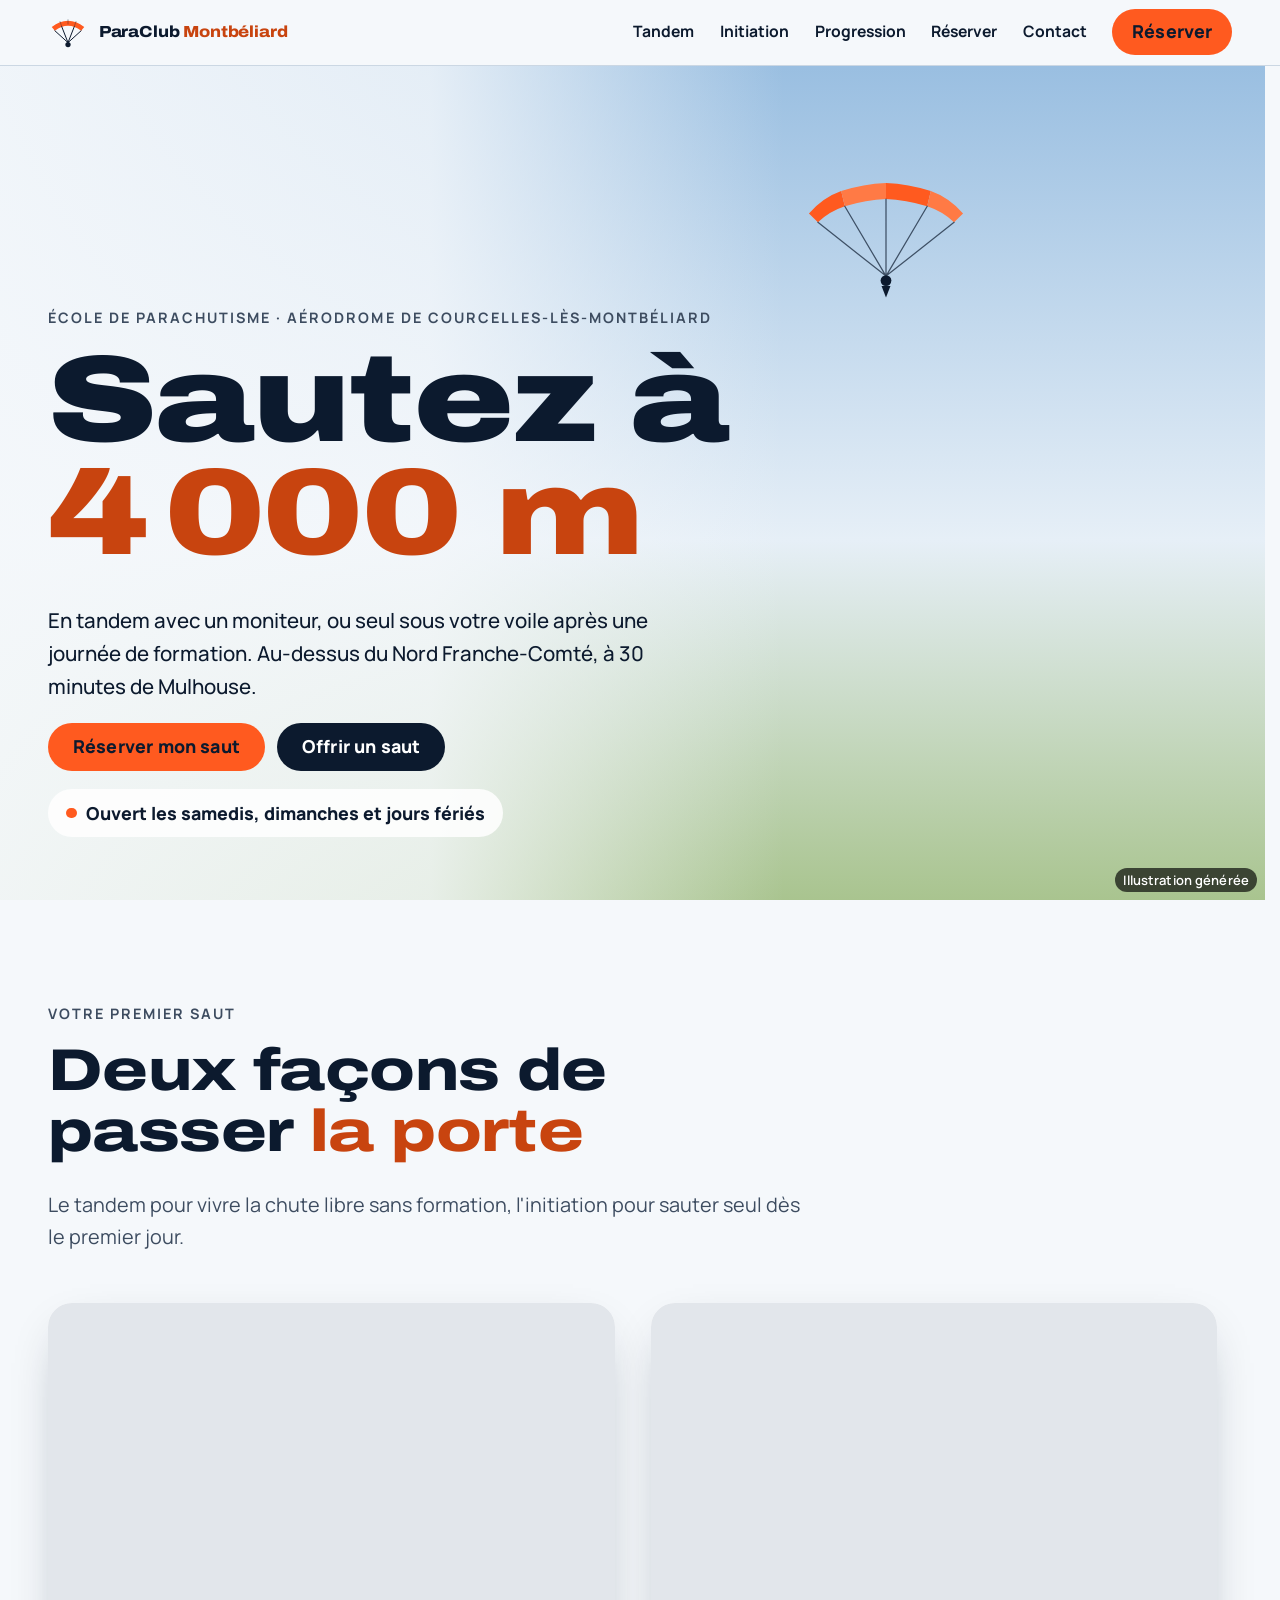
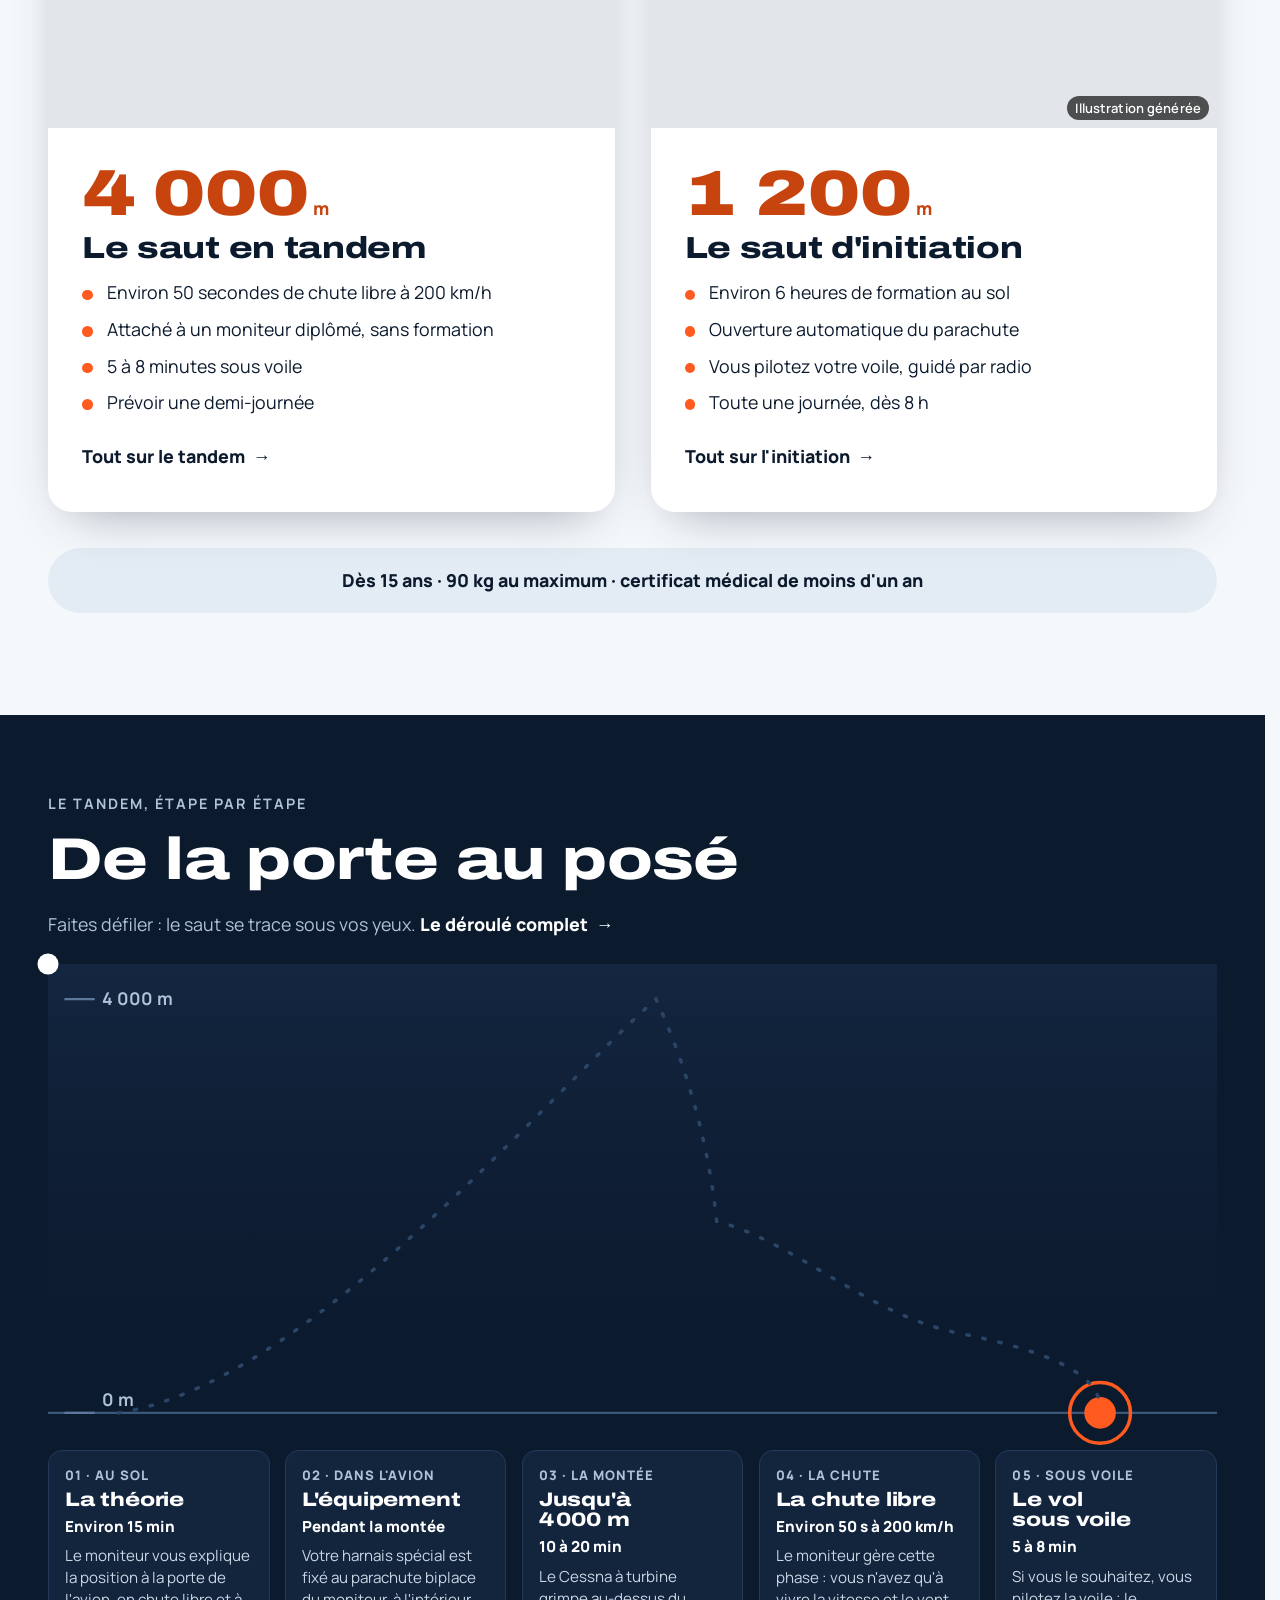
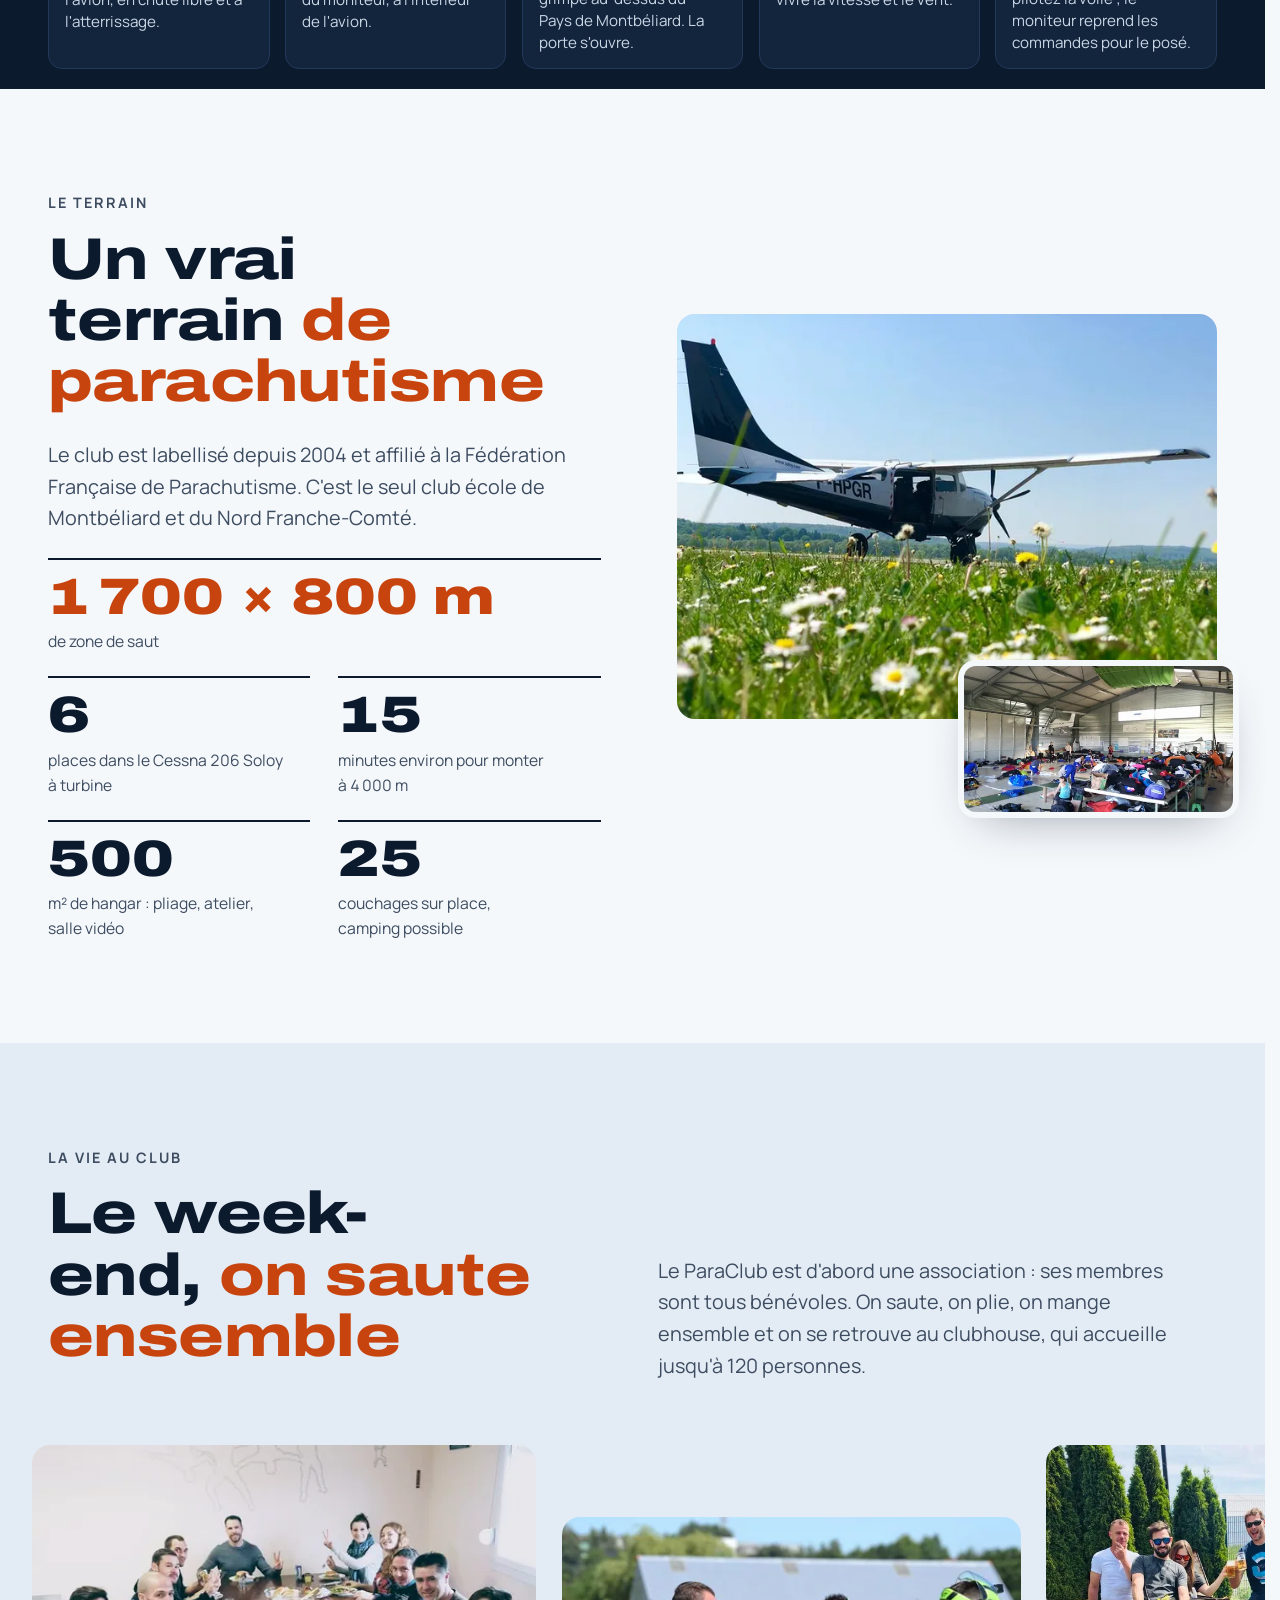
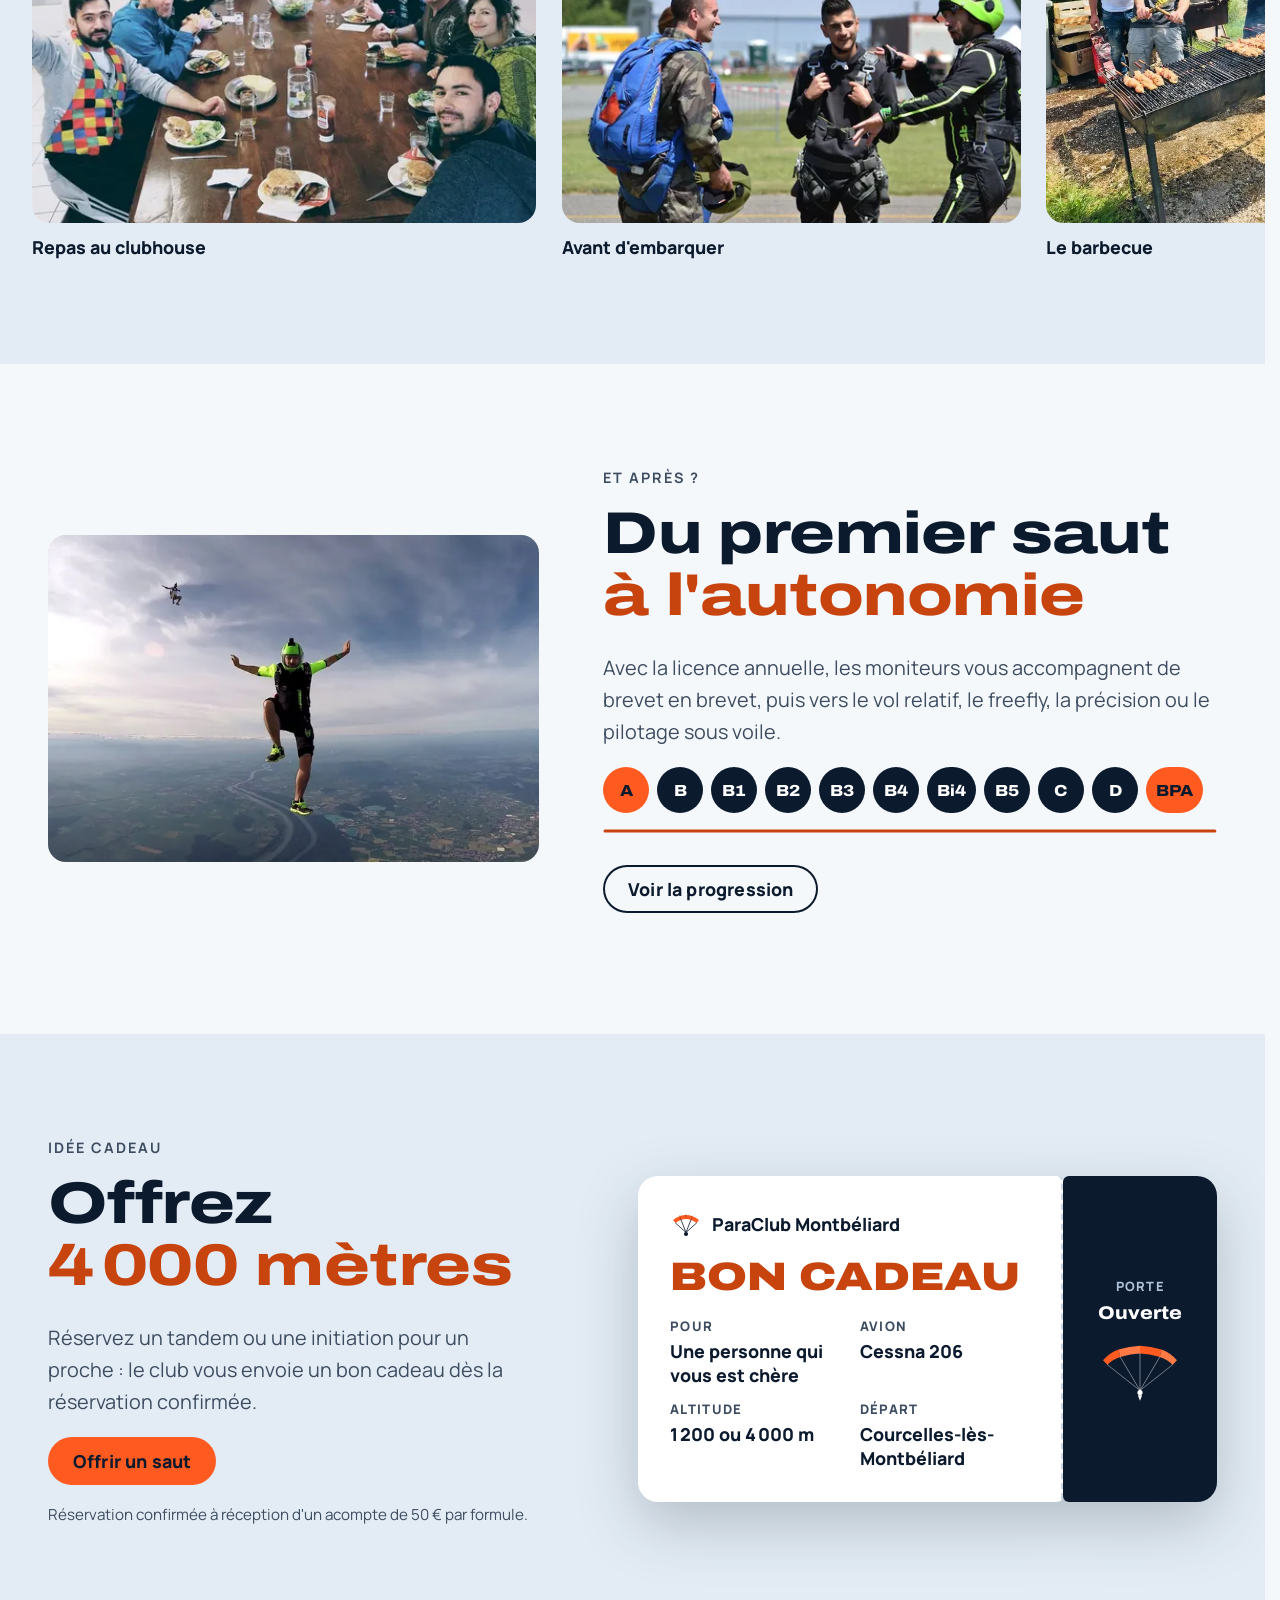
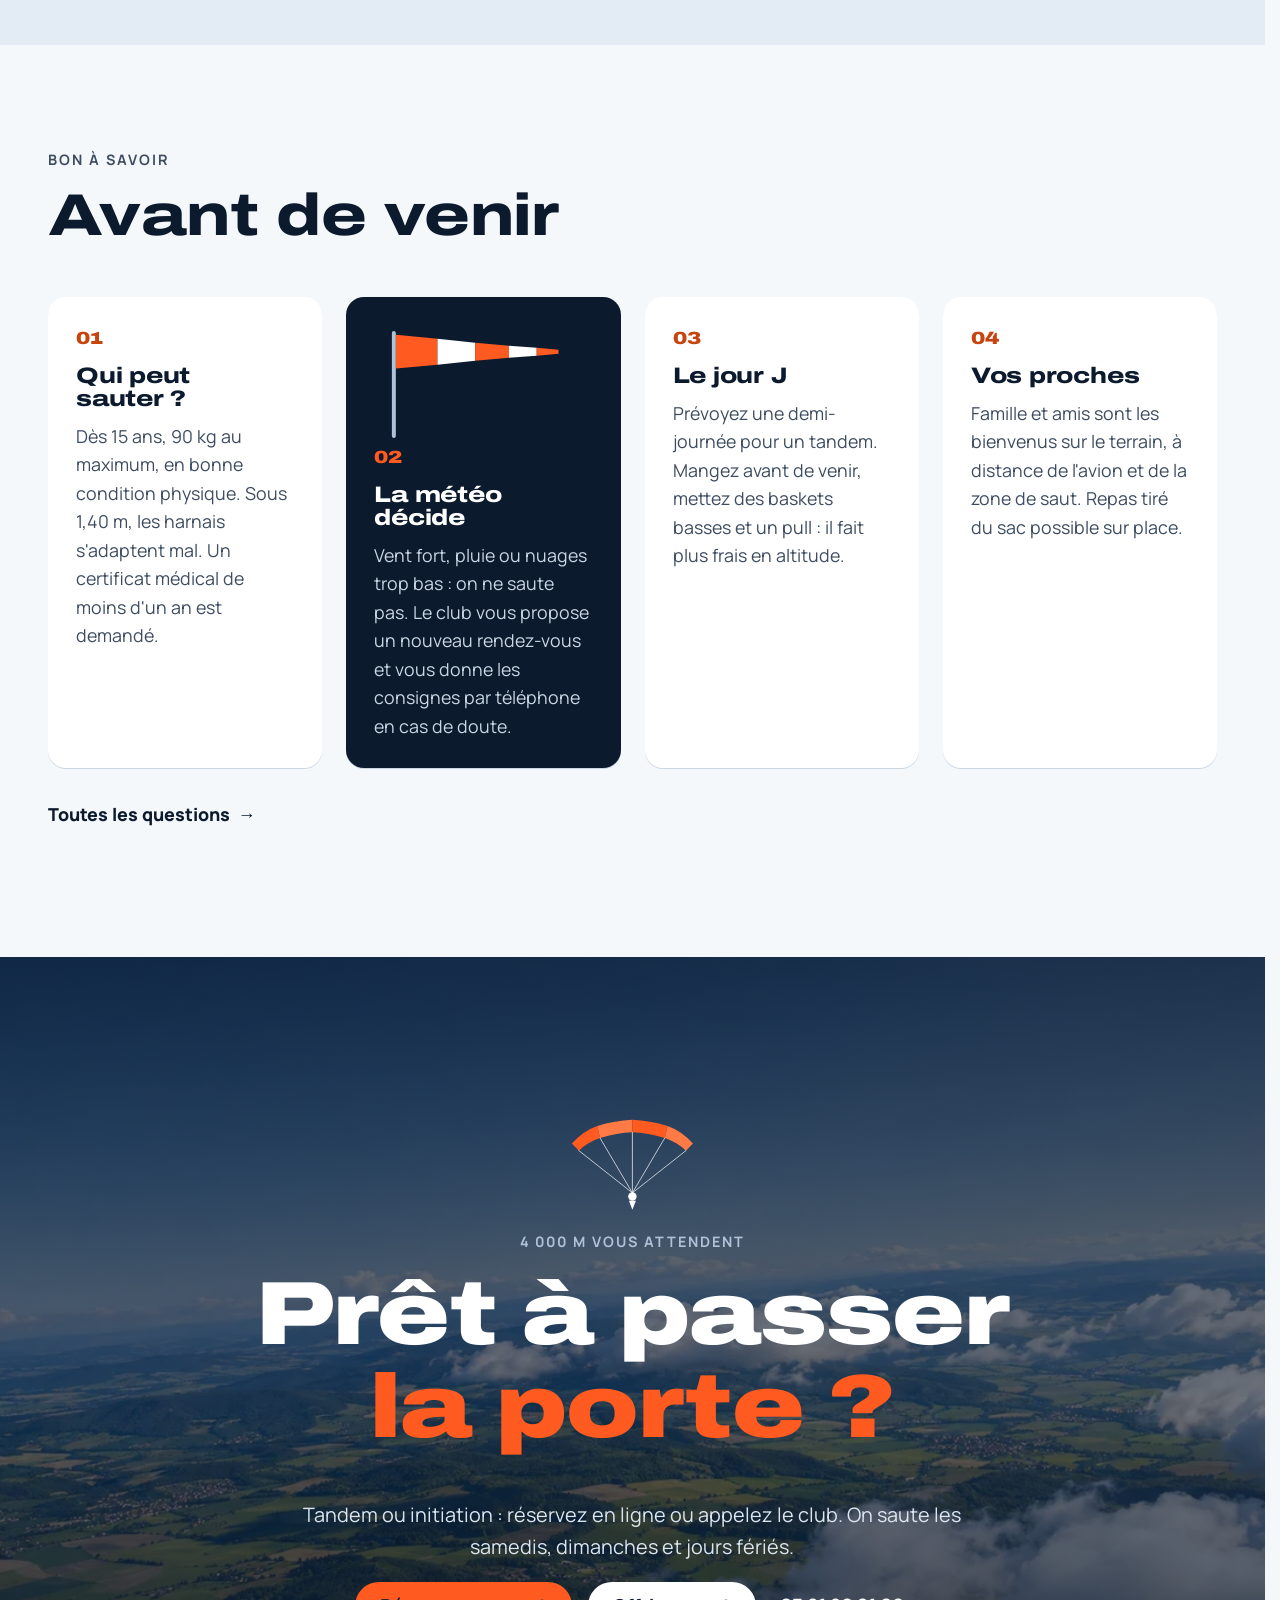
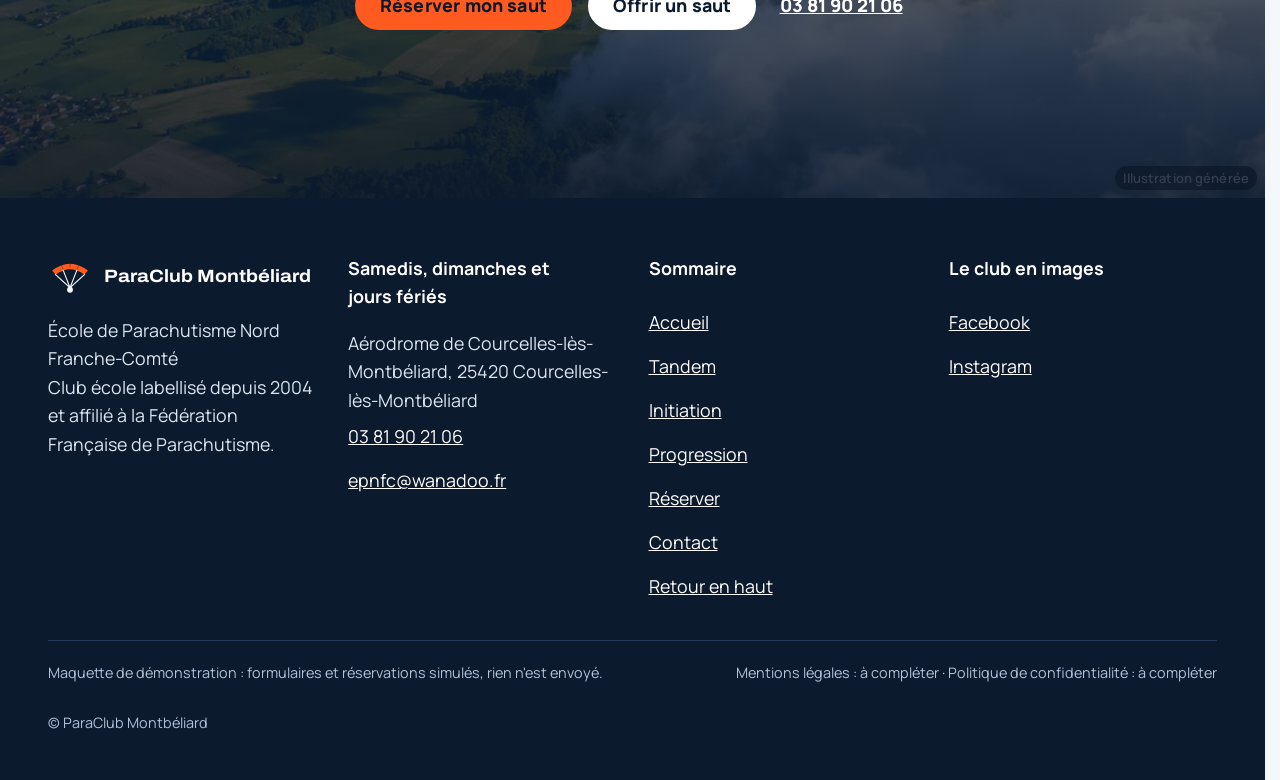
==== index.html @ e62bb8cc "Maquette v1" ====
<!doctype html>
<html lang="fr" data-v="1" data-curseur>
<head>
<meta charset="utf-8">
<meta name="viewport" content="width=device-width, initial-scale=1, viewport-fit=cover">
<title>ParaClub Montbéliard : saut en parachute en tandem et initiation</title>
<meta name="description" content="École de parachutisme labellisée depuis 2004 à l&#39;aérodrome de Courcelles-lès-Montbéliard : saut en tandem à 4 000 m, initiation, progression. Ouvert les week-ends et jours fériés.">
<meta name="robots" content="noindex, nofollow">
<link rel="canonical" href="https://epnfc-maquette.vercel.app/">
<style>:root{--fond:#F5F8FB;--texte:#0C1A2E;--voile-fond:#0C1A2E;--ouverture-fond:#0C1A2E;--menu-fond:#0C1A2E}:root { --entete-h: 72px; --barres-h: 0px; } html { background: var(--fond); color: var(--texte); scrollbar-gutter: stable; } body { margin: 0; background: var(--fond); } html.js:not(.secours):not([data-arrivee="retour"]) [data-anime] { opacity: 0; } html.js:not(.secours):not([data-arrivee="retour"]) [data-anime].vu { opacity: 1; } [data-voile] { position: fixed; inset: 0; z-index: 900; background: var(--voile-fond); transform: translateY(100%); visibility: hidden; pointer-events: none; } html[data-arrivee="voile"]:not(.voile-leve):not(.secours) [data-voile] { transform: none; visibility: visible; } html.secours [data-voile] { visibility: hidden !important; } .ouverture-panneau { position: fixed; inset: 0; z-index: 850; display: none; place-content: center; justify-items: center; background: var(--ouverture-fond, var(--voile-fond)); color: var(--fond); text-align: center; } html.js[data-arrivee="intro"]:not(.secours):not(.intro-finie) .ouverture-panneau { display: grid; } html.defilement-bloque, html.defilement-bloque body, html.js[data-arrivee="intro"]:not(.secours):not(.intro-finie), html.js[data-arrivee="intro"]:not(.secours):not(.intro-finie) body, html[data-arrivee="voile"]:not(.voile-leve):not(.secours), html[data-arrivee="voile"]:not(.voile-leve):not(.secours) body { overflow: hidden; } html.js[data-arrivee="intro"]:not(.secours):not(.intro-finie) { background-color: var(--ouverture-fond, var(--voile-fond)); } html[data-arrivee="voile"]:not(.voile-leve):not(.secours) { background-color: var(--voile-fond); }</style>
<script>(function () {
var d = document.documentElement, ss = null, ls = null;
try { ss = window.sessionStorage; ls = window.localStorage; } catch (e) {}
d.classList.add('js');
var nav = performance.getEntriesByType ? performance.getEntriesByType('navigation')[0] : null;
var type = nav ? nav.type : 'navigate';
var depart = null;
try { depart = JSON.parse(ss.getItem('socle:depart') || 'null'); ss.removeItem('socle:depart'); } catch (e) {}
if (depart && !(Date.now() - depart.t < 15000)) depart = null;
var mode = type === 'back_forward' ? 'retour' : type === 'reload' ? 'intro' : depart ? 'voile' : 'intro';
d.setAttribute('data-arrivee', mode);
if (mode === 'voile' && depart.couleur) d.style.setProperty('--voile-fond', depart.couleur);
if (type === 'reload' && 'scrollRestoration' in history) {
history.scrollRestoration = 'manual';
}
try {
var choisie = ls && ls.getItem('socle:langue');
var langue = (d.lang || '').slice(0, 2);
if (choisie && choisie !== langue && type === 'navigate' && !depart) {
var alt = document.querySelector('link[rel="alternate"][hreflang="' + choisie + '"]');
if (alt) location.replace(new URL(alt.href).pathname + location.search + location.hash);
}
} catch (e) {}
setTimeout(function () { if (!d.classList.contains('demarre')) d.classList.add('secours'); }, 2000);
})();</script>
<link rel="preload" href="/assets/fonts/archivo.woff2" as="font" type="font/woff2" crossorigin>
<link rel="stylesheet" href="/assets/css/socle.css?v=1">
<link rel="stylesheet" href="/assets/css/site.css?v=1">
<link rel="modulepreload" href="/assets/js/site.js?v=1">
<link rel="modulepreload" href="/assets/js/socle/index.js?v=1">
<script src="/assets/vendor/gsap.min.js" defer></script>
<script src="/assets/vendor/ScrollTrigger.min.js" defer></script>
<script src="/assets/vendor/SplitText.min.js" defer></script>
<script type="module" src="/assets/js/site.js?v=1"></script>
<meta name="theme-color" content="#0C1A2E">
<link rel="icon" href="/assets/images/favicon.svg" type="image/svg+xml">
<link rel="apple-touch-icon" href="/assets/images/apple-touch-icon.png">
<meta property="og:type" content="website">
<meta property="og:site_name" content="ParaClub Montbéliard">
<meta property="og:locale" content="fr_FR">
<meta property="og:title" content="ParaClub Montbéliard : saut en parachute en tandem et initiation">
<meta property="og:description" content="École de parachutisme labellisée depuis 2004 à l&#39;aérodrome de Courcelles-lès-Montbéliard : saut en tandem à 4 000 m, initiation, progression. Ouvert les week-ends et jours fériés.">
<meta property="og:url" content="https://epnfc-maquette.vercel.app/">
<meta property="og:image" content="https://epnfc-maquette.vercel.app/assets/partage/accueil-fr.jpg">
<meta property="og:image:width" content="1200">
<meta property="og:image:height" content="630">
<meta property="og:image:alt" content="ParaClub Montbéliard : sautez à 4 000 m">
<meta name="twitter:card" content="summary_large_image">
<script type="application/ld+json">{"@context":"https://schema.org","@type":"SportsActivityLocation","name":"ParaClub Montbéliard (École de Parachutisme Nord Franche-Comté)","url":"https://epnfc-maquette.vercel.app/","telephone":"+33381902106","email":"epnfc@wanadoo.fr","address":{"@type":"PostalAddress","streetAddress":"Aérodrome de Courcelles-lès-Montbéliard","postalCode":"25420","addressLocality":"Courcelles-lès-Montbéliard","addressCountry":"FR"},"description":"École de parachutisme labellisée depuis 2004, affiliée à la Fédération Française de Parachutisme : sauts en tandem, initiation, progression.","sameAs":["https://www.facebook.com/parachutismemontbeliard/","https://www.instagram.com/montbeliard_parachutisme/"]}</script>
</head>
<body id="haut">
<div data-voile data-forme="iris" aria-hidden="true"><div class="voile-contenu"><img class="voile-logo" src="/assets/images/logo-clair.svg" alt="" width="72" height="72"><span data-voile-libelle>Accueil</span></div></div>
<div class="ouverture-panneau" data-ouverture aria-hidden="true">
  <img class="ouverture-logo" src="/assets/images/logo-clair.svg" alt="" width="64" height="64" data-ouverture-objet>
  <p class="ouverture-nom">ParaClub <em>Montbéliard</em></p>
  <span class="ouverture-trait"></span>
  <p class="ouverture-ligne">École de parachutisme</p>
</div>
<a class="evitement" href="#contenu">Aller au contenu</a>
<header data-entete>
  <div class="entete-rangee">
    <a class="entete-logo" href="/" data-libelle="Accueil" aria-current="page">
      <img src="/assets/images/logo.svg" alt="" width="40" height="40"><span class="entete-nom">ParaClub <em>Montbéliard</em></span>
    </a>
    <nav data-nav aria-label="Navigation principale">
      <ul><li><a href="/tandem" data-libelle="Tandem">Tandem</a></li><li><a href="/initiation" data-libelle="Initiation">Initiation</a></li><li><a href="/progression" data-libelle="Progression">Progression</a></li><li><a href="/reserver" data-libelle="Réserver">Réserver</a></li><li><a href="/contact" data-libelle="Contact">Contact</a></li></ul>
    </nav>
    <div class="entete-actions">
      <a class="bouton" href="/reserver#reservation" data-libelle="Réserver">Réserver</a>
      <button type="button" data-menu-bouton aria-controls="menu" aria-expanded="false" data-libelle-ouvrir="Menu" data-libelle-fermer="Fermer"><span data-libelle-bouton>Menu</span></button>
      <a class="menu-sansjs" href="#menu" data-menu-lien>Menu</a>
    </div>
  </div>
</header>
<script>/* Avant le premier affichage : rangées de la navigation (même règle que ajusterNav dans assets/js/socle/entete.js)
   et hauteur réelle de l'en-tête, pour que rien ne saute quand le JavaScript du site prend la main. */
(function () {
  var h = document.documentElement, u = document.querySelector('[data-nav] ul'), e = document.querySelector('[data-entete]');
  if (u) {
    var deborde = function () { return u.scrollWidth > u.clientWidth + 1; }, c = deborde();
    if (c && window.matchMedia('(min-width: 900px)').matches) {
      h.classList.add('nav-deux-rangees'); c = deborde();
      if (c) { h.classList.add('nav-deux-lignes'); var a = u.querySelector('a'); c = !a || u.getBoundingClientRect().height > a.getBoundingClientRect().height * 2.5; }
      if (c) h.classList.remove('nav-deux-rangees', 'nav-deux-lignes');
    }
    if (c) h.classList.add('nav-compacte');
  }
  if (e) h.style.setProperty('--entete-h', Math.round(e.getBoundingClientRect().height) + 'px');
})();</script>
<span id="menu-ferme" aria-hidden="true"></span>
<div id="menu" data-menu role="dialog" aria-modal="true" aria-label="Menu">
  <p class="menu-sansjs-fermer"><a href="#menu-ferme">Fermer</a></p>
  <ul><li style="--i:0"><a href="/" class="menu-lien" data-libelle="Accueil" aria-current="page">Accueil</a></li><li style="--i:1"><a href="/tandem" class="menu-lien" data-libelle="Tandem">Tandem</a></li><li style="--i:2"><a href="/initiation" class="menu-lien" data-libelle="Initiation">Initiation</a></li><li style="--i:3"><a href="/progression" class="menu-lien" data-libelle="Progression">Progression</a></li><li style="--i:4"><a href="/reserver" class="menu-lien" data-libelle="Réserver">Réserver</a></li><li style="--i:5"><a href="/contact" class="menu-lien" data-libelle="Contact">Contact</a></li></ul>
  <p><a class="bouton" href="tel:+33381902106">Appeler 03 81 90 21 06</a></p>
</div>
<main id="contenu" tabindex="-1">
<section class="hero" id="debut">
  <div class="hero-fond">
    <figure class="media hero-media" data-grok data-fx="parallaxe" data-fx-force="8" style="--cadrage:60% 55%">
  <picture><source media="(max-width: 760px) and (orientation: portrait)" srcset="/assets/images/grok/accueil-ouverture-mobile-640.webp 640w, /assets/images/grok/accueil-ouverture-mobile-1080.webp 1080w" sizes="100vw">
    <img src="/assets/images/grok/accueil-ouverture-1280.webp" srcset="/assets/images/grok/accueil-ouverture-640.webp 640w, /assets/images/grok/accueil-ouverture-1280.webp 1280w, /assets/images/grok/accueil-ouverture-1920.webp 1920w" sizes="100vw" alt="La campagne et les nuages vus depuis 4 000 mètres d&#39;altitude" width="1280" height="720" fetchpriority="high" loading="eager" decoding="async">
  </picture><figcaption class="mention-ia">Illustration générée</figcaption>
</figure>
  </div>
  <div class="hero-porte" aria-hidden="true" data-effet="porte"><span class="hero-porte-trou"></span></div>
  <svg class="voile-svg hero-voile" viewBox="0 0 200 150" aria-hidden="true" focusable="false" data-iris-centre data-effet="voile">
  <g class="voile-caissons">
    <path class="voile-caisson" d="M14 52 Q30 34 50 27 L54 44 Q36 50 24 62 Z"/>
    <path class="voile-caisson voile-caisson--b" d="M50 27 Q75 19 100 18 L100 36 Q78 37 54 44 Z"/>
    <path class="voile-caisson" d="M100 18 Q125 19 150 27 L146 44 Q122 37 100 36 Z"/>
    <path class="voile-caisson voile-caisson--b" d="M150 27 Q170 34 186 52 L176 62 Q164 50 146 44 Z"/>
  </g>
  <g class="voile-suspentes" fill="none" stroke-width="1.4" stroke-linecap="round">
    <path d="M24 62 L100 122 M54 44 L100 122 M100 36 L100 122 M146 44 L100 122 M176 62 L100 122"/>
  </g>
  <g class="voile-pilote"><circle cx="100" cy="127" r="6"/><path d="M95 133 L100 146 L105 133 Z"/></g>
</svg>
  <div class="hero-texte conteneur">
    <p class="surtitre hero-surtitre masque-ecran-tres-bas" data-anime="gsap">École de parachutisme · Aérodrome de Courcelles-lès-Montbéliard</p>
    <h1 class="hero-titre" data-anime="gsap" data-grille="typo"><span class="hero-mot">Sautez</span> <span class="hero-mot">à</span><br><span class="hero-mot hero-mot--accent">4 000 m</span></h1>
    <p class="hero-intro masque-ecran-bas" data-anime="gsap">En tandem avec un moniteur, ou seul sous votre voile après une journée de formation. Au-dessus du Nord Franche-Comté, à 30 minutes de Mulhouse.</p>
    <p class="hero-actions" data-anime="gsap">
      <a href="/reserver#reservation" class="bouton" data-libelle="Réserver" data-action-principale>Réserver mon saut</a>
      <a href="/reserver?formule=cadeau#reservation" class="bouton bouton--clair" data-libelle="Réserver">Offrir un saut</a>
    </p>
    <p class="hero-info" data-info-cle data-anime="gsap"><span class="pastille" aria-hidden="true"></span>Ouvert les samedis, dimanches et jours fériés</p>
  </div>
</section>
<section class="deux" id="premier-saut">
  <div class="conteneur">
    <div class="tete-section">
      <p class="surtitre" data-anime>Votre premier saut</p>
      <h2 class="titre-section" data-anime="lignes">Deux façons de passer <em>la porte</em></h2>
      <p class="chapeau" data-anime>Le tandem pour vivre la chute libre sans formation, l&#39;initiation pour sauter seul dès le premier jour.</p>
    </div>
    <div class="deux-cartes" data-anime="cascade">
      <article class="carte-saut">
        <figure class="media carte-saut-media" data-fx="zoom" style="--cadrage:50% 40%">
  <picture>
    <img src="/assets/images/carte-tandem-784.webp" srcset="/assets/images/carte-tandem-480.webp 480w, /assets/images/carte-tandem-640.webp 640w, /assets/images/carte-tandem-784.webp 784w" sizes="(max-width: 760px) 100vw, 45vw" alt="Un moniteur et son passager en chute libre en tandem, sous un ciel bleu" width="784" height="1176" loading="lazy" decoding="async">
  </picture>
</figure>
        <div class="carte-saut-corps">
          <p class="carte-saut-chiffre"><strong class="chiffre" data-compteur="4000">4 000</strong> m</p>
          <h3>Le saut en tandem</h3>
          <ul class="puces"><li>Environ 50 secondes de chute libre à 200 km/h</li><li>Attaché à un moniteur diplômé, sans formation</li><li>5 à 8 minutes sous voile</li><li>Prévoir une demi-journée</li></ul>
          <a href="/tandem" class="lien-fleche" data-libelle="Tandem">Tout sur le tandem</a>
        </div>
      </article>
      <article class="carte-saut">
        <figure class="media carte-saut-media" data-grok data-fx="zoom" style="--cadrage:50% 35%">
  <picture>
    <img src="/assets/images/grok/carte-initiation-784.webp" srcset="/assets/images/grok/carte-initiation-480.webp 480w, /assets/images/grok/carte-initiation-640.webp 640w, /assets/images/grok/carte-initiation-784.webp 784w" sizes="(max-width: 760px) 100vw, 45vw" alt="Un élève parachutiste sous sa voile d&#39;école, vu d&#39;en dessous" width="784" height="1176" loading="lazy" decoding="async">
  </picture><figcaption class="mention-ia">Illustration générée</figcaption>
</figure>
        <div class="carte-saut-corps">
          <p class="carte-saut-chiffre"><strong class="chiffre" data-compteur="1200">1 200</strong> m</p>
          <h3>Le saut d&#39;initiation</h3>
          <ul class="puces"><li>Environ 6 heures de formation au sol</li><li>Ouverture automatique du parachute</li><li>Vous pilotez votre voile, guidé par radio</li><li>Toute une journée, dès 8 h</li></ul>
          <a href="/initiation" class="lien-fleche" data-libelle="Initiation">Tout sur l&#39;initiation</a>
        </div>
      </article>
    </div>
    <p class="bandeau-conditions" data-anime>Dès 15 ans · 90 kg au maximum · certificat médical de moins d&#39;un an</p>
  </div>
</section>
<section class="deroule" id="deroule" data-scene>
  <div class="deroule-collant" data-collant>
    <div class="conteneur deroule-tete">
      <p class="surtitre surtitre--clair" data-anime>Le tandem, étape par étape</p>
      <h2 class="titre-section" data-anime="lignes">De la porte au posé</h2>
      <p class="deroule-aide masque-ecran-bas" data-anime>Faites défiler : le saut se trace sous vos yeux. <a href="/tandem#deroule" class="lien-fleche lien-fleche--clair" data-libelle="Tandem">Le déroulé complet</a></p>
    </div>
    <div class="conteneur deroule-scene">
      <svg class="trajectoire" viewBox="0 0 1000 400" preserveAspectRatio="xMidYMid meet" data-effet="trajectoire" aria-hidden="true" focusable="false">
        <defs><linearGradient id="traj-ciel" x1="0" y1="0" x2="0" y2="1"><stop offset="0" stop-color="#1b3354"/><stop offset="1" stop-color="#0c1a2e" stop-opacity="0"/></linearGradient></defs>
        <rect x="0" y="0" width="1000" height="400" fill="url(#traj-ciel)" opacity=".5"/>
        <path class="traj-sol" d="M0 384 H1000"/>
        <g class="traj-reperes"><path d="M14 30 H40 M14 384 H40"/><text x="46" y="35">4 000 m</text><text x="46" y="378">0 m</text></g>
        <g class="traj-cible"><circle cx="900" cy="384" r="26"/><circle cx="900" cy="384" r="12"/></g>
        <path class="traj-fond" d="M60 384 C 220 360, 420 120, 520 30 C 548 90, 566 160, 572 220 C 640 238, 700 300, 780 316 C 860 332, 900 352, 900 380"/>
        <path class="traj-trace" pathLength="1" d="M60 384 C 220 360, 420 120, 520 30 C 548 90, 566 160, 572 220 C 640 238, 700 300, 780 316 C 860 332, 900 352, 900 380"/>
        <g class="traj-mobile"><circle class="traj-point" r="9"/><g class="traj-mini-voile"><path d="M-22 -26 Q0 -40 22 -26 L18 -20 Q0 -31 -18 -20 Z"/><path class="traj-mini-suspentes" d="M-18 -20 L0 -4 L18 -20"/></g></g>
      </svg>
      <ol class="deroule-etapes"><li class="etape" style="--i:0" data-etape="0">
        <p class="etape-num">01 · Au sol</p>
        <h3 class="etape-titre">La théorie</h3>
        <p class="etape-duree">Environ 15 min</p>
        <p class="etape-texte masque-ecran-bas">Le moniteur vous explique la position à la porte de l&#39;avion, en chute libre et à l&#39;atterrissage.</p>
      </li><li class="etape" style="--i:1" data-etape="1">
        <p class="etape-num">02 · Dans l&#39;avion</p>
        <h3 class="etape-titre">L&#39;équipement</h3>
        <p class="etape-duree">Pendant la montée</p>
        <p class="etape-texte masque-ecran-bas">Votre harnais spécial est fixé au parachute biplace du moniteur, à l&#39;intérieur de l&#39;avion.</p>
      </li><li class="etape" style="--i:2" data-etape="2">
        <p class="etape-num">03 · La montée</p>
        <h3 class="etape-titre">Jusqu&#39;à 4 000 m</h3>
        <p class="etape-duree">10 à 20 min</p>
        <p class="etape-texte masque-ecran-bas">Le Cessna à turbine grimpe au-dessus du Pays de Montbéliard. La porte s&#39;ouvre.</p>
      </li><li class="etape" style="--i:3" data-etape="3">
        <p class="etape-num">04 · La chute</p>
        <h3 class="etape-titre">La chute libre</h3>
        <p class="etape-duree">Environ 50 s à 200 km/h</p>
        <p class="etape-texte masque-ecran-bas">Le moniteur gère cette phase : vous n&#39;avez qu&#39;à vivre la vitesse et le vent.</p>
      </li><li class="etape" style="--i:4" data-etape="4">
        <p class="etape-num">05 · Sous voile</p>
        <h3 class="etape-titre">Le vol sous voile</h3>
        <p class="etape-duree">5 à 8 min</p>
        <p class="etape-texte masque-ecran-bas">Si vous le souhaitez, vous pilotez la voile ; le moniteur reprend les commandes pour le posé.</p>
      </li></ol>
    </div>
  </div>
</section>
<section class="terrain" id="terrain">
  <div class="conteneur terrain-grille">
    <div class="terrain-texte">
      <p class="surtitre" data-anime>Le terrain</p>
      <h2 class="titre-section" data-anime="lignes">Un vrai terrain <em>de parachutisme</em></h2>
      <p class="chapeau" data-anime>Le club est labellisé depuis 2004 et affilié à la Fédération Française de Parachutisme. C&#39;est le seul club école de Montbéliard et du Nord Franche-Comté.</p>
      <ul class="chiffres terrain-chiffres" data-anime="cascade">
        <li class="terrain-chiffre--large"><strong class="chiffre">1 700 × 800 m</strong><span>de zone de saut</span></li>
        <li><strong class="chiffre" data-compteur="6">6</strong><span>places dans le Cessna 206 Soloy à turbine</span></li>
        <li><strong class="chiffre" data-compteur="15">15</strong><span>minutes environ pour monter à 4 000 m</span></li>
        <li><strong class="chiffre" data-compteur="500">500</strong><span>m² de hangar : pliage, atelier, salle vidéo</span></li>
        <li><strong class="chiffre" data-compteur="25">25</strong><span>couchages sur place, camping possible</span></li>
      </ul>
    </div>
    <div class="terrain-photos">
      <figure class="media terrain-avion" data-anime="rideau" style="--cadrage:40% 55%">
  <picture>
    <img src="/assets/images/terrain-avion-960.webp" srcset="/assets/images/terrain-avion-480.webp 480w, /assets/images/terrain-avion-640.webp 640w, /assets/images/terrain-avion-960.webp 960w" sizes="(max-width: 760px) 100vw, 45vw" alt="Le Cessna 206 Soloy du club posé dans l&#39;herbe fleurie de l&#39;aérodrome" width="960" height="720" loading="lazy" decoding="async">
  </picture>
</figure>
      <figure class="media terrain-hangar" data-fx="parallaxe" data-fx-force="10" data-superpose style="--cadrage:50% 50%">
  <picture>
    <img src="/assets/images/terrain-hangar-800.webp" srcset="/assets/images/terrain-hangar-480.webp 480w, /assets/images/terrain-hangar-640.webp 640w, /assets/images/terrain-hangar-800.webp 800w" sizes="(max-width: 760px) 70vw, 25vw" alt="Parachutistes en train de plier leurs voiles dans le hangar" width="800" height="450" loading="lazy" decoding="async">
  </picture>
</figure>
    </div>
  </div>
</section>
<section class="club" id="club">
  <div class="conteneur club-tete">
    <div>
      <p class="surtitre" data-anime>La vie au club</p>
      <h2 class="titre-section" data-anime="lignes">Le week-end, <em>on saute ensemble</em></h2>
    </div>
    <p class="chapeau" data-anime>Le ParaClub est d&#39;abord une association : ses membres sont tous bénévoles. On saute, on plie, on mange ensemble et on se retrouve au clubhouse, qui accueille jusqu&#39;à 120 personnes.</p>
  </div>
  <div class="club-rangee" data-galerie tabindex="0" role="region" aria-label="Photos de la vie au club, à faire défiler">
    <ul class="club-piste" data-effet="rangee"><li class="club-photo" style="--ratio:4 / 3">
      <figure class="media club-media" style="--cadrage:50% 50%">
  <picture>
    <img src="/assets/images/club-table-960.webp" srcset="/assets/images/club-table-480.webp 480w, /assets/images/club-table-640.webp 640w, /assets/images/club-table-960.webp 960w" sizes="(max-width: 760px) 78vw, 30vw" alt="Repas entre membres du club autour d&#39;une grande table au clubhouse" width="960" height="720" loading="lazy" decoding="async">
  </picture>
</figure>
      <p class="club-legende">Repas au clubhouse</p>
    </li><li class="club-photo" style="--ratio:3 / 2">
      <figure class="media club-media" style="--cadrage:50% 50%">
  <picture>
    <img src="/assets/images/club-equipes-960.webp" srcset="/assets/images/club-equipes-480.webp 480w, /assets/images/club-equipes-640.webp 640w, /assets/images/club-equipes-960.webp 960w" sizes="(max-width: 760px) 78vw, 30vw" alt="Trois parachutistes équipés discutent avant d&#39;embarquer" width="960" height="640" loading="lazy" decoding="async">
  </picture>
</figure>
      <p class="club-legende">Avant d&#39;embarquer</p>
    </li><li class="club-photo" style="--ratio:3 / 4">
      <figure class="media club-media" style="--cadrage:50% 50%">
  <picture>
    <img src="/assets/images/club-barbecue-960.webp" srcset="/assets/images/club-barbecue-480.webp 480w, /assets/images/club-barbecue-640.webp 640w, /assets/images/club-barbecue-960.webp 960w" sizes="(max-width: 760px) 78vw, 30vw" alt="Trois membres du club devant le barbecue garni de saucisses" width="960" height="1280" loading="lazy" decoding="async">
  </picture>
</figure>
      <p class="club-legende">Le barbecue</p>
    </li><li class="club-photo" style="--ratio:3 / 2">
      <figure class="media club-media" style="--cadrage:50% 50%">
  <picture>
    <img src="/assets/images/club-vehicule-960.webp" srcset="/assets/images/club-vehicule-480.webp 480w, /assets/images/club-vehicule-640.webp 640w, /assets/images/club-vehicule-960.webp 960w" sizes="(max-width: 760px) 78vw, 30vw" alt="Un véhicule de piste multicolore ramène des parachutistes après leur saut" width="960" height="640" loading="lazy" decoding="async">
  </picture>
</figure>
      <p class="club-legende">Retour en véhicule de piste</p>
    </li><li class="club-photo" style="--ratio:4 / 3">
      <figure class="media club-media" style="--cadrage:50% 50%">
  <picture>
    <img src="/assets/images/club-grill-960.webp" srcset="/assets/images/club-grill-480.webp 480w, /assets/images/club-grill-640.webp 640w, /assets/images/club-grill-960.webp 960w" sizes="(max-width: 760px) 78vw, 30vw" alt="Saucisses sur le grill, l&#39;avion du club au loin sur la piste" width="960" height="720" loading="lazy" decoding="async">
  </picture>
</figure>
      <p class="club-legende">Le Cessna au bout de la piste</p>
    </li><li class="club-photo" style="--ratio:3 / 2">
      <figure class="media club-media" style="--cadrage:50% 50%">
  <picture>
    <img src="/assets/images/club-canape-960.webp" srcset="/assets/images/club-canape-480.webp 480w, /assets/images/club-canape-640.webp 640w, /assets/images/club-canape-960.webp 960w" sizes="(max-width: 760px) 78vw, 30vw" alt="Un parachutiste se repose sur un sac de voile jaune posé dans l&#39;herbe" width="960" height="640" loading="lazy" decoding="async">
  </picture>
</figure>
      <p class="club-legende">Pause sur un sac de voile</p>
    </li><li class="club-photo" style="--ratio:4 / 3">
      <figure class="media club-media" style="--cadrage:50% 50%">
  <picture>
    <img src="/assets/images/club-amis-960.webp" srcset="/assets/images/club-amis-480.webp 480w, /assets/images/club-amis-640.webp 640w, /assets/images/club-amis-960.webp 960w" sizes="(max-width: 760px) 78vw, 30vw" alt="Quatre membres du club, bières à la main, au clubhouse" width="960" height="720" loading="lazy" decoding="async">
  </picture>
</figure>
      <p class="club-legende">Au bar du clubhouse</p>
    </li><li class="club-photo" style="--ratio:4 / 3">
      <figure class="media club-media" style="--cadrage:50% 50%">
  <picture>
    <img src="/assets/images/club-soiree-960.webp" srcset="/assets/images/club-soiree-480.webp 480w, /assets/images/club-soiree-640.webp 640w, /assets/images/club-soiree-960.webp 960w" sizes="(max-width: 760px) 78vw, 30vw" alt="Soirée animée dans la grande salle du clubhouse" width="960" height="720" loading="lazy" decoding="async">
  </picture>
</figure>
      <p class="club-legende">Soirée au club</p>
    </li></ul>
  </div>
  <p class="conteneur glisser-aide" aria-hidden="true">Faites glisser →</p>
</section>
<section class="progresser" id="progresser">
  <div class="conteneur progresser-grille">
    <figure class="media progresser-media" data-fx="zoom" style="--cadrage:52% 40%">
  <picture>
    <img src="/assets/images/accueil-freefly-960.webp" srcset="/assets/images/accueil-freefly-480.webp 480w, /assets/images/accueil-freefly-640.webp 640w, /assets/images/accueil-freefly-960.webp 960w" sizes="(max-width: 760px) 100vw, 40vw" alt="Un parachutiste en freefly, debout dans le ciel au-dessus des nuages" width="960" height="640" loading="lazy" decoding="async">
  </picture>
</figure>
    <div class="progresser-texte">
      <p class="surtitre" data-anime>Et après ?</p>
      <h2 class="titre-section" data-anime="lignes">Du premier saut <em>à l&#39;autonomie</em></h2>
      <p class="chapeau" data-anime>Avec la licence annuelle, les moniteurs vous accompagnent de brevet en brevet, puis vers le vol relatif, le freefly, la précision ou le pilotage sous voile.</p>
      <div class="frise">
        <ol class="frise-brevets" data-anime="cascade"><li>A</li><li>B</li><li>B1</li><li>B2</li><li>B3</li><li>B4</li><li>Bi4</li><li>B5</li><li>C</li><li>D</li><li>BPA</li></ol>
        <svg class="frise-trait" viewBox="0 0 600 12" preserveAspectRatio="none" aria-hidden="true" data-fx="trace"><path d="M2 6 H598" fill="none" stroke="currentColor" stroke-width="3" stroke-linecap="round"/></svg>
      </div>
      <p data-anime><a href="/progression" class="bouton bouton--contour" data-libelle="Progression">Voir la progression</a></p>
    </div>
  </div>
</section>
<section class="offrir" id="offrir">
  <div class="conteneur offrir-grille">
    <div class="offrir-texte">
      <p class="surtitre" data-anime>Idée cadeau</p>
      <h2 class="titre-section" data-anime="lignes">Offrez <em>4 000 mètres</em></h2>
      <p class="chapeau" data-anime>Réservez un tandem ou une initiation pour un proche : le club vous envoie un bon cadeau dès la réservation confirmée.</p>
      <p data-anime><a href="/reserver?formule=cadeau#reservation" class="bouton" data-libelle="Réserver" data-survol="magnetique">Offrir un saut</a></p>
      <p class="petit" data-anime>Réservation confirmée à réception d&#39;un acompte de 50 € par formule.</p>
    </div>
    <div class="billet" data-effet="bon-cadeau" data-visuel>
      <div class="billet-corps">
        <p class="billet-marque"><img src="/assets/images/logo.svg" alt="" width="32" height="32"> ParaClub Montbéliard</p>
        <p class="billet-titre">Bon cadeau</p>
        <dl class="billet-infos">
          <div><dt>Pour</dt><dd>Une personne qui vous est chère</dd></div>
          <div><dt>Avion</dt><dd>Cessna 206</dd></div>
          <div><dt>Altitude</dt><dd>1 200 ou 4 000 m</dd></div>
          <div><dt>Départ</dt><dd>Courcelles-lès-Montbéliard</dd></div>
        </dl>
      </div>
      <div class="billet-talon">
        <p class="billet-porte">Porte</p>
        <p class="billet-porte-valeur">Ouverte</p>
        <svg class="voile-svg billet-voile" viewBox="0 0 200 150" aria-hidden="true" focusable="false">
  <g class="voile-caissons">
    <path class="voile-caisson" d="M14 52 Q30 34 50 27 L54 44 Q36 50 24 62 Z"/>
    <path class="voile-caisson voile-caisson--b" d="M50 27 Q75 19 100 18 L100 36 Q78 37 54 44 Z"/>
    <path class="voile-caisson" d="M100 18 Q125 19 150 27 L146 44 Q122 37 100 36 Z"/>
    <path class="voile-caisson voile-caisson--b" d="M150 27 Q170 34 186 52 L176 62 Q164 50 146 44 Z"/>
  </g>
  <g class="voile-suspentes" fill="none" stroke-width="1.4" stroke-linecap="round">
    <path d="M24 62 L100 122 M54 44 L100 122 M100 36 L100 122 M146 44 L100 122 M176 62 L100 122"/>
  </g>
  <g class="voile-pilote"><circle cx="100" cy="127" r="6"/><path d="M95 133 L100 146 L105 133 Z"/></g>
</svg>
      </div>
    </div>
  </div>
</section>
<section class="pratique" id="pratique">
  <div class="conteneur">
    <div class="tete-section">
      <p class="surtitre" data-anime>Bon à savoir</p>
      <h2 class="titre-section" data-anime="lignes">Avant de venir</h2>
    </div>
    <div class="pratique-grille" data-anime="cascade">
      <article class="pratique-carte"><p class="pratique-num">01</p><h3>Qui peut sauter ?</h3><p>Dès 15 ans, 90 kg au maximum, en bonne condition physique. Sous 1,40 m, les harnais s&#39;adaptent mal. Un certificat médical de moins d&#39;un an est demandé.</p></article>
      <article class="pratique-carte pratique-carte--meteo">
        <svg class="manche" viewBox="0 0 220 120" aria-hidden="true" focusable="false" data-effet="manche-a-air">
          <path class="manche-mat" d="M20 118 V14"/>
          <g class="manche-corps"><path class="manche-seg manche-seg--r" d="M22 16 L64 20 L64 46 L22 50 Z"/><path class="manche-seg" d="M64 20 L102 24 L102 42 L64 46 Z"/><path class="manche-seg manche-seg--r" d="M102 24 L136 27 L136 39 L102 42 Z"/><path class="manche-seg" d="M136 27 L164 29 L164 37 L136 39 Z"/><path class="manche-seg manche-seg--r" d="M164 29 L186 31 L186 35 L164 37 Z"/></g>
        </svg>
        <p class="pratique-num">02</p><h3>La météo décide</h3><p>Vent fort, pluie ou nuages trop bas : on ne saute pas. Le club vous propose un nouveau rendez-vous et vous donne les consignes par téléphone en cas de doute.</p></article>
      <article class="pratique-carte"><p class="pratique-num">03</p><h3>Le jour J</h3><p>Prévoyez une demi-journée pour un tandem. Mangez avant de venir, mettez des baskets basses et un pull : il fait plus frais en altitude.</p></article>
      <article class="pratique-carte"><p class="pratique-num">04</p><h3>Vos proches</h3><p>Famille et amis sont les bienvenus sur le terrain, à distance de l&#39;avion et de la zone de saut. Repas tiré du sac possible sur place.</p></article>
    </div>
    <p class="pratique-lien" data-anime><a href="/reserver#faq" class="lien-fleche" data-libelle="Réserver">Toutes les questions</a></p>
  </div>
</section>
<section class="appel" id="appel">
  <figure class="media appel-fond" data-grok data-fx="parallaxe" data-fx-force="12" style="--cadrage:50% 50%">
  <picture>
    <img src="/assets/images/grok/appel-fond-1280.webp" srcset="/assets/images/grok/appel-fond-640.webp 640w, /assets/images/grok/appel-fond-1280.webp 1280w, /assets/images/grok/appel-fond-1920.webp 1920w" sizes="100vw" alt="" width="1280" height="720" loading="lazy" decoding="async">
  </picture><figcaption class="mention-ia">Illustration générée</figcaption>
</figure>
  <div class="appel-contenu conteneur">
    <svg class="voile-svg appel-voile" viewBox="0 0 200 150" aria-hidden="true" focusable="false" data-effet="voile" data-grille="fil">
  <g class="voile-caissons">
    <path class="voile-caisson" d="M14 52 Q30 34 50 27 L54 44 Q36 50 24 62 Z"/>
    <path class="voile-caisson voile-caisson--b" d="M50 27 Q75 19 100 18 L100 36 Q78 37 54 44 Z"/>
    <path class="voile-caisson" d="M100 18 Q125 19 150 27 L146 44 Q122 37 100 36 Z"/>
    <path class="voile-caisson voile-caisson--b" d="M150 27 Q170 34 186 52 L176 62 Q164 50 146 44 Z"/>
  </g>
  <g class="voile-suspentes" fill="none" stroke-width="1.4" stroke-linecap="round">
    <path d="M24 62 L100 122 M54 44 L100 122 M100 36 L100 122 M146 44 L100 122 M176 62 L100 122"/>
  </g>
  <g class="voile-pilote"><circle cx="100" cy="127" r="6"/><path d="M95 133 L100 146 L105 133 Z"/></g>
</svg>
    <p class="surtitre surtitre--clair" data-anime>4 000 m vous attendent</p>
    <h2 class="appel-titre" data-anime="lignes">Prêt à passer <em>la porte ?</em></h2>
    <p class="appel-texte" data-anime>Tandem ou initiation : réservez en ligne ou appelez le club. On saute les samedis, dimanches et jours fériés.</p>
    <p class="appel-actions" data-anime>
      <a href="/reserver#reservation" class="bouton" data-libelle="Réserver" data-survol="magnetique">Réserver mon saut</a>
      <a href="/reserver?formule=cadeau#reservation" class="bouton bouton--clair" data-libelle="Réserver" data-survol="magnetique">Offrir un saut</a>
      <a class="appel-tel" href="tel:+33381902106">03 81 90 21 06</a>
    </p>
  </div>
</section>
</main>
<footer class="pied" id="pied">
  <div class="conteneur pied-grille">
    <div class="pied-marque">
      <p class="pied-logo"><img src="/assets/images/logo-clair.svg" alt="" width="44" height="44"><strong>ParaClub Montbéliard</strong></p>
      <p>École de Parachutisme Nord Franche-Comté<br>Club école labellisé depuis 2004 et affilié à la Fédération Française de Parachutisme.</p>
    </div>
    <div>
      <p><strong>Samedis, dimanches et jours fériés</strong></p>
      <p>Aérodrome de Courcelles-lès-Montbéliard, 25420 Courcelles-lès-Montbéliard<br><a href="tel:+33381902106">03 81 90 21 06</a><br><a href="mailto:epnfc@wanadoo.fr">epnfc@wanadoo.fr</a></p>
    </div>
    <nav aria-label="Sommaire">
      <p><strong>Sommaire</strong></p>
      <ul><li><a href="/" data-libelle="Accueil" aria-current="page">Accueil</a></li><li><a href="/tandem" data-libelle="Tandem">Tandem</a></li><li><a href="/initiation" data-libelle="Initiation">Initiation</a></li><li><a href="/progression" data-libelle="Progression">Progression</a></li><li><a href="/reserver" data-libelle="Réserver">Réserver</a></li><li><a href="/contact" data-libelle="Contact">Contact</a></li><li><a href="#haut" data-sans-transition>Retour en haut</a></li></ul>
    </nav>
    <div>
      <p><strong>Le club en images</strong></p>
      <ul>
        <li><a href="https://www.facebook.com/parachutismemontbeliard/" target="_blank" rel="noopener">Facebook<span class="visuellement-cache"> (nouvel onglet)</span></a></li>
        <li><a href="https://www.instagram.com/montbeliard_parachutisme/" target="_blank" rel="noopener">Instagram<span class="visuellement-cache"> (nouvel onglet)</span></a></li>
      </ul>
    </div>
  </div>
  <div class="conteneur pied-bas"><p>Maquette de démonstration : formulaires et réservations simulés, rien n&#39;est envoyé.</p><p>Mentions légales : à compléter · Politique de confidentialité : à compléter</p><p>© ParaClub Montbéliard</p></div>
</footer>
<div data-barre-fixe>
  <a class="bouton bouton--contour" href="tel:+33381902106">Appeler</a>
  <a class="bouton" href="/reserver#reservation" data-libelle="Réserver">Réserver</a>
</div>
</body>
</html>
---- assets/css/socle.css ----
/* Socle : règles communes à toutes les maquettes. Le style du projet va dans site.css.
   Les couleurs et polices du projet se règlent par les variables ci-dessous (redéfinies dans site.css). */
:root {
  --police-titres: Georgia, 'Times New Roman', serif;
  --police-texte: system-ui, -apple-system, 'Segoe UI', Roboto, sans-serif;
  --accent: #b3361f;
  --texte-doux: color-mix(in srgb, var(--texte) 78%, var(--fond));
  --ligne: color-mix(in srgb, var(--texte) 18%, var(--fond));
  --gouttiere: clamp(16px, 4vw, 48px);
  --largeur: 1240px;
  --rayon: 6px;
  --duree: .7s;
  --courbe: cubic-bezier(.22, 1, .36, 1);
}

*, *::before, *::after { box-sizing: border-box; }
html { -webkit-text-size-adjust: 100%; text-size-adjust: 100%; }
body {
  font-family: var(--police-texte); font-size: clamp(1rem, .96rem + .2vw, 1.125rem); line-height: 1.6;
  padding-bottom: var(--barres-h); overflow-x: clip;
}
img, picture, video, canvas, svg { display: block; max-width: 100%; }
img, video { height: auto; }
h1, h2, h3, h4 { font-family: var(--police-titres); line-height: 1.08; margin: 0 0 .5em; text-wrap: balance; font-weight: 600; }
p, li, dd, figcaption { text-wrap: pretty; }
p { margin: 0 0 1em; }
a { color: inherit; }
a[href^="mailto:"] { overflow-wrap: anywhere; }
button, input, select, textarea { font: inherit; color: inherit; }
button { cursor: pointer; }
:where(a, button, input, select, textarea, summary, [tabindex]) { -webkit-tap-highlight-color: transparent; }
:focus { outline: none; }
:focus-visible { outline: 3px solid var(--accent); outline-offset: 3px; border-radius: 2px; }
[id] { scroll-margin-top: calc(var(--entete-h) + 12px); scroll-margin-bottom: calc(var(--barres-h) + 12px); }
/* Lien profond vers une scène qui cache l'en-tête : elle arrive tout en haut de l'écran (comme aller() du socle). */
html.js:not(.secours) :is([data-entete-cache], [data-entete-cache] [id], [data-fx="plein-ecran"], [data-fx="plein-ecran"] [id]) { scroll-margin-top: 0; }
[hidden] { display: none !important; }

.visuellement-cache {
  position: absolute !important; width: 1px; height: 1px; padding: 0; margin: -1px;
  overflow: hidden; clip: rect(0 0 0 0); white-space: nowrap; border: 0;
}
.evitement {
  position: fixed; left: 12px; top: 12px; z-index: 1000; padding: 12px 16px; background: var(--texte); color: var(--fond);
  transform: translateY(-160%); text-decoration: none;
}
.evitement:focus-visible { transform: none; }
.conteneur { width: min(100% - 2 * var(--gouttiere), var(--largeur)); margin-inline: auto; }
.chiffres { font-variant-numeric: tabular-nums; }

/* Boutons : zones tactiles d'au moins 44 px. */
.bouton {
  display: inline-flex; align-items: center; justify-content: center; gap: .5em;
  min-height: 48px; min-width: 44px; padding: .7em 1.4em; border-radius: 999px;
  background: var(--accent); color: var(--fond); text-decoration: none; font-weight: 600; border: 0;
  line-height: 1.2; text-align: center;
}
.bouton--contour { background: transparent; color: inherit; box-shadow: inset 0 0 0 2px currentColor; }
.bouton[disabled] { opacity: .55; cursor: not-allowed; }

/* Apparitions : cachées par le style critique jusqu'à .vu, jamais recachées. */
html.js:not(.secours):not([data-arrivee="retour"]) [data-anime]:not([data-anime="gsap"]) {
  transform: translate3d(0, 1.2rem, 0);
  transition: opacity var(--duree) var(--courbe) var(--delai, 0s), transform var(--duree) var(--courbe) var(--delai, 0s);
}
html.js:not(.secours):not([data-arrivee="retour"]) [data-anime]:not([data-anime="gsap"]).vu { transform: none; }

/* Bibliothèque d'effets (effets.js). Apparitions : le bloc lui-même ne glisse pas, ce sont ses parties qui arrivent.
   Mêmes conditions que les apparitions : en secours, au retour et sans JavaScript, état final direct.
   Les transitions ne valent que pendant l'arrivée (.fx-fini ensuite) : celles du projet reprennent la main. */
html.js:not(.secours):not([data-arrivee="retour"]) :is([data-anime="lignes"], [data-anime="mots"], [data-anime="lettres"], [data-anime="cascade"]):not([data-anime="gsap"]) {
  transform: none; transition: opacity .25s linear var(--delai, 0s);
}
/* Masques des lignes : découpe par clip-path, débordante en haut et sur les côtés (accents), un peu en bas (jambages),
   au lieu d'un overflow et de marges : la mise en page ne change pas d'un pixel pendant la découpe. La ligne part
   d'assez bas (135 %) pour rester invisible malgré le débord du bas. */
.fx-ligne-mask { overflow: visible !important; clip-path: inset(-.4em -.6em -.2em -.6em); }
html.js:not(.secours):not([data-arrivee="retour"]) [data-anime="lignes"] .fx-ligne {
  transform: translate3d(0, 135%, 0); transition: transform 1s var(--courbe) calc(var(--delai, 0s) + var(--i, 0) * 90ms);
}
html.js:not(.secours):not([data-arrivee="retour"]) [data-anime="lignes"].vu .fx-ligne { transform: none; }
html.js:not(.secours):not([data-arrivee="retour"]) [data-anime="mots"] .fx-mot {
  opacity: 0; transform: translate3d(0, .5em, 0);
  transition: opacity .6s var(--courbe) calc(var(--delai, 0s) + var(--i, 0) * 35ms), transform .7s var(--courbe) calc(var(--delai, 0s) + var(--i, 0) * 35ms);
}
html.js:not(.secours):not([data-arrivee="retour"]) [data-anime="mots"].vu .fx-mot { opacity: 1; transform: none; }
/* Lettres : chaque mot reste d'un bloc (jamais coupé en fin de ligne), les lettres basculent en place. */
[data-anime="lettres"] :is(.fx-mot-l, .fx-lettre) { display: inline-block; }
html.js:not(.secours):not([data-arrivee="retour"]) [data-anime="lettres"] .fx-lettre {
  opacity: 0; transform: translate3d(0, .55em, 0) rotate(12deg); transform-origin: 0 100%;
  transition: opacity .5s var(--courbe) calc(var(--delai, 0s) + var(--i, 0) * 18ms), transform .8s var(--courbe) calc(var(--delai, 0s) + var(--i, 0) * 18ms);
}
html.js:not(.secours):not([data-arrivee="retour"]) [data-anime="lettres"].vu .fx-lettre { opacity: 1; transform: none; }
html.js:not(.secours):not([data-arrivee="retour"]) [data-anime="cascade"] > * { opacity: 0; transform: translate3d(0, 1.8rem, 0); }
html.js:not(.secours):not([data-arrivee="retour"]) [data-anime="cascade"]:not(.fx-fini) > * {
  transition: opacity .7s var(--courbe) calc(var(--delai, 0s) + var(--i, 0) * 80ms), transform .9s var(--courbe) calc(var(--delai, 0s) + var(--i, 0) * 80ms);
}
html.js:not(.secours):not([data-arrivee="retour"]) [data-anime="cascade"].vu > * { opacity: 1; transform: none; }
/* Rideau : règle aussi précise que celle des apparitions (sinon sa transition de découpe serait écrasée). */
html.js:not(.secours):not([data-arrivee="retour"]) [data-anime="rideau"]:not([data-anime="gsap"]) {
  transform: none; clip-path: inset(0 0 100% 0);
}
html.js:not(.secours):not([data-arrivee="retour"]) [data-anime="rideau"]:not([data-anime="gsap"]):not(.fx-fini) {
  transition: opacity .25s linear var(--delai, 0s), clip-path 1.2s cubic-bezier(.77, 0, .18, 1) var(--delai, 0s);
}
html.js:not(.secours):not([data-arrivee="retour"]) [data-anime="rideau"]:not([data-anime="gsap"]).vu { clip-path: inset(0 0 0 0); }
html.js:not(.secours):not([data-arrivee="retour"]) [data-anime="rideau"]:not([data-fx]) > :is(picture, video) { transform: scale(1.14); }
html.js:not(.secours):not([data-arrivee="retour"]) [data-anime="rideau"]:not([data-fx]):not(.fx-fini) > :is(picture, video) { transition: transform 1.6s var(--courbe) var(--delai, 0s); }
html.js:not(.secours):not([data-arrivee="retour"]) [data-anime="rideau"].vu:not([data-fx]) > :is(picture, video) { transform: none; }
/* Effets liés au défilement : l'image déplacée par GSAP n'a aucune transition CSS (une seule source par propriété). */
[data-fx="parallaxe"] > :is(picture, video, img), [data-fx="zoom"] > :is(picture, video, img) { transition: none; }
/* WebGL « onde » : le canvas, calé sur l'image, n'est visible que pendant le mouvement ; au repos, l'image d'origine, nette. */
[data-fx="onde"] { position: relative; }
.fx-onde { position: absolute; left: 0; top: 0; width: 100%; height: 100%; pointer-events: none; opacity: 0; transition: opacity .3s linear; }
.fx-onde--actif { opacity: 1; transition-duration: .12s; }
/* Image qui s'ouvre en plein écran : section haute, cadre collant en haut de l'écran (sticky, pas d'épinglage GSAP).
   En secours et sans JavaScript : image entière dans une section normale (règles [data-collant]). */
html.js:not(.secours) [data-fx="plein-ecran"] { position: relative; height: var(--fx-longueur, 260svh); }
html.js:not(.secours) [data-fx="plein-ecran"] > [data-collant] { position: sticky; top: 0; height: 100vh; height: 100svh; overflow: hidden; }
[data-fx="plein-ecran"] > [data-collant] > .media, [data-fx="plein-ecran"] [data-fx-cible] { width: 100%; height: 100%; border-radius: 0; }
:is(html.secours, html:not(.js)) [data-fx="plein-ecran"] [data-fx-cible] { height: 100svh; }
/* Mots géants : la rangée garde sa largeur (mots répétés au besoin) et ne sort jamais de son bandeau.
   En secours et sans JavaScript, les mots passent à la ligne : rien n'est coupé. */
[data-fx="mots-geants"] { overflow: hidden; overflow: clip; }
[data-fx="mots-geants"] [data-fx-rangee] { width: max-content; white-space: nowrap; margin: 0; }
:is(html.secours, html:not(.js)) [data-fx="mots-geants"] { overflow: visible; }
:is(html.secours, html:not(.js)) [data-fx="mots-geants"] [data-fx-rangee] { width: auto; white-space: normal; line-height: 1.2; }
/* Inclinaison selon la vitesse : GSAP seul tient la transformation (pas de transition CSS sur transform). */
[data-fx="vitesse"], [data-fx="mots-geants"] [data-fx-rangee] { transition-property: opacity, color, background-color, border-color, box-shadow !important; }

/* Effets au survol : au premier survol, GSAP prend la main sur la transformation (classe fx-survol) :
   plus aucune transition CSS sur transform pour cet élément. */
.fx-survol { transition-property: opacity, color, background-color, border-color, box-shadow !important; }

[data-boucle-css].hors-ecran, [data-boucle-css].hors-ecran *, [data-boucle-css].en-pause, [data-boucle-css].en-pause * { animation-play-state: paused !important; }

/* En-tête : opaque, jamais coupé, se cache en descendant. */
[data-entete] {
  position: fixed; inset: 0 0 auto; z-index: 800; background: var(--fond);
  border-bottom: 1px solid var(--ligne); transition: transform .35s var(--courbe);
}
html.entete-cache [data-entete], html.scene-sans-entete:not(.menu-ouvert) [data-entete] { transform: translateY(-100%); }
.entete-rangee {
  display: flex; align-items: center; gap: clamp(8px, 2vw, 28px);
  min-height: 64px; padding: 8px var(--gouttiere); max-width: calc(var(--largeur) + 2 * var(--gouttiere)); margin-inline: auto;
}
.entete-logo { display: inline-flex; align-items: center; gap: .6em; min-height: 44px; text-decoration: none; font-weight: 700; flex: none; }
.entete-logo img { width: 36px; height: 36px; }
[data-nav] { flex: 1 1 auto; min-width: 0; display: flex; justify-content: flex-end; }
[data-nav] ul { display: flex; gap: clamp(12px, 2vw, 28px); list-style: none; margin: 0; padding: 0; min-width: 0; overflow: hidden; white-space: nowrap; }
/* Un lien de navigation ne passe jamais à la ligne : sinon il « tient » sur deux lignes et le relais
   (deuxième rangée, bouton Menu) ne se déclenche pas. */
[data-nav] a { display: inline-flex; align-items: center; min-height: 44px; text-decoration: none; white-space: nowrap; }
[data-nav] a[aria-current] { text-decoration: underline; text-underline-offset: .35em; text-decoration-thickness: 2px; }
.entete-actions { display: flex; align-items: center; gap: 8px; flex: none; }
.entete-actions .bouton { min-height: 44px; padding-inline: 1.1em; }
.entete-langue { display: inline-flex; align-items: center; justify-content: center; min-width: 44px; min-height: 44px; text-decoration: none; font-weight: 600; text-transform: uppercase; }
[data-menu-bouton] { display: none; min-height: 44px; min-width: 44px; padding: 0 14px; border: 0; border-radius: 999px; background: var(--texte); color: var(--fond); font-weight: 600; }
html.nav-compacte [data-nav] { display: none; }
html.nav-compacte [data-menu-bouton] { display: inline-flex; align-items: center; }
html.nav-compacte .entete-actions { margin-left: auto; }
/* Dès 900 px, les liens qui ne tiennent pas à côté du logo passent sur une deuxième rangée (entete.js) :
   jamais le bouton Menu seul sur ordinateur. L'en-tête est plus haut : --entete-h suit (mesures.js). */
html.nav-deux-rangees .entete-rangee { flex-wrap: wrap; row-gap: 0; }
html.nav-deux-rangees [data-nav] { order: 3; flex: 1 0 100%; justify-content: flex-start; border-top: 1px solid var(--ligne); }
html.nav-deux-rangees .entete-actions { margin-left: auto; }
html.nav-deux-lignes [data-nav] ul { flex-wrap: wrap; row-gap: 0; column-gap: clamp(12px, 1.6vw, 24px); }
@media (max-width: 520px) { .entete-actions .bouton { display: none; } }

/* Sans JavaScript : l'en-tête reste dans le flux (sa hauteur n'est pas mesurée, rien ne passe dessous).
   Dès 900 px, les liens passent à la ligne sous le logo ; en dessous, un lien Menu ouvre le menu plein écran
   par son ancre (#menu:target) et un lien Fermer le referme. */
.menu-sansjs, .menu-sansjs-fermer { display: none; }
html:not(.js) { --entete-h: 0px; }
html:not(.js) [data-entete] { position: relative; }
@media (min-width: 900px) {
  html:not(.js) .entete-rangee { flex-wrap: wrap; row-gap: 0; }
  html:not(.js) [data-nav] { order: 3; flex: 1 0 100%; justify-content: flex-start; }
  html:not(.js) [data-nav] ul { flex-wrap: wrap; column-gap: clamp(12px, 2vw, 28px); row-gap: 0; }
  html:not(.js) .entete-actions { margin-left: auto; }
}
@media (max-width: 899px) {
  html:not(.js) [data-nav] { display: none; }
  html:not(.js) .entete-actions { margin-left: auto; }
  html:not(.js) .menu-sansjs {
    display: inline-flex; align-items: center; min-height: 44px; min-width: 44px; padding: 0 14px; border-radius: 999px;
    background: var(--texte); color: var(--fond); font-weight: 600; text-decoration: none;
  }
}
html:not(.js) #menu:target { z-index: 810; visibility: visible; opacity: 1; transition: none; padding-top: 24px; }
html:not(.js) #menu:target li { opacity: 1; transform: none; transition: none; }
html:not(.js) #menu:target .menu-sansjs-fermer { display: block; margin: 0 0 16px; }
html:not(.js) .menu-sansjs-fermer a { display: inline-flex; align-items: center; min-height: 44px; font-weight: 600; }
/* Cible du lien Fermer : fixe, elle ne fait pas défiler la page quand le menu se referme. */
#menu-ferme { position: fixed; top: 0; left: 0; width: 1px; height: 1px; pointer-events: none; }
/* Sans JavaScript, la barre fixe du téléphone n'est pas mesurée : sa hauteur est réservée d'office. */
@media (max-width: 760px) { html:not(.js) { --barres-h: calc(65px + env(safe-area-inset-bottom)); } }

/* Menu : plein écran, liens qui arrivent l'un après l'autre. */
[data-menu] {
  position: fixed; inset: 0; z-index: 790; background: var(--menu-fond, var(--fond)); overflow-y: auto; overscroll-behavior: contain;
  padding: calc(var(--entete-h) + 24px) var(--gouttiere) calc(32px + var(--barres-h));
  visibility: hidden; opacity: 0; transition: opacity .3s var(--courbe), visibility 0s .3s;
}
html.menu-ouvert [data-menu] { visibility: visible; opacity: 1; transition: opacity .3s var(--courbe); }
html.menu-ouvert [data-entete] { transform: none; }
[data-menu] ul { list-style: none; margin: 0 0 32px; padding: 0; }
[data-menu] li { opacity: 0; transform: translateY(12px); transition: opacity .4s var(--courbe), transform .4s var(--courbe); transition-delay: calc(var(--i, 0) * 50ms + 80ms); }
html.menu-ouvert [data-menu] li { opacity: 1; transform: none; }
[data-menu] .menu-lien { display: flex; align-items: center; min-height: 52px; font-family: var(--police-titres); font-size: clamp(1.6rem, 7vw, 2.6rem); text-decoration: none; }
[data-menu] .menu-lien[aria-current] { color: var(--accent); }

/* Voile de transition (état de départ dans le style critique). */
[data-voile] { display: grid; place-items: center; color: var(--fond); }
.voile-contenu { display: grid; justify-items: center; gap: 12px; text-align: center; padding: var(--gouttiere); }
.voile-contenu img { width: 56px; height: 56px; }
[data-voile-libelle] { font-family: var(--police-titres); font-size: clamp(1.6rem, 5vw, 3rem); }
/* Forme « vague » : bords ondulés du voile (en haut à la montée, en bas au retrait), posés par le gabarit. */
[data-voile] .voile-vague { position: absolute; left: 0; width: 100%; height: clamp(60px, 12vh, 120px); fill: var(--voile-fond); pointer-events: none; }
[data-voile] .voile-vague--haut { bottom: calc(100% - 1px); transform-origin: 50% 100%; }
[data-voile] .voile-vague--bas { top: calc(100% - 1px); transform-origin: 50% 0; }
/* Trou qui s'ouvre dans le voile (forme « iris ») ou dans le panneau de l'intro (versObjet) :
   variables --cx, --cy (centre) et --trou (rayon), posées image par image par le socle. */
[data-voile].avec-trou, .ouverture-panneau.avec-trou {
  -webkit-mask: radial-gradient(circle at var(--cx, 50%) var(--cy, 50%), transparent var(--trou, -2px), #000 calc(var(--trou, -2px) + 1px));
          mask: radial-gradient(circle at var(--cx, 50%) var(--cy, 50%), transparent var(--trou, -2px), #000 calc(var(--trou, -2px) + 1px));
}

/* Barre fixe du téléphone : action principale et contact rapide. */
[data-barre-fixe] {
  position: fixed; inset: auto 0 0; z-index: 780; display: none; gap: 8px;
  padding: 8px var(--gouttiere) calc(8px + env(safe-area-inset-bottom)); background: var(--fond); border-top: 1px solid var(--ligne);
  transition: transform .3s var(--courbe);
}
[data-barre-fixe] .bouton { flex: 1; min-height: 48px; }
[data-barre-fixe].barre-masquee { transform: translateY(110%); }
@media (max-width: 760px) { [data-barre-fixe] { display: flex; } }

/* Écrans plein cadre et sections épinglées : tout tient dans la partie visible. */
.ecran {
  min-height: 100vh; min-height: 100svh; display: flex; flex-direction: column;
  padding-top: calc(var(--entete-h) + 16px); padding-bottom: calc(var(--barres-h) + 16px);
}
.ecran.epingle { height: 100vh; height: 100svh; min-height: 0; }
.ecran .piste { flex: 1 1 auto; min-height: 0; max-height: 820px; }

/* Scènes épinglées ou collantes du projet ([data-scene], .ecran.epingle) : en secours et sans
   JavaScript, plus rien n'est épinglé, la scène prend la hauteur de son contenu (au moins un écran) au lieu
   d'être coupée. Son cadre collant [data-collant] redevient un bloc normal. */
:is(html.secours, html:not(.js)) :is([data-scene], .ecran.epingle) { height: auto !important; min-height: 100svh; }
:is(html.secours, html:not(.js)) [data-collant] { position: relative !important; top: auto !important; height: auto !important; min-height: 100svh; }

/* Faces arrière d'un objet en 3D (verso d'une carte, dos d'un volet) : jamais visibles de dos ;
   en secours et sans JavaScript, l'objet est posé ouvert et son dos est retiré (sinon il recouvre le texte). */
[data-face="dos"] { backface-visibility: hidden; -webkit-backface-visibility: hidden; }
:is(html.secours, html:not(.js)) [data-face="dos"] { display: none !important; }

/* Écrans bas. 1366×768 et moins de 820 px de haut sur ordinateur : .masque-ecran-bas se retire (phrase
   d'introduction, surtitre, légende), pour que le premier écran et les scènes épinglées tiennent.
   Téléphone à l'horizontale et moins de 500 px de haut : .masque-ecran-tres-bas se retire aussi, et les
   écrans plein cadre se resserrent. Les tailles des titres d'ouverture se règlent dans site.css, dans les
   mêmes requêtes (@media (max-height: 820px) and (min-width: 761px), puis (max-height: 500px)). */
@media (max-height: 820px) and (min-width: 761px) { .masque-ecran-bas { display: none !important; } }
@media (max-height: 500px) {
  .masque-ecran-bas, .masque-ecran-tres-bas { display: none !important; }
  .ecran { padding-top: calc(var(--entete-h) + 8px); padding-bottom: calc(var(--barres-h) + 8px); }
}

/* Médias : cadrage réglé par --cadrage (object-position), mention des illustrations générées. */
.media { position: relative; margin: 0; overflow: hidden; border-radius: var(--rayon); background: color-mix(in srgb, var(--texte) 8%, var(--fond)); } /* jamais de case vide pendant le chargement */
.media picture { display: block; width: 100%; height: 100%; }
.media img, .media video { width: 100%; height: 100%; object-fit: cover; object-position: var(--cadrage, 50% 50%); }
@media (max-width: 760px) { .media img, .media video { object-position: var(--cadrage-mobile, var(--cadrage, 50% 50%)); } }
.mention-ia {
  position: absolute; right: 8px; bottom: 8px; z-index: 2; padding: 3px 8px; border-radius: 999px;
  background: rgba(0, 0, 0, .66); color: #fff; font: 600 12px/1.4 var(--police-texte); letter-spacing: .01em; pointer-events: none;
}

/* Formulaires. */
.champ { display: grid; gap: 6px; margin-bottom: 18px; }
.champ label { font-weight: 600; }
.champ input, .champ select, .champ textarea {
  min-height: 48px; padding: 10px 12px; border: 1px solid color-mix(in srgb, var(--texte) 45%, var(--fond)); border-radius: var(--rayon); background: var(--fond);
}
.champ [aria-invalid="true"] { border-color: #b00020; }
.champ-erreur { margin: 0; color: #b00020; font-size: .95rem; }
.mention-donnees { font-size: .9rem; color: var(--texte-doux); }
[data-message-envoi] { padding: 12px 16px; border-radius: var(--rayon); background: color-mix(in srgb, var(--accent) 12%, var(--fond)); }

/* Barre de lecture des pages longues. */
[data-barre-lecture] { position: fixed; left: 0; right: 0; top: var(--entete-h); height: 3px; z-index: 805; background: var(--accent); transform: scaleX(0); transform-origin: 0 50%; }
html.entete-cache [data-barre-lecture] { top: 0; }

/* Curseur personnalisé (souris uniquement, activé par data-curseur sur html). */
.curseur {
  position: fixed; left: -8px; top: -8px; z-index: 1001; width: 16px; height: 16px; border-radius: 50%;
  border: 2px solid var(--accent); pointer-events: none; opacity: 0; transition: opacity .2s, width .2s, height .2s, left .2s, top .2s;
}
html.curseur-actif .curseur { opacity: 1; }
.curseur.curseur-lien { width: 40px; height: 40px; left: -20px; top: -20px; }
.curseur.curseur-cache { opacity: 0 !important; }

/* Pied de page. */
.pied { padding: 56px 0 32px; border-top: 1px solid var(--ligne); }
.pied-grille { display: grid; gap: 32px; grid-template-columns: repeat(auto-fit, minmax(200px, 1fr)); }
.pied ul { list-style: none; margin: 0; padding: 0; }
.pied a, .pied button.lien { display: inline-flex; align-items: center; min-height: 44px; }
button.lien { background: none; border: 0; padding: 0; text-decoration: underline; text-underline-offset: .2em; }
.pied-bas { display: flex; flex-wrap: wrap; justify-content: space-between; gap: 12px; margin-top: 32px; font-size: .9rem; color: var(--texte-doux); }
---- assets/css/site.css ----
/* ParaClub Montbéliard : direction « Porte ouverte ».
   Palette : fond ciel, second fond bleu pâle, bleu nuit (ouvertures sombres, déroulé, appel, pied, voile), orange voile.
   Typographies : Archivo Expanded (titres), Manrope (texte). */
@font-face {
  font-family: 'Archivo Expanded'; src: url('/assets/fonts/archivo.woff2') format('woff2');
  font-weight: 700 900; font-stretch: 112% 125%; font-display: swap;
}
@font-face {
  font-family: 'Manrope'; src: url('/assets/fonts/manrope.woff2') format('woff2');
  font-weight: 200 800; font-display: swap;
}
/* Polices de secours ajustées : le texte ne saute pas à l'arrivée des vraies polices. */
@font-face { font-family: 'Archivo secours'; src: local('Arial Black'), local('Arial Bold'), local('Arial'); size-adjust: 112%; ascent-override: 88%; descent-override: 22%; }
@font-face { font-family: 'Manrope secours'; src: local('Arial'), local('Helvetica'); size-adjust: 103%; ascent-override: 102%; descent-override: 28%; }

:root {
  --police-titres: 'Archivo Expanded', 'Archivo secours', 'Arial Black', sans-serif;
  --police-texte: 'Manrope', 'Manrope secours', Arial, sans-serif;
  --nuit: #0C1A2E;
  --nuit-2: #13243D;
  --ciel: #F5F8FB;
  --ciel-2: #E3ECF4;
  --accent: #FF5A1F;
  --accent-texte: #C8440F;
  --texte-doux: #3D4C60;
  --ligne: #CBD7E3;
  --rayon: 18px;
  --largeur: 1280px;
  --ombre: 0 18px 50px -24px rgba(12, 26, 46, .45);
  --accent-clair: #FF8F62;
}
@media (max-width: 760px) { :root { --barres-h: calc(65px + env(safe-area-inset-bottom)); } }
.mention-ia { font-size: 13px; }

body { font-size: clamp(1rem, .97rem + .18vw, 1.125rem); }
h1, h2, h3 { font-family: var(--police-titres); font-weight: 800; font-stretch: 125%; letter-spacing: -.01em; line-height: 1.04; }
h1 em, h2 em { font-style: normal; color: var(--accent-texte); }
.surtitre { margin: 0 0 .9rem; font-size: .9rem; font-weight: 700; letter-spacing: .14em; text-transform: uppercase; color: var(--texte-doux); }
.surtitre--clair { color: #AFC2D8; }
.titre-section { font-size: clamp(2rem, min(4.6vw, 7.4vh), 4.1rem); margin-bottom: .45em; }
.chapeau { font-size: clamp(1.05rem, 1rem + .3vw, 1.25rem); max-width: 38em; color: var(--texte-doux); }
.petit { font-size: .95rem; color: var(--texte-doux); }
.tete-section { max-width: 820px; margin-bottom: clamp(28px, 4vw, 52px); }
[data-compteur] { justify-self: start; }
.chiffre { font-family: var(--police-titres); font-weight: 900; font-stretch: 125%; font-variant-numeric: tabular-nums; line-height: 1; }

/* Boutons : orange voile avec texte bleu nuit (contraste 5,6:1). */
.bouton { background: var(--accent); color: var(--nuit); font-weight: 800; border-radius: 999px; letter-spacing: .01em; }
.bouton:hover { background: #ff7a45; }
.bouton--contour { background: transparent; color: inherit; }
.bouton--contour:hover { background: color-mix(in srgb, currentColor 10%, transparent); }
.bouton--clair { background: var(--nuit); color: #fff; }
.bouton--clair:hover { background: var(--nuit-2); }
.lien-fleche { display: inline-flex; align-items: center; gap: .45em; min-height: 44px; font-weight: 800; text-decoration: none; color: var(--nuit); }
.lien-fleche--clair { color: #fff; }
.lien-fleche::after { content: '→'; transition: transform .3s var(--courbe); }
.lien-fleche:hover::after { transform: translateX(5px); }
.puces { list-style: none; padding: 0; margin: 0 0 1em; display: grid; gap: .45em; }
.puces li { position: relative; padding-left: 1.4em; }
.puces li::before { content: ''; position: absolute; left: 0; top: .62em; width: .6em; height: .6em; border-radius: 50%; background: var(--accent); }
.pastille { display: inline-block; width: .6em; height: .6em; border-radius: 50%; background: var(--accent); margin-right: .55em; vertical-align: .08em; }

/* En-tête. */
[data-entete] { background: var(--ciel); border-bottom-color: transparent; box-shadow: 0 1px 0 var(--ligne); }
.entete-logo img { width: 40px; height: 40px; }
.entete-nom { font-family: var(--police-titres); font-stretch: 112%; font-weight: 800; font-size: 1rem; letter-spacing: -.01em; }
.entete-nom em { font-style: normal; color: var(--accent-texte); }
[data-nav] a { font-weight: 700; font-size: .98rem; }
[data-nav] a[aria-current] { text-decoration-color: var(--accent); }
[data-menu-bouton] { background: var(--nuit); color: #fff; }
[data-menu] { color: #fff; }
[data-menu] .menu-lien { font-stretch: 125%; font-weight: 800; }
[data-menu] .menu-lien[aria-current] { color: var(--accent); }
html.menu-ouvert [data-entete] { background: var(--nuit); color: #fff; box-shadow: none; }
html.menu-ouvert .entete-nom em { color: var(--accent); }
html.menu-ouvert [data-menu-bouton] { background: #fff; color: var(--nuit); }
@media (max-width: 380px) { .entete-nom { font-size: .86rem; } }

/* Panneau de l'intro, voile de transition. */
.ouverture-panneau { gap: 16px; padding: var(--gouttiere); color: #fff; }
.ouverture-logo { width: 88px; height: 88px; }
.ouverture-nom { margin: 0; font-family: var(--police-titres); font-stretch: 125%; font-weight: 900; font-size: clamp(1.8rem, min(6vw, 9vh), 4.4rem); line-height: 1; letter-spacing: -.01em; }
.ouverture-nom em { font-style: normal; color: var(--accent); }
.ouverture-trait { display: block; width: min(280px, 56vw); height: 3px; border-radius: 3px; background: var(--accent); transform-origin: 0 50%; transform: scaleX(0); }
.ouverture-ligne { margin: 0; font-size: .9rem; letter-spacing: .24em; text-transform: uppercase; color: #AFC2D8; }
[data-voile] { color: #fff; }
.voile-contenu .voile-logo { width: 72px; height: 72px; }
[data-voile-libelle] { font-stretch: 125%; font-weight: 900; }

/* Petite voile dessinée. */
.voile-svg { overflow: visible; }
.voile-caisson { fill: var(--accent); transform-box: fill-box; transform-origin: 50% 100%; }
.voile-caisson--b { fill: #ff7a45; }
.voile-suspentes { stroke: var(--nuit); stroke-opacity: .7; }
.voile-pilote { fill: var(--nuit); }

/* ---------- Accueil : ouverture « porte ouverte ». ---------- */
.hero { position: relative; min-height: 100vh; min-height: 100svh; display: flex; align-items: flex-end; overflow: hidden; color: var(--nuit); isolation: isolate; }
.hero-fond { position: absolute; inset: 0; z-index: -2; }
.hero-media { width: 100%; height: 100%; border-radius: 0; background: linear-gradient(180deg, #8fb8de, #e6eff7 60%, #a9c48f); }
html:not(.js) .hero { min-height: calc(100svh - 72px); }
@media (max-height: 620px) and (max-width: 760px) { .hero-intro, .hero-surtitre { display: none; } }
/* Voile clair à gauche pour lire le texte sur le ciel (pseudo-élément, jamais un fond de section). */
.hero::before { content: ''; position: absolute; inset: 0; z-index: -1; pointer-events: none;
  background: linear-gradient(90deg, rgba(245, 248, 251, .94) 0%, rgba(245, 248, 251, .82) 34%, rgba(245, 248, 251, 0) 62%); }
.hero-porte { position: absolute; inset: 0; z-index: 3; pointer-events: none; display: none; }
.hero-porte-trou { position: absolute; left: var(--porte-x, 70%); top: var(--porte-y, 42%); width: min(44vmin, 420px); height: min(62vmin, 600px);
  translate: -50% -50%; border-radius: 34% 34% 24% 24% / 22% 22% 16% 16%; box-shadow: 0 0 0 220vmax var(--nuit), inset 0 0 0 10px #1d3352; }
html.js[data-arrivee="intro"]:not(.secours):not(.intro-finie) .hero-porte { display: block; }
.hero-voile { position: absolute; left: var(--porte-x, 70%); top: calc(var(--porte-y, 42%) - 16vmin); width: clamp(120px, 14vw, 190px); height: auto; translate: -50% -50%; z-index: 1; }
.hero-texte { position: relative; z-index: 2; padding-top: calc(var(--entete-h) + 24px); padding-bottom: calc(var(--barres-h) + clamp(28px, 7vh, 72px)); }
.hero-surtitre { color: var(--texte-doux); }
.hero-titre { font-size: clamp(3rem, min(9.6vw, 15vh), 9.4rem); font-weight: 900; line-height: .92; margin: 0 0 .28em; max-width: 9.5em; }
.hero-mot { display: inline-block; }
.hero-mot--accent { color: var(--accent-texte); white-space: nowrap; }
.hero-intro { max-width: 31em; font-size: clamp(1.05rem, 1rem + .35vw, 1.3rem); font-weight: 500; }
.hero-actions { display: flex; flex-wrap: wrap; gap: 12px; margin-bottom: 18px; }
.hero-info { display: inline-flex; align-items: center; font-weight: 800; padding: .55em 1em; border-radius: 999px; background: rgba(255, 255, 255, .86); color: var(--nuit); margin: 0; }
@media (max-width: 760px) {
  .hero { align-items: flex-end; }
  .hero::before { background: linear-gradient(180deg, rgba(245, 248, 251, 0) 22%, rgba(245, 248, 251, .86) 50%, rgba(245, 248, 251, .97) 72%); }
  .hero-voile { --porte-x: 66%; top: calc(var(--entete-h) + 9svh); width: 104px; }
  .hero-porte-trou { --porte-x: 66%; top: calc(var(--entete-h) + 14svh); width: 62vmin; height: 86vmin; }
  .hero-surtitre { display: none; }
  .hero-titre { font-size: clamp(2.7rem, 13.4vw, 4.6rem); }
}
@media (max-height: 820px) and (min-width: 761px) { .hero-titre { font-size: clamp(3rem, min(8vw, 13.5vh), 8rem); } }
@media (max-height: 500px) and (min-width: 561px) {
  .hero-titre { font-size: clamp(2rem, 11vh, 3.2rem); }
  .hero-texte { padding-bottom: 14px; }
  .hero-actions { margin-bottom: 8px; }
  .hero-voile { width: 90px; }
}

/* ---------- Deux façons de sauter. ---------- */
.deux { padding-block: clamp(64px, 8vw, 112px); }
.deux-cartes { display: grid; grid-template-columns: repeat(2, minmax(0, 1fr)); gap: clamp(18px, 3vw, 36px); }
.carte-saut { display: grid; grid-template-rows: auto 1fr; background: #fff; border-radius: calc(var(--rayon) + 6px); overflow: hidden; box-shadow: var(--ombre); }
.carte-saut-media { aspect-ratio: 4 / 3; border-radius: 0; }
.carte-saut-corps { padding: clamp(20px, 3vw, 34px); display: flex; flex-direction: column; }
.carte-saut-chiffre { margin: 0 0 .3em; color: var(--accent-texte); font-weight: 800; }
.carte-saut-chiffre .chiffre { font-size: clamp(2.6rem, 5vw, 4rem); }
.carte-saut h3 { font-size: clamp(1.35rem, 1.1rem + 1vw, 1.9rem); }
.carte-saut .lien-fleche { margin-top: auto; }
.bandeau-conditions { margin: clamp(24px, 3vw, 36px) 0 0; padding: 1em 1.4em; border-radius: 999px; background: var(--ciel-2); font-weight: 800; text-align: center; }
@media (max-width: 760px) {
  .deux-cartes { grid-template-columns: minmax(0, 1fr); }
  .bandeau-conditions { border-radius: var(--rayon); }
}

/* ---------- Le tandem, de la porte au posé (scène collante). ---------- */
.deroule { position: relative; background: var(--nuit); color: #fff; }
html.js:not(.secours) .deroule { height: 210vh; height: 210svh; }
.deroule-collant { display: flex; flex-direction: column; justify-content: center; gap: clamp(8px, 2vh, 24px); padding-block: calc(var(--entete-h) + 12px) calc(var(--barres-h) + 20px); }
html.js:not(.secours) .deroule-collant { position: sticky; top: 0; height: 100vh; height: 100svh; overflow: hidden; }
.deroule .titre-section { color: #fff; margin-bottom: .2em; }
.deroule-aide { color: #AFC2D8; margin: 0; }
.deroule-scene { flex: 1 1 auto; min-height: 0; display: grid; grid-template-rows: minmax(0, 1fr) auto; gap: clamp(10px, 2vh, 22px); }
.trajectoire { width: 100%; height: 100%; min-height: 0; overflow: visible; }
.traj-sol { stroke: #3c5878; stroke-width: 2; }
.traj-reperes path { stroke: #5d7898; stroke-width: 2; }
.traj-reperes text { fill: #AFC2D8; font: 700 15px var(--police-texte); }
.traj-cible circle { fill: none; stroke: var(--accent); stroke-width: 3; }
.traj-cible circle + circle { fill: var(--accent); }
.traj-fond { fill: none; stroke: #2b4566; stroke-width: 3; stroke-dasharray: 2 12; stroke-linecap: round; }
.traj-trace { fill: none; stroke: var(--accent); stroke-width: 5; stroke-linecap: round; stroke-dasharray: 1; stroke-dashoffset: 1; }
.traj-point { fill: #fff; }
.traj-mini-voile path:first-child { fill: var(--accent); }
.traj-mini-suspentes { fill: none; stroke: #fff; stroke-width: 1.5; }
.traj-mini-voile { opacity: 0; }
.deroule-etapes { list-style: none; margin: 0; padding: 0; display: grid; grid-template-columns: repeat(5, minmax(0, 1fr)); gap: clamp(8px, 1.2vw, 18px); }
.etape { padding: 14px 16px; border-radius: 14px; background: var(--nuit-2); border: 1px solid #23395a; transition: background-color .4s, border-color .4s, transform .4s var(--courbe); }
.etape.actif { background: #1b3354; border-color: var(--accent); transform: translateY(-4px); }
.etape-num { margin: 0 0 .3em; font-size: .82rem; font-weight: 800; letter-spacing: .08em; text-transform: uppercase; color: #AFC2D8; }
.etape.actif .etape-num { color: var(--accent-clair); }
.etape-titre { font-size: clamp(1rem, .9rem + .4vw, 1.3rem); margin: 0 0 .25em; }
.etape-duree { margin: 0 0 .4em; font-weight: 800; color: #fff; font-size: .95rem; }
.etape-texte { margin: 0; font-size: .95rem; color: #C9D6E4; line-height: 1.45; }
@media (max-width: 1100px) and (min-width: 761px) { .etape-texte { display: none; } }
@media (max-width: 760px) {
  html.js:not(.secours) .deroule { height: auto; }
  html.js:not(.secours) .deroule-collant { position: relative; height: auto; overflow: visible; }
  .deroule-collant { padding-block: 72px 56px; }
  .trajectoire { height: auto; aspect-ratio: 1000 / 400; }
  .deroule-etapes { grid-template-columns: minmax(0, 1fr); }
  .etape.actif { transform: none; }
}
@media (max-height: 500px) and (min-width: 761px) {
  .deroule-etapes { gap: 6px; }
  .etape { padding: 8px 10px; }
  .etape-duree { display: none; }
}

/* Citation. */
.citation { padding-block: clamp(64px, 8vw, 112px) clamp(40px, 6vw, 80px); }
.citation blockquote { margin: 0; max-width: 1080px; }
.citation-texte { font-family: var(--police-titres); font-stretch: 112%; font-weight: 800; font-size: clamp(1.7rem, 1.2rem + 2.4vw, 3.4rem); line-height: 1.12; margin: 0 0 .6em; }
.citation-texte::before { content: '« '; color: var(--accent-texte); }
.citation-texte::after { content: ' »'; color: var(--accent-texte); }
.citation footer { font-weight: 700; color: var(--texte-doux); display: flex; flex-wrap: wrap; align-items: center; gap: 8px; }

/* ---------- Le terrain. ---------- */
.terrain { padding-block: clamp(64px, 8vw, 112px); }
.terrain-grille { display: grid; grid-template-columns: minmax(0, 1fr) minmax(0, 1fr); gap: clamp(28px, 5vw, 80px); align-items: center; }
.terrain-chiffres { list-style: none; margin: 24px 0 0; padding: 0; display: grid; grid-template-columns: repeat(2, minmax(0, 1fr)); gap: 22px 28px; }
.terrain-chiffres li { display: grid; gap: 6px; border-top: 2px solid var(--nuit); padding-top: 12px; }
.terrain-chiffres .chiffre { font-size: clamp(2.2rem, 4vw, 3.4rem); }
.terrain-chiffres span { font-size: .98rem; color: var(--texte-doux); }
.terrain-chiffre--large { grid-column: 1 / -1; }
.terrain-chiffre--large .chiffre { color: var(--accent-texte); }
.terrain-photos { position: relative; padding-bottom: 18%; max-width: 540px; justify-self: end; width: 100%; }
.terrain-avion { aspect-ratio: 4 / 3; border-radius: var(--rayon); }
.terrain-hangar { position: absolute; right: -4%; bottom: 0; width: 52%; aspect-ratio: 16 / 9; border-radius: var(--rayon); border: 6px solid var(--ciel); box-shadow: var(--ombre); }
@media (max-width: 760px) {
  .terrain-grille { grid-template-columns: minmax(0, 1fr); }
  .terrain-photos { padding-bottom: 0; display: grid; gap: 12px; }
  .terrain-hangar { position: static; width: 100%; border: 0; }
}

/* ---------- La vie au club : rangée qui glisse au défilement. ---------- */
.club { padding-block: clamp(64px, 8vw, 112px); background: var(--ciel-2); overflow: hidden; }
.club-tete { display: grid; grid-template-columns: minmax(0, 1fr) minmax(0, 1fr); gap: clamp(20px, 4vw, 64px); align-items: end; margin-bottom: clamp(28px, 4vw, 52px); }
.club-tete .chapeau { margin-bottom: .6em; }
.club-rangee { outline-offset: -3px; }
.club-piste { list-style: none; margin: 0; padding: 0 var(--gouttiere); display: flex; gap: clamp(14px, 2vw, 28px); width: max-content; align-items: flex-end; }
.club-photo { margin: 0; flex: none; }
.club-media { height: clamp(260px, 42vh, 460px); width: auto; aspect-ratio: var(--ratio, 4 / 3); border-radius: var(--rayon); }
.club-photo:nth-child(even) .club-media { height: clamp(220px, 34vh, 380px); }
.club-legende { margin: 10px 0 0; font-weight: 800; }
.glisser-aide { margin-top: 16px; font-weight: 700; color: var(--texte-doux); display: none; }
@media (max-width: 760px) {
  .club-tete { grid-template-columns: minmax(0, 1fr); }
  .club-rangee { overflow-x: auto; scroll-snap-type: x mandatory; scrollbar-width: none; }
  .club-rangee::-webkit-scrollbar { display: none; }
  .club-photo { scroll-snap-align: center; }
  .club-media, .club-photo:nth-child(even) .club-media { height: auto; width: 78vw; aspect-ratio: 4 / 3; }
  .glisser-aide { display: block; }
}
html:not(.js) .club-rangee, html.secours .club-rangee { overflow-x: auto; }

/* ---------- Progresser. ---------- */
.progresser { padding-block: clamp(64px, 8vw, 112px); }
.progresser-grille { display: grid; grid-template-columns: minmax(0, .8fr) minmax(0, 1fr); gap: clamp(28px, 5vw, 80px); align-items: center; }
.progresser-media { aspect-ratio: 3 / 2; border-radius: var(--rayon); }
.frise { position: relative; margin: 8px 0 28px; }
.frise-trait { display: block; width: 100%; height: 12px; margin-top: 12px; color: var(--accent-texte); }
.frise-brevets { position: relative; list-style: none; margin: 0; padding: 0; display: flex; flex-wrap: wrap; gap: 8px; }
.frise-brevets li { min-width: 46px; height: 46px; padding: 0 10px; display: grid; place-items: center; border-radius: 999px; background: var(--nuit); color: #fff; font-family: var(--police-titres); font-stretch: 112%; font-weight: 800; font-size: 1rem; }
.frise-brevets li:first-child, .frise-brevets li:last-child { background: var(--accent); color: var(--nuit); }
@media (max-width: 760px) {
  .progresser-grille { grid-template-columns: minmax(0, 1fr); }
  .progresser-grille > .media { order: 2; aspect-ratio: 4 / 3; }
  .frise-trait { display: none; }
}

/* ---------- Offrir : le bon cadeau en carte d'embarquement. ---------- */
.offrir { padding-block: clamp(64px, 8vw, 112px); background: var(--ciel-2); overflow: hidden; }
.offrir h2 em { white-space: nowrap; }
.offrir-grille { display: grid; grid-template-columns: minmax(0, 1fr) minmax(0, 1.1fr); gap: clamp(28px, 5vw, 80px); align-items: center; }
.billet { display: grid; grid-template-columns: minmax(0, 1fr) clamp(110px, 12vw, 160px); filter: drop-shadow(0 22px 30px rgba(12, 26, 46, .22)); }
.billet-corps, .billet-talon { background: #fff; border-radius: 20px; padding: clamp(20px, 2.6vw, 32px); }
.billet-corps { border-right: 2px dashed var(--ligne); border-radius: 20px 6px 6px 20px; }
.billet-talon { border-radius: 6px 20px 20px 6px; display: flex; flex-direction: column; align-items: center; justify-content: center; text-align: center; background: var(--nuit); color: #fff; }
.billet-marque { display: flex; align-items: center; gap: 10px; margin: 0 0 14px; font-weight: 800; }
.billet-titre { font-family: var(--police-titres); font-stretch: 125%; font-weight: 900; font-size: clamp(1.6rem, 1.2rem + 1.6vw, 2.6rem); line-height: 1.15; margin: 0 0 18px; color: var(--accent-texte); text-transform: uppercase; }
.billet-infos { display: grid; grid-template-columns: repeat(2, minmax(0, 1fr)); gap: 14px 20px; margin: 0; }
.billet-infos dt { font-size: .82rem; font-weight: 800; letter-spacing: .1em; text-transform: uppercase; color: var(--texte-doux); }
.billet-infos dt { line-height: 1.3; }
.billet-infos dd { margin: 4px 0 0; font-weight: 800; line-height: 1.35; }
.billet-porte { margin: 0; font-size: .8rem; font-weight: 800; letter-spacing: .1em; text-transform: uppercase; color: #AFC2D8; }
.billet-porte-valeur { margin: 2px 0 10px; font-family: var(--police-titres); font-stretch: 112%; font-weight: 800; font-size: 1.15rem; }
.billet-voile { width: 86px; }
.billet-voile .voile-suspentes { stroke: #fff; }
.billet-voile .voile-pilote { fill: #fff; }
@media (max-width: 760px) {
  .offrir h2 em { white-space: nowrap; }
.offrir-grille { grid-template-columns: minmax(0, 1fr); }
  .billet { grid-template-columns: minmax(0, 1fr) 96px; }
  .billet-infos { grid-template-columns: minmax(0, 1fr); }
  .billet-voile { width: 64px; }
}

/* ---------- Avant de venir. ---------- */
.pratique { padding-block: clamp(64px, 8vw, 112px); }
.pratique-grille { display: grid; grid-template-columns: repeat(4, minmax(0, 1fr)); gap: clamp(14px, 2vw, 24px); }
.pratique-carte { position: relative; background: #fff; border-radius: var(--rayon); padding: clamp(20px, 2.4vw, 28px); box-shadow: 0 1px 0 var(--ligne); }
.pratique-carte h3 { font-size: clamp(1.15rem, 1rem + .5vw, 1.4rem); }
.pratique-carte p:last-child { margin: 0; color: var(--texte-doux); }
.pratique-num { margin: 0 0 .6em; font-family: var(--police-titres); font-weight: 900; font-stretch: 125%; color: var(--accent-texte); font-size: 1.1rem; }
.pratique-carte--meteo { background: var(--nuit); color: #fff; }
.pratique-carte--meteo p:last-child { color: #C9D6E4; }
.pratique-carte--meteo .pratique-num { color: var(--accent); }
.manche { width: 100%; max-width: 220px; height: auto; margin: -6px 0 6px; overflow: visible; }
.manche-mat { stroke: #AFC2D8; stroke-width: 4; stroke-linecap: round; }
.manche-corps { transform-origin: 22px 33px; }
.manche-seg { fill: #fff; }
.manche-seg--r { fill: var(--accent); }
.pratique-lien { margin-top: 24px; }
@media (max-width: 1100px) { .pratique-grille { grid-template-columns: repeat(2, minmax(0, 1fr)); } }
@media (max-width: 600px) { .pratique-grille { grid-template-columns: minmax(0, 1fr); } }

/* ---------- Appel final (toutes les pages). ---------- */
.appel { position: relative; isolation: isolate; color: #fff; background: var(--nuit); min-height: min(92svh, 820px); display: grid; align-items: center; overflow: hidden; }
.appel-fond { position: absolute; inset: 0; z-index: -2; border-radius: 0; }
.appel::before { content: ''; position: absolute; inset: 0; z-index: -1; pointer-events: none; background: linear-gradient(180deg, rgba(12, 26, 46, .82), rgba(12, 26, 46, .58) 55%, rgba(12, 26, 46, .86)); }
.appel-contenu { padding-block: clamp(80px, 12vw, 150px); text-align: center; display: grid; justify-items: center; }
.appel-voile { width: clamp(100px, 11vw, 150px); margin-bottom: 18px; }
.appel-voile .voile-suspentes { stroke: #fff; }
.appel-voile .voile-pilote { fill: #fff; }
.appel-titre { font-size: clamp(2.4rem, min(7vw, 11vh), 6.4rem); font-weight: 900; color: #fff; }
.appel-titre em { color: var(--accent); }
.appel-texte { max-width: 34em; font-size: clamp(1.05rem, 1rem + .3vw, 1.25rem); color: #DCE6F1; }
.appel-actions { display: flex; flex-wrap: wrap; justify-content: center; align-items: center; gap: 12px 16px; }
.appel .bouton--clair { background: #fff; color: var(--nuit); }
.appel-tel { display: inline-flex; align-items: center; min-height: 48px; padding: 0 .4em; font-weight: 800; font-size: 1.15rem; color: #fff; }

/* Pied de page. */
.pied { background: var(--nuit); color: #DCE6F1; border-top: 0; }
.pied strong { color: #fff; }
.pied-logo { display: flex; align-items: center; gap: 12px; font-family: var(--police-titres); font-stretch: 112%; }
.pied a { color: #fff; }
.pied-bas { color: #AFC2D8; border-top: 1px solid #23395a; padding-top: 20px; }
[data-barre-fixe] { background: var(--ciel); }

/* =================== Pages intérieures : ouvertures (une composition par page). =================== */
.ouv { position: relative; }
.ouv-titre { font-size: clamp(2.4rem, min(6vw, 10vh), 5.6rem); font-weight: 900; margin-bottom: .3em; }
.ouv-actions { display: flex; flex-wrap: wrap; align-items: center; gap: 12px 18px; margin-bottom: 16px; }
.ouv .hero-info { background: #fff; box-shadow: 0 1px 0 var(--ligne); }

/* Tandem : scindée, chrono « 50 s » en très grand. */
.ouv-tandem { padding: calc(var(--entete-h) + clamp(24px, 5vh, 56px)) 0 clamp(48px, 8vh, 96px); min-height: min(100svh, 980px); display: flex; align-items: center; }
.ouv-tandem-grille { display: grid; grid-template-columns: minmax(0, 1.1fr) minmax(0, .9fr); gap: clamp(28px, 5vw, 80px); align-items: center; }
.ouv-tandem-media { aspect-ratio: 4 / 5; max-height: calc(100svh - var(--entete-h) - 80px); width: 100%; border-radius: calc(var(--rayon) + 8px); }
.chrono { display: flex; align-items: flex-end; flex-wrap: wrap; gap: 4px 18px; margin: 0 0 .6em; }
.chrono-chiffre { display: inline-flex; align-items: baseline; color: var(--accent-texte); }
.chrono-n { display: inline-block; min-width: 2ch; font-size: clamp(5rem, min(14vw, 22vh), 12rem); text-align: right; }
.chrono-u { font-family: var(--police-titres); font-weight: 900; font-stretch: 125%; font-size: clamp(2rem, min(5vw, 8vh), 4.4rem); margin-left: .06em; }
.chrono-t { max-width: 11em; font-weight: 800; font-size: clamp(1rem, .9rem + .5vw, 1.35rem); padding-bottom: .9em; }

/* Initiation : la porte à gauche, la frise de la journée dessous. */
.ouv-init { padding: calc(var(--entete-h) + clamp(24px, 5vh, 56px)) 0 clamp(32px, 6vh, 64px); }
.ouv-init-grille { display: grid; grid-template-columns: minmax(0, .8fr) minmax(0, 1.2fr); gap: clamp(28px, 5vw, 80px); align-items: center; }
.ouv-init-media { aspect-ratio: 4 / 5; max-height: calc(100svh - var(--entete-h) - 80px); width: 100%; border-radius: 200px 200px var(--rayon) var(--rayon); }

/* Progression : grand titre, puis bandeau. */
.ouv-prog { padding-top: calc(var(--entete-h) + clamp(24px, 5vh, 56px)); }
.ouv-prog-titre { font-size: clamp(2.6rem, min(8.4vw, 13vh), 8.6rem); max-width: 11em; }
.ouv-prog-bas { display: grid; grid-template-columns: minmax(0, 1.2fr) minmax(0, 1fr); gap: 16px clamp(24px, 4vw, 64px); align-items: end; margin-bottom: clamp(24px, 4vh, 48px); }
.ouv-prog-bandeau { overflow: hidden; }
.ouv-prog-media { width: 100%; height: clamp(320px, 62svh, 720px); border-radius: 0; }

/* Réserver : plein cadre et carte d'embarquement. */
.ouv-resa { min-height: 100vh; min-height: 100svh; display: flex; align-items: center; overflow: hidden; isolation: isolate; padding: calc(var(--entete-h) + 24px) 0 calc(var(--barres-h) + 32px); }
.ouv-resa-media { position: absolute; inset: 0; z-index: -2; border-radius: 0; }
.ouv-resa::before { content: ''; position: absolute; inset: 0; z-index: -1; pointer-events: none; background: linear-gradient(90deg, rgba(245, 248, 251, .95) 0%, rgba(245, 248, 251, .86) 38%, rgba(245, 248, 251, .1) 70%); }
.ouv-resa-grille { display: grid; grid-template-columns: minmax(0, 1.2fr) minmax(0, .8fr); gap: clamp(28px, 5vw, 80px); align-items: center; }
.embarquement { justify-self: end; width: min(100%, 380px); background: var(--nuit); color: #fff; border-radius: 22px; padding: 24px; box-shadow: 0 30px 60px -20px rgba(12, 26, 46, .6); }
.embarquement-tete { display: flex; align-items: center; gap: 12px; padding-bottom: 14px; border-bottom: 2px dashed #2b4566; }
.embarquement-tete p { margin: 0; font-family: var(--police-titres); font-stretch: 112%; font-weight: 800; font-size: 1.15rem; }
.embarquement-infos { display: grid; grid-template-columns: repeat(2, minmax(0, 1fr)); gap: 14px 18px; margin: 16px 0; }
.embarquement-infos dt { font-size: .82rem; font-weight: 800; letter-spacing: .1em; text-transform: uppercase; color: #AFC2D8; }
.embarquement-infos dd { margin: 2px 0 0; font-weight: 800; font-size: 1.05rem; }
.embarquement-pied { display: flex; align-items: center; justify-content: space-between; gap: 12px; }
.code-barres { flex: 1; height: 42px; background: repeating-linear-gradient(90deg, #fff 0 2px, transparent 2px 5px, #fff 5px 6px, transparent 6px 10px); opacity: .8; }
.embarquement-voile { width: 70px; }
.embarquement-voile .voile-suspentes { stroke: #fff; }
.embarquement-voile .voile-pilote { fill: #fff; }

/* Contact : le numéro en très grand. */
.ouv-contact { padding: calc(var(--entete-h) + clamp(24px, 5vh, 56px)) 0 clamp(48px, 8vh, 96px); }
.ouv-contact-grille { display: grid; grid-template-columns: minmax(0, 1.15fr) minmax(0, .85fr); gap: clamp(28px, 5vw, 80px); align-items: center; }
.ouv-contact-titre { font-size: clamp(1.8rem, min(3.6vw, 6vh), 3.2rem); }
.numero-ligne { margin: 0 0 18px; }
.numero { display: inline-flex; flex-wrap: wrap; align-items: center; min-height: 64px; text-decoration: none; color: var(--accent-texte); font-family: var(--police-titres); font-stretch: 125%; font-weight: 900; font-size: clamp(2.4rem, min(7.6vw, 13vh), 7rem); line-height: 1; font-variant-numeric: tabular-nums; }
.numero-c { display: inline-block; }
.numero-espace { display: inline-block; width: .28em; }
.ouv-contact-media { aspect-ratio: 4 / 3; border-radius: calc(var(--rayon) + 8px); }

@media (max-width: 760px) {
  .ouv-tandem, .ouv-init, .ouv-contact { min-height: 0; padding-top: calc(var(--entete-h) + 20px); }
  .ouv-tandem-grille, .ouv-init-grille, .ouv-contact-grille, .ouv-resa-grille, .ouv-prog-bas { grid-template-columns: minmax(0, 1fr); }
  .ouv-tandem-media { aspect-ratio: 4 / 3; max-height: none; }
  .ouv-init-grille > .media { order: 2; aspect-ratio: 4 / 3; max-height: none; border-radius: 120px 120px var(--rayon) var(--rayon); }
  .ouv-resa::before { background: linear-gradient(180deg, rgba(245, 248, 251, .7) 0%, rgba(245, 248, 251, .92) 40%, rgba(245, 248, 251, .97) 100%); }
  .embarquement { justify-self: stretch; width: auto; }
  .ouv-prog-media { height: auto; aspect-ratio: 4 / 5; }
  .chrono-n { font-size: clamp(4.4rem, 26vw, 7rem); }
  .ouv-titre, .ouv-prog-titre { font-size: clamp(1.9rem, 9.2vw, 3rem); }
  .titre-section { font-size: clamp(1.7rem, 8.4vw, 2.6rem); }
}
@media (max-height: 820px) and (min-width: 761px) {
  .ouv-titre { font-size: clamp(2.2rem, min(5vw, 9vh), 4.6rem); }
  .chrono-n { font-size: clamp(4rem, 17vh, 9rem); }
  .ouv-prog-titre { font-size: clamp(2.4rem, min(7vw, 11vh), 6.6rem); }
}
@media (max-height: 500px) and (min-width: 561px) {
  .ouv-titre, .ouv-prog-titre { font-size: clamp(1.6rem, 9vh, 2.6rem); }
  .chrono-n { font-size: 3.6rem; }
  .numero { font-size: 2.4rem; }
  .ouv-tandem, .ouv-init, .ouv-contact { padding-top: calc(var(--entete-h) + 10px); padding-bottom: 20px; }
  .embarquement { display: none; }
  .ouv-tandem-media, .ouv-init-media { max-height: 70svh; }
}

/* =================== Pages intérieures : sections. =================== */
/* Tandem : étapes et photo collante. */
.etapes { padding-block: clamp(64px, 8vw, 112px); background: var(--ciel-2); }
.etapes-grille { display: grid; grid-template-columns: minmax(0, 1fr) minmax(0, 1fr); gap: clamp(28px, 5vw, 80px); align-items: start; }
.etapes-liste { list-style: none; margin: 0; padding: 0; display: grid; gap: 14px; counter-reset: e; }
.etapes-liste li { background: #fff; border-radius: var(--rayon); padding: clamp(18px, 2.4vw, 28px); border-left: 6px solid var(--ligne); transition: border-color .4s, transform .4s var(--courbe); }
.etapes-liste li.actif { border-left-color: var(--accent); transform: translateX(6px); }
.etapes-liste .etape-num { color: var(--texte-doux); }
.etapes-liste li.actif .etape-num { color: var(--accent-texte); }
.etapes-liste h3 { font-size: clamp(1.25rem, 1rem + 1vw, 1.8rem); margin-bottom: .2em; }
.etapes-duree { font-weight: 800; margin: 0 0 .4em; }
.etapes-liste li p:last-child { margin: 0; color: var(--texte-doux); }
.etapes-colonne { position: sticky; top: calc(var(--entete-h) + 24px); }
.etapes-cadre { position: relative; aspect-ratio: 4 / 5; max-width: 420px; margin-left: auto; max-height: calc(100svh - var(--entete-h) - 60px); border-radius: calc(var(--rayon) + 8px); overflow: hidden; box-shadow: var(--ombre); }
.etapes-photo { position: absolute; inset: 0; border-radius: 0; opacity: 0; transition: opacity .7s var(--courbe); }
.etapes-photo.visible { opacity: 1; }
html:not(.js) .etapes-photo:first-child, html.secours .etapes-photo:first-child { opacity: 1; }
@media (max-width: 760px) {
  .etapes-grille { grid-template-columns: minmax(0, 1fr); }
  .etapes-colonne { position: static; order: -1; }
  .etapes-cadre { aspect-ratio: 16 / 10; }
}

/* Tandem : citation du posé. */
.pose { padding-block: clamp(64px, 8vw, 112px); }
.pose-citation { font-family: var(--police-titres); font-stretch: 112%; font-weight: 800; font-size: clamp(1.8rem, 1.2rem + 2.6vw, 3.6rem); line-height: 1.1; max-width: 22em; margin-bottom: .7em; }
.pose-citation::before { content: '« '; color: var(--accent-texte); }
.pose-citation::after { content: ' »'; color: var(--accent-texte); }

/* Tandem : option vidéo et cadre REC. */
.video { padding-block: clamp(64px, 8vw, 112px); background: var(--nuit); color: #fff; }
.video .titre-section { color: #fff; }
.video .titre-section em { color: var(--accent); }
.video .chapeau { color: #DCE6F1; }
.video .surtitre { color: #AFC2D8; }
.video-grille { display: grid; grid-template-columns: minmax(0, 1fr) minmax(0, 1fr); gap: clamp(28px, 5vw, 80px); align-items: center; }
.video-cadre { position: relative; padding: 18px; }
.video-media { aspect-ratio: 4 / 3; }
.rec-coin { position: absolute; width: 44px; height: 44px; border: 4px solid var(--accent); }
.rec-coin--hg { left: 0; top: 0; border-right: 0; border-bottom: 0; border-radius: 10px 0 0 0; }
.rec-coin--hd { right: 0; top: 0; border-left: 0; border-bottom: 0; border-radius: 0 10px 0 0; }
.rec-coin--bg { left: 0; bottom: 0; border-right: 0; border-top: 0; border-radius: 0 0 0 10px; }
.rec-coin--bd { right: 0; bottom: 0; border-left: 0; border-top: 0; border-radius: 0 0 10px 0; }
.rec { position: absolute; left: 34px; top: 34px; z-index: 3; display: inline-flex; align-items: center; gap: 8px; padding: 4px 10px; border-radius: 999px; background: rgba(12, 26, 46, .78); font-weight: 800; font-size: .9rem; letter-spacing: .1em; }
.rec-point { width: 10px; height: 10px; border-radius: 50%; background: #ff3b30; }
.note { padding: 14px 16px; border-left: 4px solid var(--accent); background: var(--nuit-2); border-radius: 0 12px 12px 0; color: #DCE6F1; font-size: .98rem; }
@media (max-width: 760px) { .video-grille { grid-template-columns: minmax(0, 1fr); } }

/* Listes en cartes (conditions). */
.conditions { padding-block: clamp(64px, 8vw, 112px); }
.listes-grille { display: grid; grid-template-columns: repeat(3, minmax(0, 1fr)); gap: clamp(14px, 2vw, 24px); }
.listes-grille--2 { grid-template-columns: repeat(2, minmax(0, 1fr)); }
.liste-carte { background: #fff; border-radius: var(--rayon); padding: clamp(20px, 2.6vw, 32px); box-shadow: 0 1px 0 var(--ligne); }
.liste-carte h3 { font-size: clamp(1.2rem, 1rem + .6vw, 1.5rem); }
.liste-carte--nuit { background: var(--nuit); color: #fff; }
@media (max-width: 900px) { .listes-grille, .listes-grille--2 { grid-template-columns: minmax(0, 1fr); } }

/* Initiation : la journée. */
.journee { padding-block: clamp(32px, 5vw, 64px) clamp(64px, 8vw, 112px); }
.journee-titre { font-size: clamp(1.6rem, 1.2rem + 1.6vw, 2.6rem); }
.journee-ligne { height: 4px; border-radius: 4px; background: var(--ligne); margin: 8px 0 22px; overflow: hidden; }
.journee-ligne span { display: block; height: 100%; background: var(--accent); transform-origin: 0 50%; }
.journee-liste { list-style: none; margin: 0; padding: 0; display: grid; grid-template-columns: repeat(5, minmax(0, 1fr)); gap: clamp(12px, 2vw, 24px); }
.journee-liste li { position: relative; padding-top: 4px; }
.journee-liste li::before { content: ''; position: absolute; left: 0; top: -36px; width: 16px; height: 16px; border-radius: 50%; background: var(--nuit); border: 3px solid var(--ciel); }
.journee-heure { margin: 0 0 4px; font-family: var(--police-titres); font-stretch: 125%; font-weight: 900; font-size: clamp(1.2rem, 1rem + .8vw, 1.7rem); color: var(--accent-texte); }
.journee-liste li p:last-child { margin: 0; font-weight: 600; }
@media (max-width: 760px) {
  .journee-ligne { display: none; }
  .journee-liste { grid-template-columns: minmax(0, 1fr); gap: 0; border-left: 3px solid var(--accent); padding-left: 20px; }
  .journee-liste li { padding: 0 0 18px; }
  .journee-liste li::before { left: -30px; top: 6px; }
}

/* Initiation : la formation, le saut, et après. */
.formation { padding-block: clamp(64px, 8vw, 112px); background: var(--ciel-2); }
.formation-grille { display: grid; grid-template-columns: minmax(0, 1fr) minmax(0, 1.1fr); gap: clamp(28px, 5vw, 80px); align-items: center; }
.formation-photos { display: grid; grid-template-columns: repeat(2, minmax(0, 1fr)); gap: 14px; }
.formation-a { grid-column: 1 / -1; aspect-ratio: 16 / 9; }
.formation-b, .formation-c { aspect-ratio: 4 / 3; }
.saut { padding-block: clamp(64px, 8vw, 112px); background: var(--nuit); color: #fff; }
.saut .titre-section { color: #fff; }
.saut-grille { display: grid; grid-template-columns: minmax(0, .8fr) minmax(0, 1.2fr); gap: clamp(28px, 5vw, 80px); align-items: center; }
.saut-media { aspect-ratio: 3 / 4; }
.saut-chiffres { list-style: none; margin: 18px 0; padding: 0; display: grid; grid-template-columns: repeat(3, minmax(0, 1fr)); gap: 20px; }
.saut-chiffres li { display: grid; gap: 8px; border-top: 2px solid var(--accent); padding-top: 12px; }
.saut-chiffres .chiffre { font-size: clamp(2.2rem, 4vw, 3.6rem); color: #fff; }
.saut-chiffres span { color: #C9D6E4; font-size: .98rem; }
.saut-radio { font-size: clamp(1.6rem, 2.6vw, 2.4rem) !important; }
.saut-debrief { color: #DCE6F1; }
.apres { padding-block: clamp(64px, 8vw, 112px); }
.apres-grille { display: grid; grid-template-columns: minmax(0, .7fr) minmax(0, 1.3fr); gap: clamp(28px, 5vw, 80px); align-items: center; }
.apres-media { aspect-ratio: 4 / 3; }
@media (max-width: 760px) {
  .formation-grille, .saut-grille, .apres-grille { grid-template-columns: minmax(0, 1fr); }
  .saut-media { aspect-ratio: 16 / 10; order: 2; }
  .saut-chiffres { grid-template-columns: minmax(0, 1fr); }
}

/* Progression : brevets, disciplines, matériel. */
.brevets { padding-block: clamp(64px, 8vw, 112px); }
.brevets-autonomie { display: grid; grid-template-columns: repeat(2, minmax(0, 1fr)); gap: clamp(14px, 2vw, 24px); }
.brevet { background: #fff; border-radius: var(--rayon); padding: clamp(18px, 2.4vw, 28px); box-shadow: 0 1px 0 var(--ligne); }
.brevet h3 { font-size: clamp(1.1rem, 1rem + .5vw, 1.4rem); margin-bottom: .3em; }
.brevet p:last-child { margin: 0; color: var(--texte-doux); }
.brevet-code { display: inline-grid; place-items: center; min-width: 56px; height: 56px; padding: 0 12px; border-radius: 999px; margin: 0 0 14px; background: var(--nuit); color: #fff; font-family: var(--police-titres); font-stretch: 112%; font-weight: 900; font-size: 1.15rem; }
.brevet--grand { background: var(--nuit); color: #fff; }
.brevet--grand p:last-child { color: #C9D6E4; }
.brevet--grand .brevet-code { background: var(--accent); color: var(--nuit); min-width: 84px; height: 84px; font-size: 2rem; }
.brevet--grand h3 { font-size: clamp(1.4rem, 1.1rem + 1vw, 2rem); }
.brevet--nuit .brevet-code { background: var(--accent); color: var(--nuit); }
.brevets-trait { display: block; width: 100%; height: 24px; margin: 24px 0 8px; color: var(--accent-texte); }
.brevets-sous-titre { font-size: clamp(1.3rem, 1.1rem + .8vw, 1.9rem); margin: 24px 0 18px; }
.brevets-grille { display: grid; grid-template-columns: repeat(3, minmax(0, 1fr)); gap: clamp(12px, 1.8vw, 20px); }
@media (max-width: 900px) { .brevets-grille, .brevets-grille--3 { grid-template-columns: repeat(2, minmax(0, 1fr)); } }
@media (max-width: 600px) { .brevets-autonomie, .brevets-grille, .brevets-grille--3 { grid-template-columns: minmax(0, 1fr); } }
.disciplines { padding-block: clamp(64px, 8vw, 112px); background: var(--nuit); color: #fff; }
.disciplines .titre-section { color: #fff; }
.discipline { display: grid; grid-template-columns: minmax(0, 1.1fr) minmax(0, .9fr); gap: clamp(24px, 4vw, 64px); align-items: center; margin-bottom: clamp(40px, 6vw, 80px); }
.discipline--inverse > .media { order: 2; }
.discipline-media { aspect-ratio: 16 / 10; }
.discipline--inverse .discipline-media { aspect-ratio: 4 / 3; }
.discipline-texte h3 { font-size: clamp(1.6rem, 1.2rem + 1.6vw, 2.6rem); color: #fff; }
.discipline-texte p { color: #DCE6F1; }
.discipline-chiffres { list-style: none; padding: 0; margin: 18px 0; display: grid; grid-template-columns: repeat(3, minmax(0, 1fr)); gap: 14px; }
.discipline-chiffres li { display: grid; gap: 6px; border-top: 2px solid var(--accent); padding-top: 10px; }
.discipline-chiffres .chiffre { font-size: clamp(1.8rem, 3vw, 2.6rem); color: #fff; }
.discipline-chiffres span { color: #C9D6E4; font-size: .95rem; }
.etiquette { display: inline-flex; align-items: center; padding: .45em .9em; border-radius: 999px; background: var(--accent); color: var(--nuit) !important; font-weight: 800; }
.disciplines-petites { display: grid; grid-template-columns: repeat(2, minmax(0, 1fr)); gap: clamp(14px, 2vw, 24px); }
.discipline-petite { display: grid; grid-template-columns: minmax(0, .8fr) minmax(0, 1.2fr); gap: 18px; align-items: center; background: var(--nuit-2); border-radius: var(--rayon); padding: 14px; }
.discipline-petite-media { aspect-ratio: 1; }
.discipline-petite h3 { font-size: 1.2rem; color: #fff; }
.discipline-petite p { margin: 0; color: #C9D6E4; }
@media (max-width: 900px) {
  .discipline, .disciplines-petites { grid-template-columns: minmax(0, 1fr); }
  .discipline--inverse > .media { order: 0; }
}
@media (max-width: 480px) { .discipline-chiffres { grid-template-columns: minmax(0, 1fr); } .discipline-petite { grid-template-columns: minmax(0, 1fr); } }
.materiel { padding-block: clamp(64px, 8vw, 112px); }
.materiel-grille { display: grid; grid-template-columns: minmax(0, 1.2fr) minmax(0, .8fr); gap: clamp(28px, 5vw, 80px); align-items: center; }
.materiel-media { aspect-ratio: 4 / 3; }
.materiel-petit { font-size: clamp(1.4rem, 2.2vw, 2rem) !important; }
@media (max-width: 760px) { .materiel-grille { grid-template-columns: minmax(0, 1fr); } }

/* Réserver : formulaire en étapes, calendrier, récapitulatif. */
.resa { padding-block: clamp(64px, 8vw, 112px); }
.resa-grille { display: grid; grid-template-columns: minmax(0, 1.5fr) minmax(0, .8fr); gap: clamp(20px, 4vw, 56px); align-items: start; }
.resa-principal { background: #fff; border-radius: calc(var(--rayon) + 6px); padding: clamp(20px, 3vw, 40px); box-shadow: var(--ombre); }
.resa-puces { list-style: none; margin: 0 0 24px; padding: 0; display: flex; flex-wrap: wrap; gap: 8px; }
.resa-puce { display: inline-flex; align-items: center; gap: 8px; padding: 6px 14px 6px 6px; border-radius: 999px; background: var(--ciel-2); font-weight: 700; font-size: .95rem; }
.resa-puce span { display: grid; place-items: center; width: 28px; height: 28px; border-radius: 50%; background: #fff; font-weight: 800; }
.resa-puce.actif { background: var(--nuit); color: #fff; }
.resa-puce.actif span { background: var(--accent); color: var(--nuit); }
.resa-puce.fait span { background: var(--accent); color: var(--nuit); }
.resa-etape { border: 0; margin: 0; padding: 0; min-width: 0; }
.resa-etape legend { font-family: var(--police-titres); font-stretch: 112%; font-weight: 800; font-size: clamp(1.3rem, 1.1rem + .8vw, 1.8rem); margin-bottom: 16px; padding: 0; }
.resa-formules { display: grid; grid-template-columns: repeat(2, minmax(0, 1fr)); gap: 12px; }
.formule { position: relative; display: grid; gap: 4px; padding: 18px 18px 18px 52px; border: 2px solid var(--ligne); border-radius: 16px; cursor: pointer; min-height: 88px; transition: border-color .25s, background-color .25s; }
.formule input { position: absolute; left: 18px; top: 22px; width: 20px; height: 20px; accent-color: var(--accent-texte); }
.formule:has(input:checked) { border-color: var(--accent); background: #fff5f0; }
.formule-nom { font-weight: 800; font-size: 1.05rem; }
.formule-detail { color: var(--texte-doux); font-size: .95rem; }
.resa-aide { color: var(--texte-doux); font-size: .98rem; }
.resa-aide--cadeau { display: none; font-weight: 700; color: var(--nuit); }
.resa-cadeau .resa-aide--cadeau { display: block; }
.resa-cadeau .calendrier { opacity: .45; pointer-events: none; }
.resa-nav { display: flex; flex-wrap: wrap; justify-content: space-between; gap: 12px; margin: 24px 0 0; }
.resa-nav .bouton:only-child { margin-left: auto; }
.calendrier { max-width: 460px; }
.cal-tete { display: flex; align-items: center; justify-content: space-between; gap: 8px; margin-bottom: 8px; }
.cal-mois { margin: 0; font-weight: 800; text-transform: capitalize; }
.cal-nav { min-width: 44px; min-height: 44px; border-radius: 50%; border: 2px solid var(--ligne); background: #fff; font-weight: 800; }
.cal-nav:disabled { opacity: .35; cursor: default; }
.cal-jours, .cal-grille { display: grid; grid-template-columns: repeat(7, minmax(0, 1fr)); gap: 4px; text-align: center; }
.cal-jours span { font-size: .8rem; font-weight: 800; color: var(--texte-doux); }
.cal-case { display: grid; place-items: center; min-height: 44px; border-radius: 12px; font-weight: 700; font-size: .95rem; border: 0; background: transparent; }
.cal-ferme { color: #8695A7; }
.cal-passe { text-decoration: line-through; color: #A3AFBD; }
.cal-ouvert { background: var(--ciel-2); color: var(--nuit); cursor: pointer; }
.cal-ouvert:hover { background: #d3e1ee; }
.cal-ferie { box-shadow: inset 0 0 0 2px var(--accent); }
.cal-auj { outline: 2px dashed var(--nuit); outline-offset: -4px; }
.cal-choisi { background: var(--accent); color: var(--nuit); }
.case { display: flex; gap: 12px; align-items: flex-start; min-height: 44px; padding: 10px 0; cursor: pointer; font-weight: 600; }
.case input { width: 22px; height: 22px; margin-top: 2px; flex: none; accent-color: var(--accent-texte); }
.champ--court { max-width: 220px; }
.champs-2 { display: grid; grid-template-columns: repeat(2, minmax(0, 1fr)); gap: 0 16px; }
.champ input, .champ select, .champ textarea { min-width: 0; width: 100%; }
.resa-recap { position: sticky; top: calc(var(--entete-h) + 24px); background: var(--nuit); color: #fff; border-radius: calc(var(--rayon) + 6px); padding: clamp(20px, 2.6vw, 30px); }
.resa-recap-titre { font-family: var(--police-titres); font-stretch: 112%; font-weight: 800; font-size: 1.3rem; margin: 0 0 12px; }
.resa-recap dl { margin: 0 0 14px; display: grid; gap: 10px; }
.resa-recap dl div { display: flex; justify-content: space-between; gap: 12px; border-bottom: 1px solid #23395a; padding-bottom: 8px; }
.resa-recap dt { color: #AFC2D8; font-weight: 700; }
.resa-recap dd { margin: 0; font-weight: 800; text-align: right; }
.resa-recap-acompte dd { color: var(--accent); font-size: 1.3rem; font-variant-numeric: tabular-nums; white-space: nowrap; }
.resa-recap .petit { color: #C9D6E4; margin: 0; }
@media (max-width: 900px) {
  .resa-grille { grid-template-columns: minmax(0, 1fr); }
  .resa-recap { position: static; order: -1; }
}
@media (max-width: 560px) { .resa-formules, .champs-2 { grid-template-columns: minmax(0, 1fr); } }

/* Réserver : tarifs par e-mail, FAQ. */
.tarifs { padding-block: clamp(56px, 7vw, 96px); background: var(--nuit); color: #fff; }
.tarifs .titre-section { color: #fff; }
.tarifs .chapeau { color: #DCE6F1; }
.tarifs-grille { display: grid; grid-template-columns: minmax(0, 1.2fr) minmax(0, .8fr); gap: clamp(28px, 5vw, 80px); align-items: center; }
.tarifs-form { background: #fff; color: var(--nuit); border-radius: var(--rayon); padding: clamp(20px, 2.6vw, 30px); }
.acompte { padding-block: clamp(64px, 8vw, 112px); }
.faq { padding-block: clamp(64px, 8vw, 112px); background: var(--ciel-2); }
.faq-grille { display: grid; grid-template-columns: minmax(0, .8fr) minmax(0, 1.2fr); gap: clamp(28px, 5vw, 80px); align-items: start; }
.faq-tete { position: sticky; top: calc(var(--entete-h) + 24px); }
.faq-voile { width: 140px; margin-top: 12px; }
.faq-item { background: #fff; border-radius: 14px; margin-bottom: 10px; padding: 0 20px; }
.faq-item summary { min-height: 60px; display: flex; align-items: center; justify-content: space-between; gap: 12px; font-weight: 800; cursor: pointer; list-style: none; }
.faq-item summary::-webkit-details-marker { display: none; }
.faq-item summary::after { content: '+'; flex: none; display: grid; place-items: center; width: 32px; height: 32px; border-radius: 50%; background: var(--ciel-2); font-size: 1.3rem; transition: transform .3s var(--courbe); }
.faq-item[open] summary::after { transform: rotate(45deg); background: var(--accent); }
.faq-item p { margin: 0 0 18px; color: var(--texte-doux); }
@media (max-width: 760px) {
  .tarifs-grille, .faq-grille { grid-template-columns: minmax(0, 1fr); }
  .faq-tete { position: static; }
  .faq-voile { display: none; }
}

/* Contact : accès, carte, formulaire, amis. */
.acces { padding-block: clamp(64px, 8vw, 112px); background: var(--nuit); color: #fff; }
.acces .titre-section { color: #fff; }
.acces .chapeau { color: #DCE6F1; }
.acces-adresse { font-weight: 800; }
.acces .titre-section { font-size: clamp(1.8rem, min(3.4vw, 6vh), 3rem); }
.acces-grille { display: grid; grid-template-columns: minmax(0, 1fr) minmax(0, 1.1fr); gap: clamp(28px, 5vw, 80px); align-items: center; }
.carte { margin: 0; background: var(--nuit-2); border-radius: calc(var(--rayon) + 6px); padding: clamp(12px, 2vw, 24px); }
.carte svg { width: 100%; height: auto; overflow: visible; }
.carte text { fill: #DCE6F1; font: 700 15px var(--police-texte); }
.carte .carte-pays { fill: #AFC2D8; font-size: 14px; letter-spacing: .14em; text-transform: uppercase; }
.carte-frontiere { fill: none; stroke: #4a6688; stroke-width: 2; stroke-dasharray: 6 6; }
.carte-route { fill: none; stroke: #8fa7c2; stroke-width: 3; stroke-linecap: round; stroke-dasharray: 1; stroke-dashoffset: 0; }
.carte-ville { fill: #fff; }
.carte-aerodrome { fill: var(--accent); stroke: #fff; stroke-width: 3; }
.carte-pulse { fill: none; stroke: var(--accent); stroke-width: 3; }
.carte .carte-aero-txt { fill: var(--accent); font-weight: 800; }
.carte figcaption { margin-top: 8px; font-size: .9rem; color: #AFC2D8; }
.ecrire { padding-block: clamp(64px, 8vw, 112px); }
.ecrire-grille { display: grid; grid-template-columns: minmax(0, .9fr) minmax(0, 1.1fr); gap: clamp(28px, 5vw, 80px); align-items: start; }
.ecrire-form { background: #fff; border-radius: calc(var(--rayon) + 6px); padding: clamp(20px, 3vw, 36px); box-shadow: var(--ombre); }
.amis { padding-block: clamp(56px, 7vw, 96px); background: var(--ciel-2); }
.amis-liste { list-style: none; margin: 0; padding: 0; display: flex; flex-wrap: wrap; gap: 12px; }
.ami { display: inline-flex; align-items: center; min-height: 52px; padding: 0 22px; border-radius: 999px; background: #fff; text-decoration: none; font-weight: 800; box-shadow: 0 1px 0 var(--ligne); }
.ami::after { content: '↗'; margin-left: 10px; color: var(--accent-texte); }
.ami--reseau { background: var(--nuit); color: #fff; }
.ami--reseau::after { color: var(--accent); }
@media (max-width: 900px) { .acces-grille, .ecrire-grille { grid-template-columns: minmax(0, 1fr); } }

/* 404 : posé hors zone. */
.introuvable { position: relative; min-height: 100vh; min-height: 100svh; display: flex; align-items: flex-end; isolation: isolate; overflow: hidden; }
.introuvable-media { position: absolute; inset: 0; z-index: -2; border-radius: 0; }
.introuvable::before { content: ''; position: absolute; inset: 0; z-index: -1; pointer-events: none; background: linear-gradient(90deg, rgba(245, 248, 251, .95), rgba(245, 248, 251, .8) 50%, rgba(245, 248, 251, .2) 85%); }
.introuvable-texte { position: relative; }
.introuvable-texte > :not(.introuvable-carte) { max-width: 62%; }
.introuvable-carte { position: absolute; right: var(--gouttiere); bottom: calc(var(--barres-h) + 56px); width: min(26vw, 380px); aspect-ratio: 4 / 3; border: 6px solid #fff; box-shadow: var(--ombre); rotate: 3deg; }
@media (max-width: 760px) { .introuvable-carte { position: relative; right: auto; bottom: auto; width: 62vw; margin-bottom: 20px; } .introuvable-texte > :not(.introuvable-carte) { max-width: none; } }
@media (max-height: 640px) { .introuvable-carte { display: none; } }
@media (max-height: 500px) { .introuvable-voile { display: none; } .introuvable-titre { font-size: clamp(1.8rem, 11vh, 2.6rem); } .introuvable-texte { padding-block: calc(var(--entete-h) + 12px) calc(var(--barres-h) + 16px); } }
@media (max-height: 640px) and (max-width: 760px) { .introuvable-voile { width: 64px; margin-bottom: 4px; } .introuvable-titre { font-size: 2.1rem; } .introuvable-texte { padding-bottom: calc(var(--barres-h) + 16px); } .introuvable-texte > p:not(.hero-info):not(:has(.bouton)) { display: none; } }
html:not(.js) .introuvable { min-height: 0; }
@media (max-height: 500px) { .introuvable-texte > p:not(.hero-info):not(:has(.bouton)) { display: none; } }
.introuvable-texte { padding-block: calc(var(--entete-h) + 40px) calc(var(--barres-h) + 56px); }
.introuvable-voile { width: 120px; margin-bottom: 12px; }
.introuvable-titre { font-size: clamp(2.6rem, min(9vw, 14vh), 8rem); font-weight: 900; }
@media (max-width: 760px) { .introuvable::before { background: linear-gradient(180deg, rgba(245, 248, 251, .2), rgba(245, 248, 251, .95) 55%); } }

/* Petits écrans bas (téléphone 320×568, sans JavaScript compris) : le premier écran garde titre, action et information clé. */
@media (max-height: 640px) and (max-width: 760px) {
  .ouv .chapeau, .ouv .surtitre { display: none; }
  .ouv-titre, .ouv-prog-titre { font-size: clamp(1.8rem, 9vw, 2.4rem); }
  .chrono-n { font-size: 3.6rem; }
  .chrono-t { padding-bottom: .4em; }
  .ouv-tandem, .ouv-init, .ouv-contact, .ouv-prog { padding-top: calc(var(--entete-h) + 12px); }
}
@media (max-height: 500px) and (min-width: 561px) {
  .ouv .surtitre, .chrono-t { display: none; }
  .chrono { margin-bottom: .2em; }
  .ouv-actions { margin-bottom: 8px; }
}
@media (max-width: 760px) { .etapes-cadre { max-width: none; } }

/* Premier écran garanti : téléphone moyen (375×667), écran bas (1000×560) et sans JavaScript (en-tête dans le flux). */
html:not(.js) .ouv, html:not(.js) .introuvable { min-height: 0 !important; }
@media (max-width: 760px) { .introuvable-carte { display: none; } }
@media (max-height: 820px) and (min-width: 761px) {
  .introuvable-voile { width: 80px; margin-bottom: 4px; }
  .introuvable-titre { font-size: clamp(2.4rem, 11vh, 5rem); }
  .introuvable-texte { padding-bottom: calc(var(--barres-h) + 28px); }
}
@media (max-height: 760px) and (max-width: 760px) {
  .ouv-tandem .chapeau { display: none; }
  .chrono-n { font-size: clamp(3.6rem, 20vw, 5.4rem); }
  .chrono { margin-bottom: .3em; }
}
@media (max-height: 820px) and (min-width: 761px) {
  .ouv-tandem-grille, .ouv-init-grille, .ouv-contact-grille { align-items: start; }
  .ouv-tandem-media, .ouv-init-media { max-height: calc(100svh - var(--entete-h) - 100px); }
}
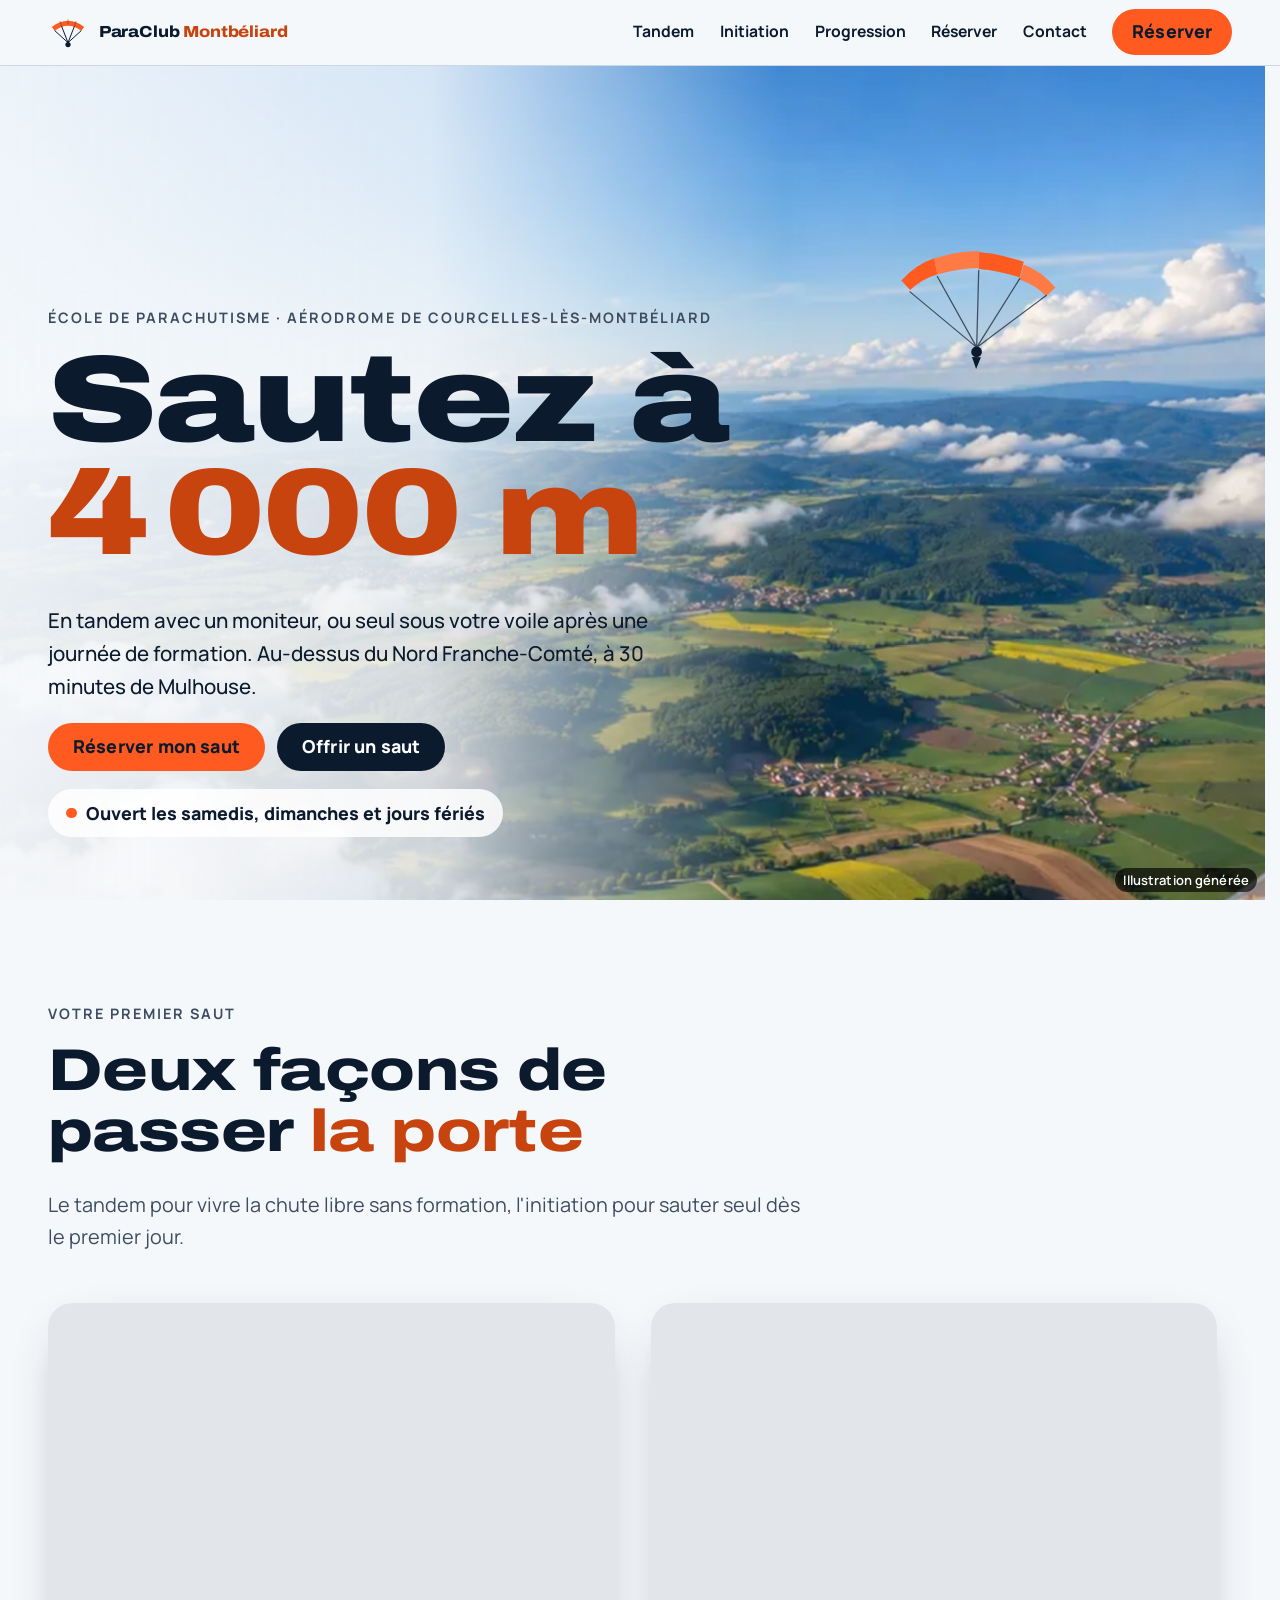
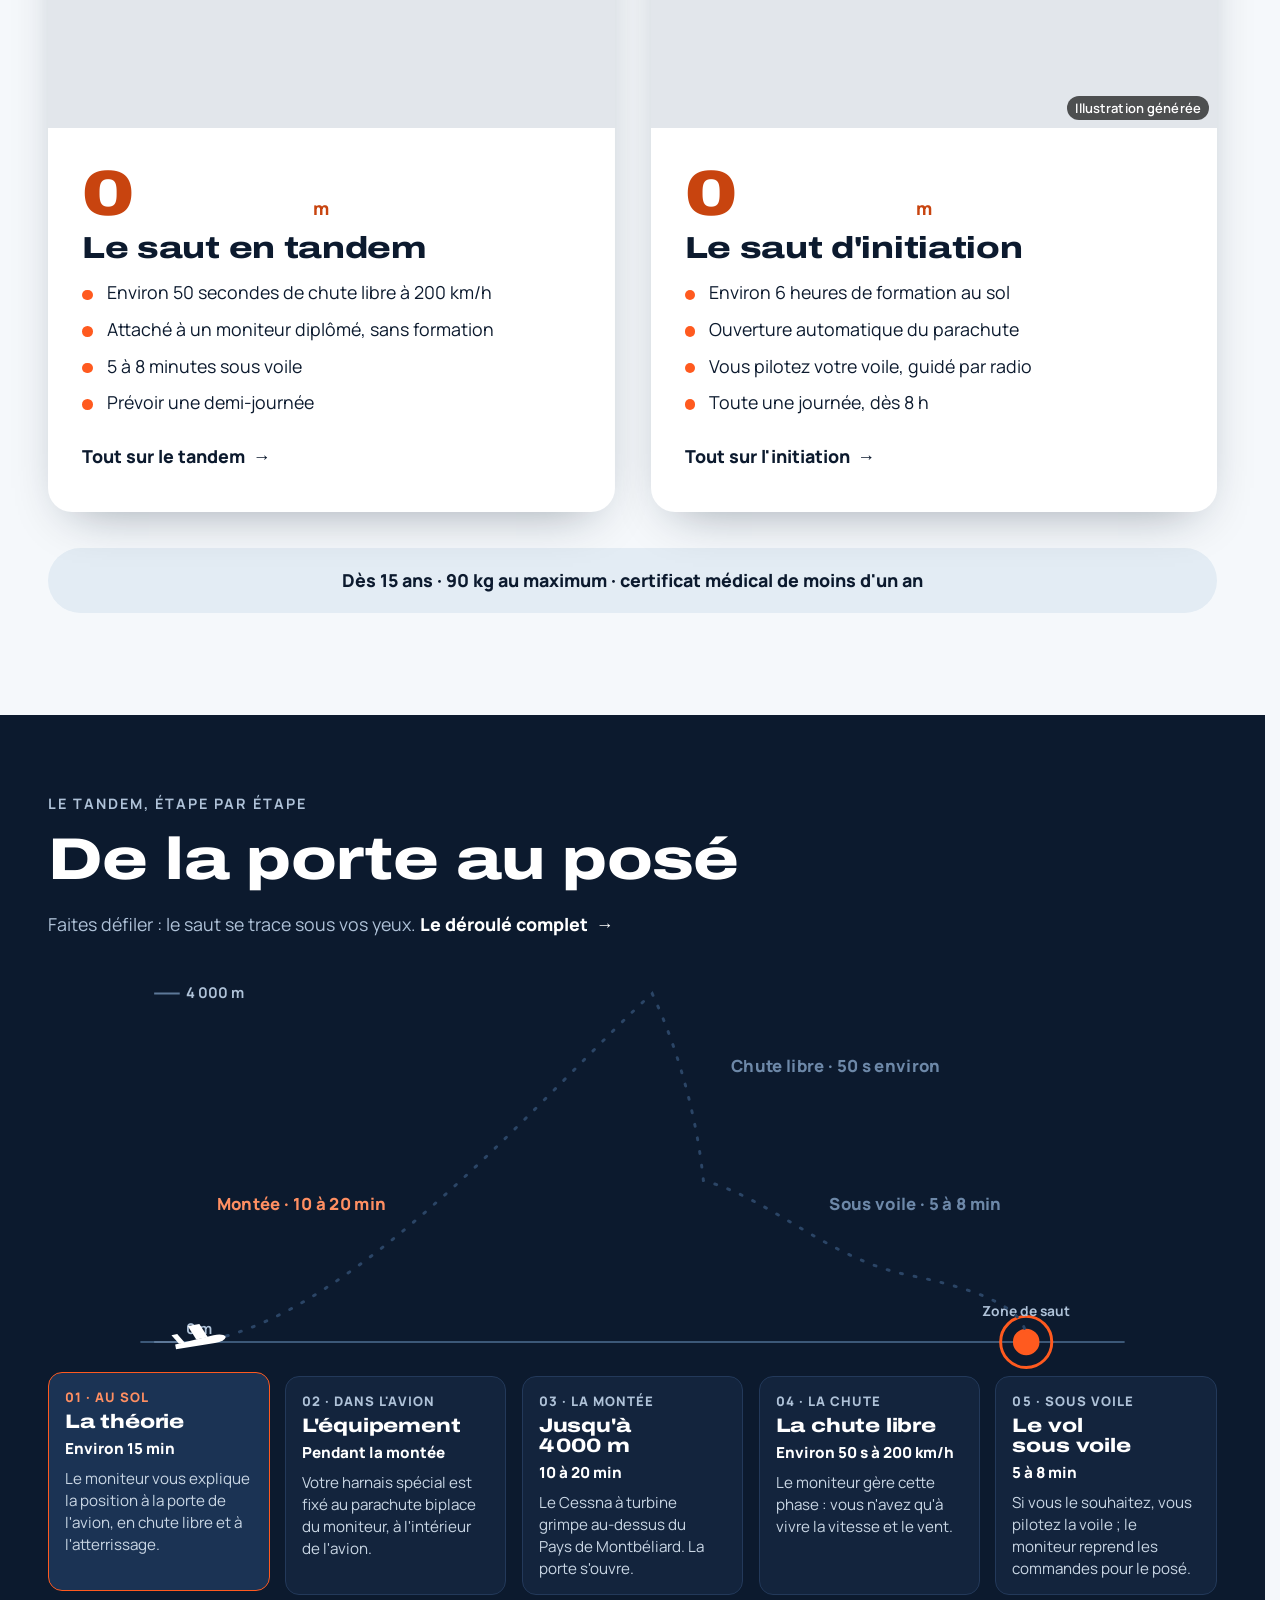
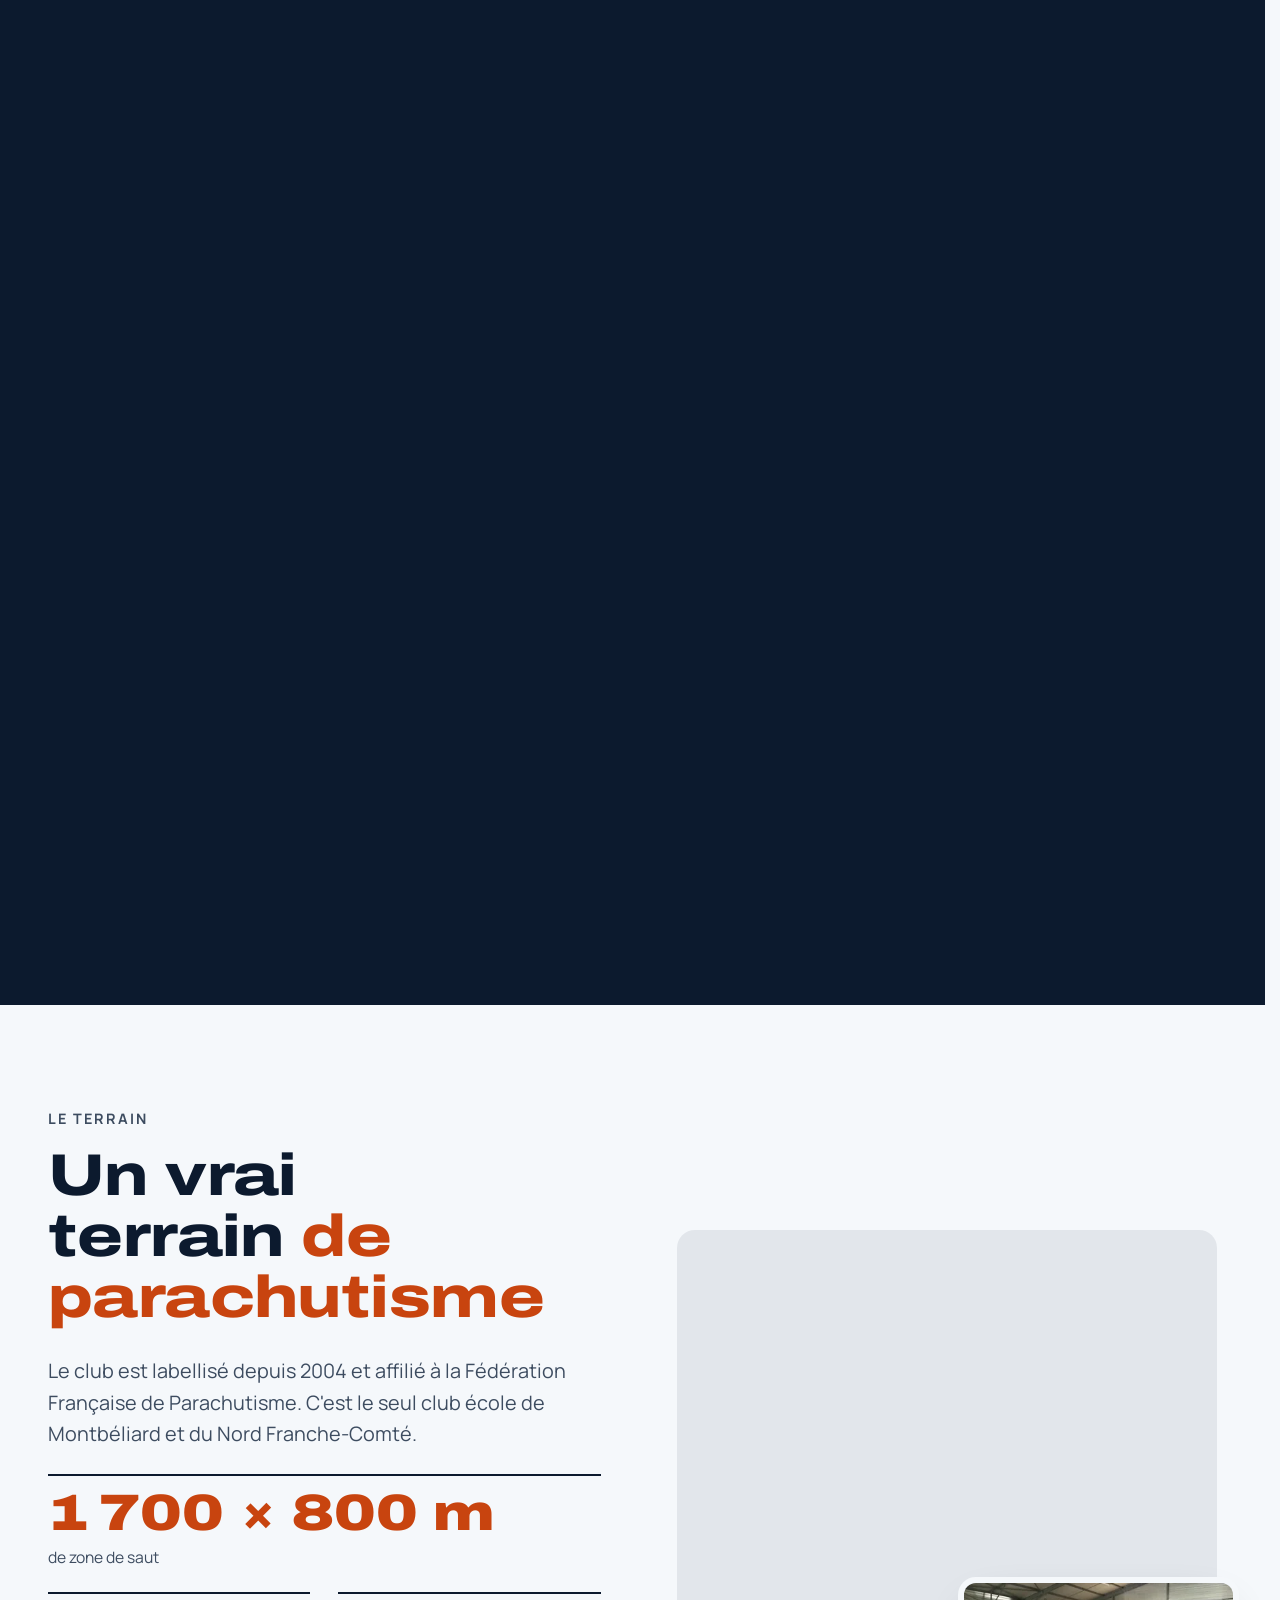
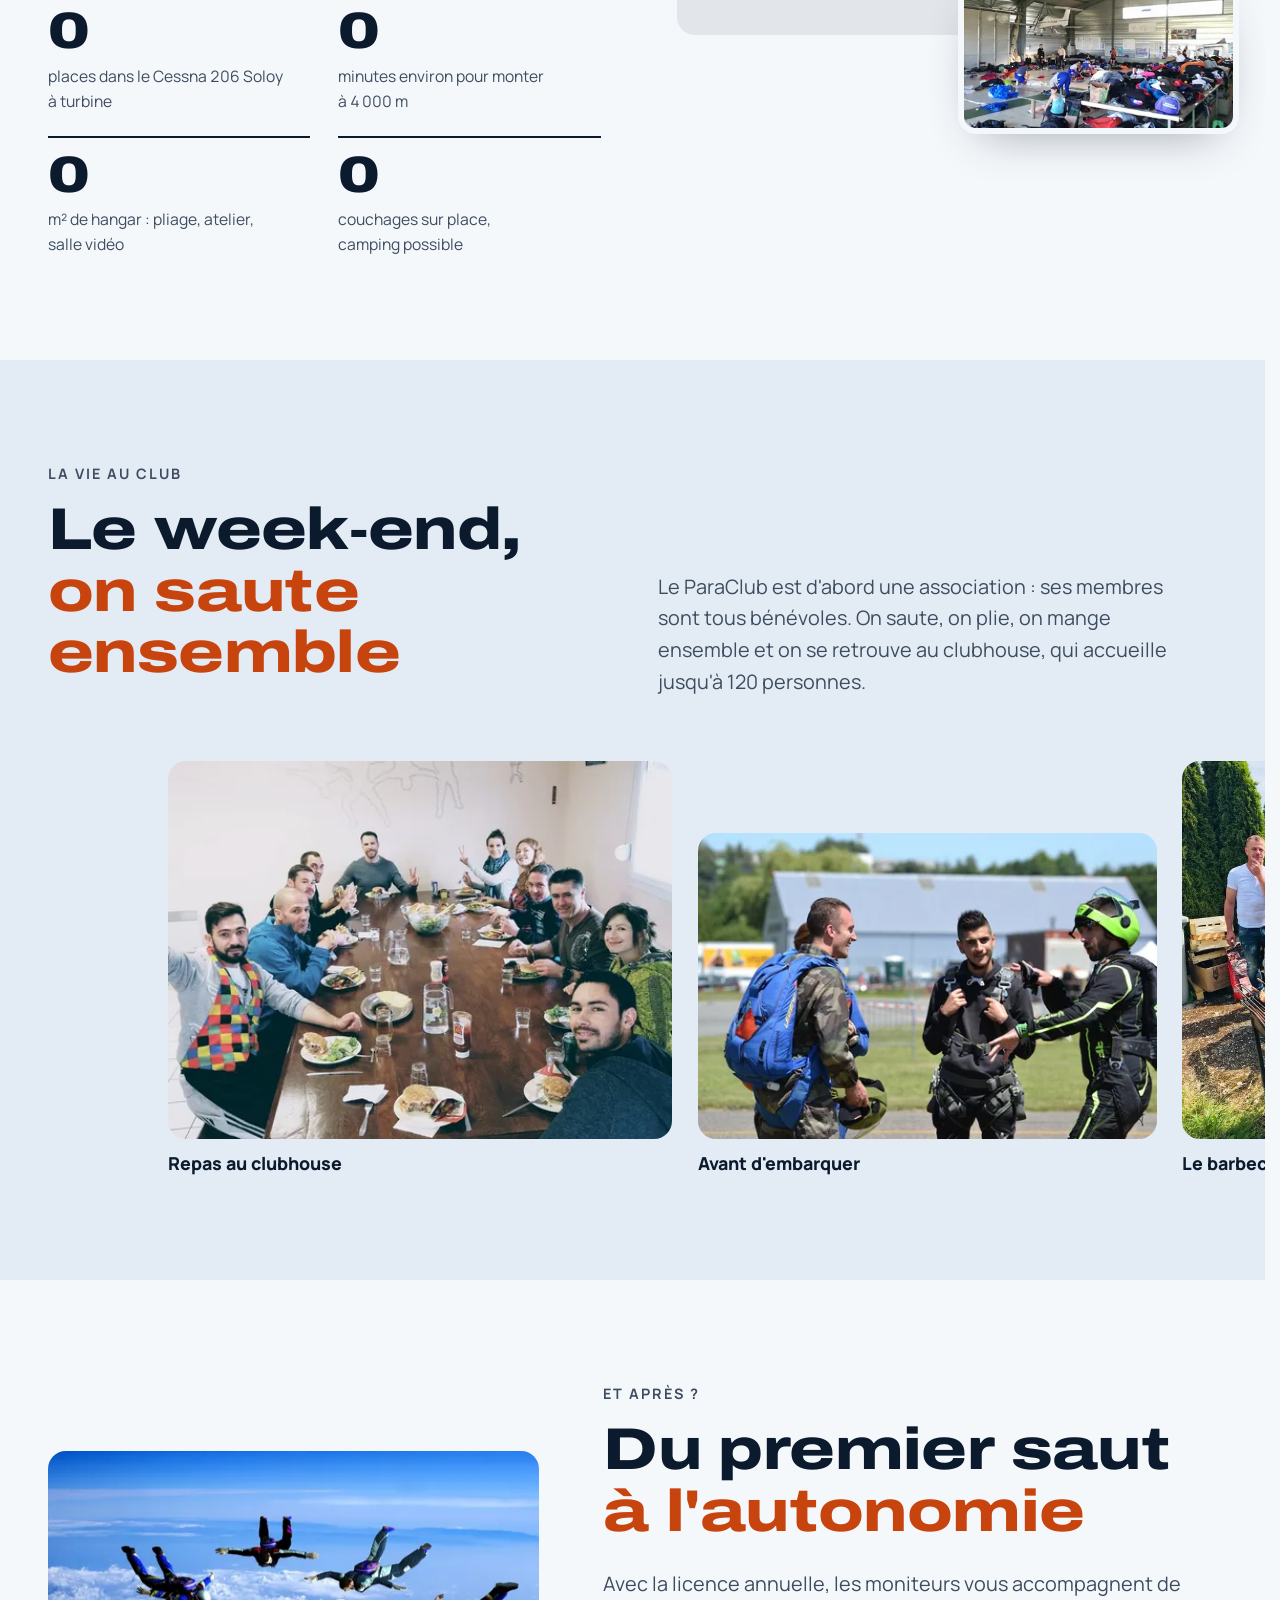
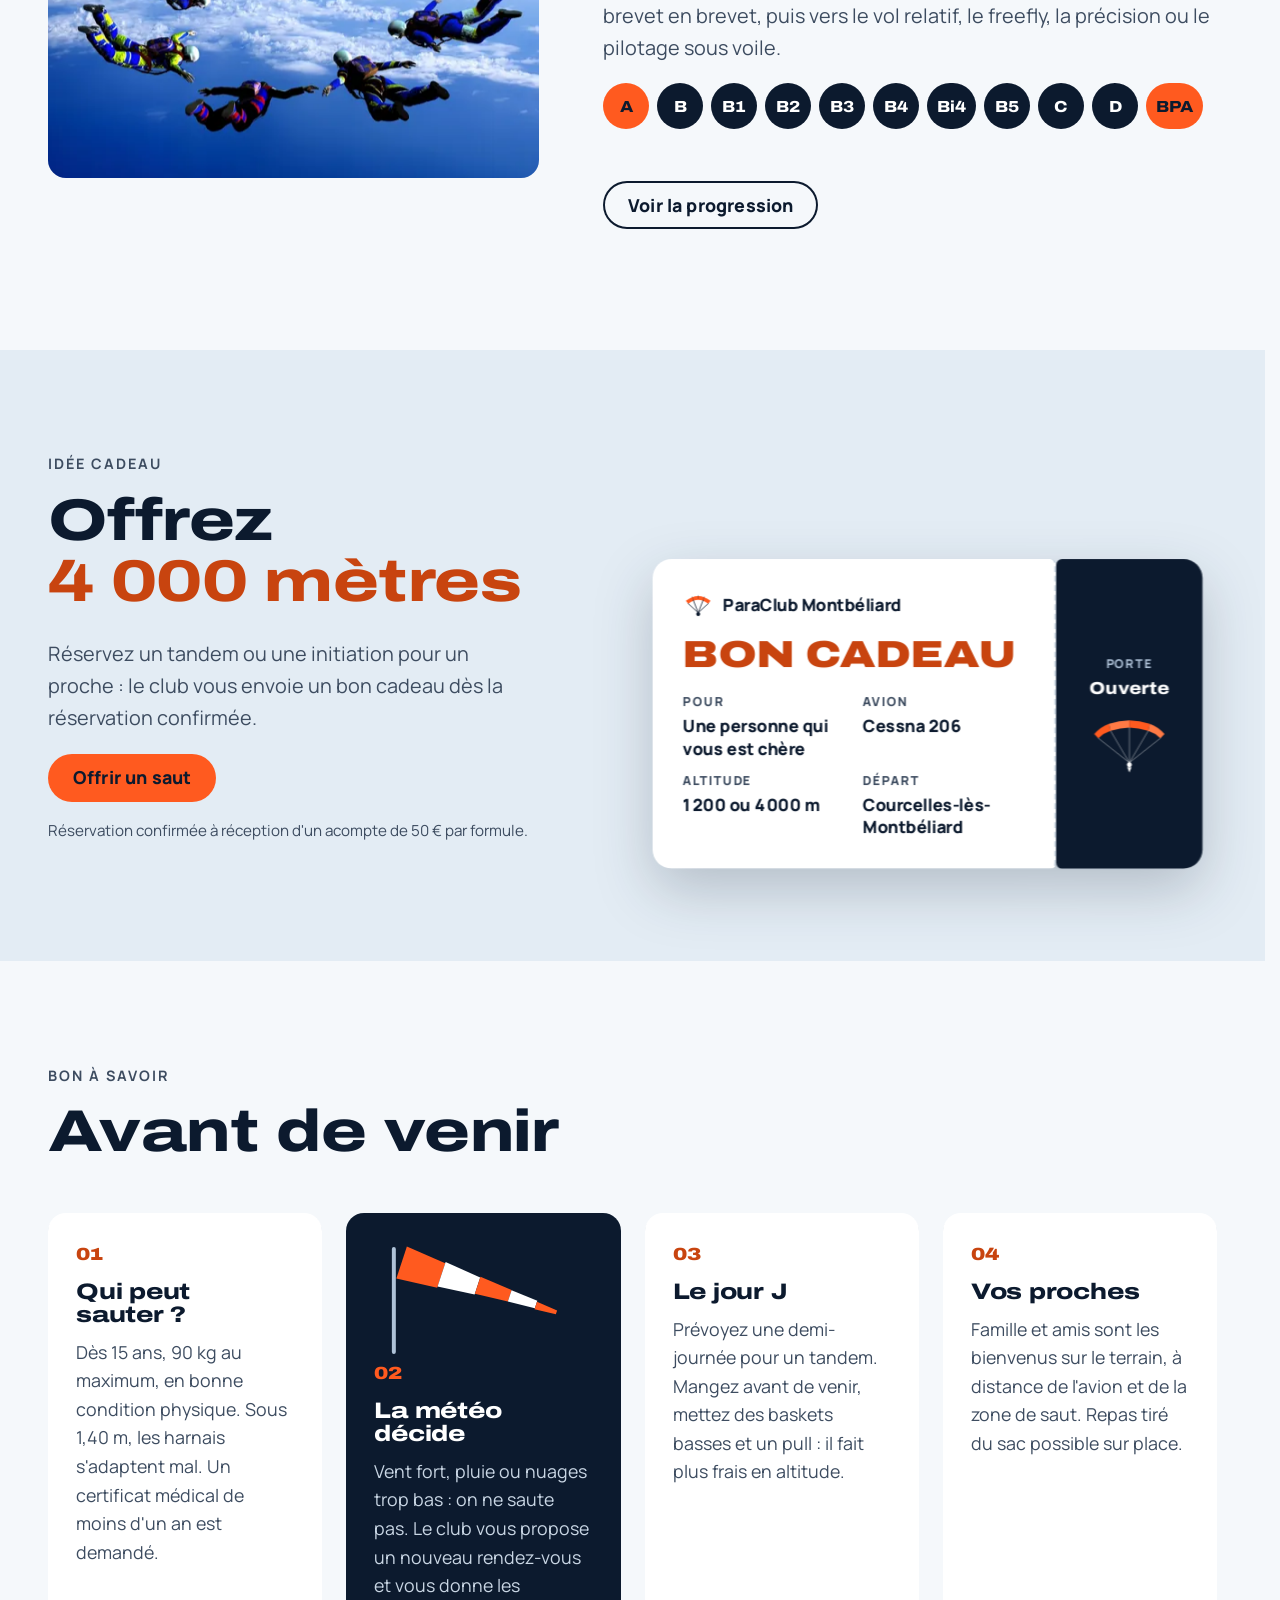
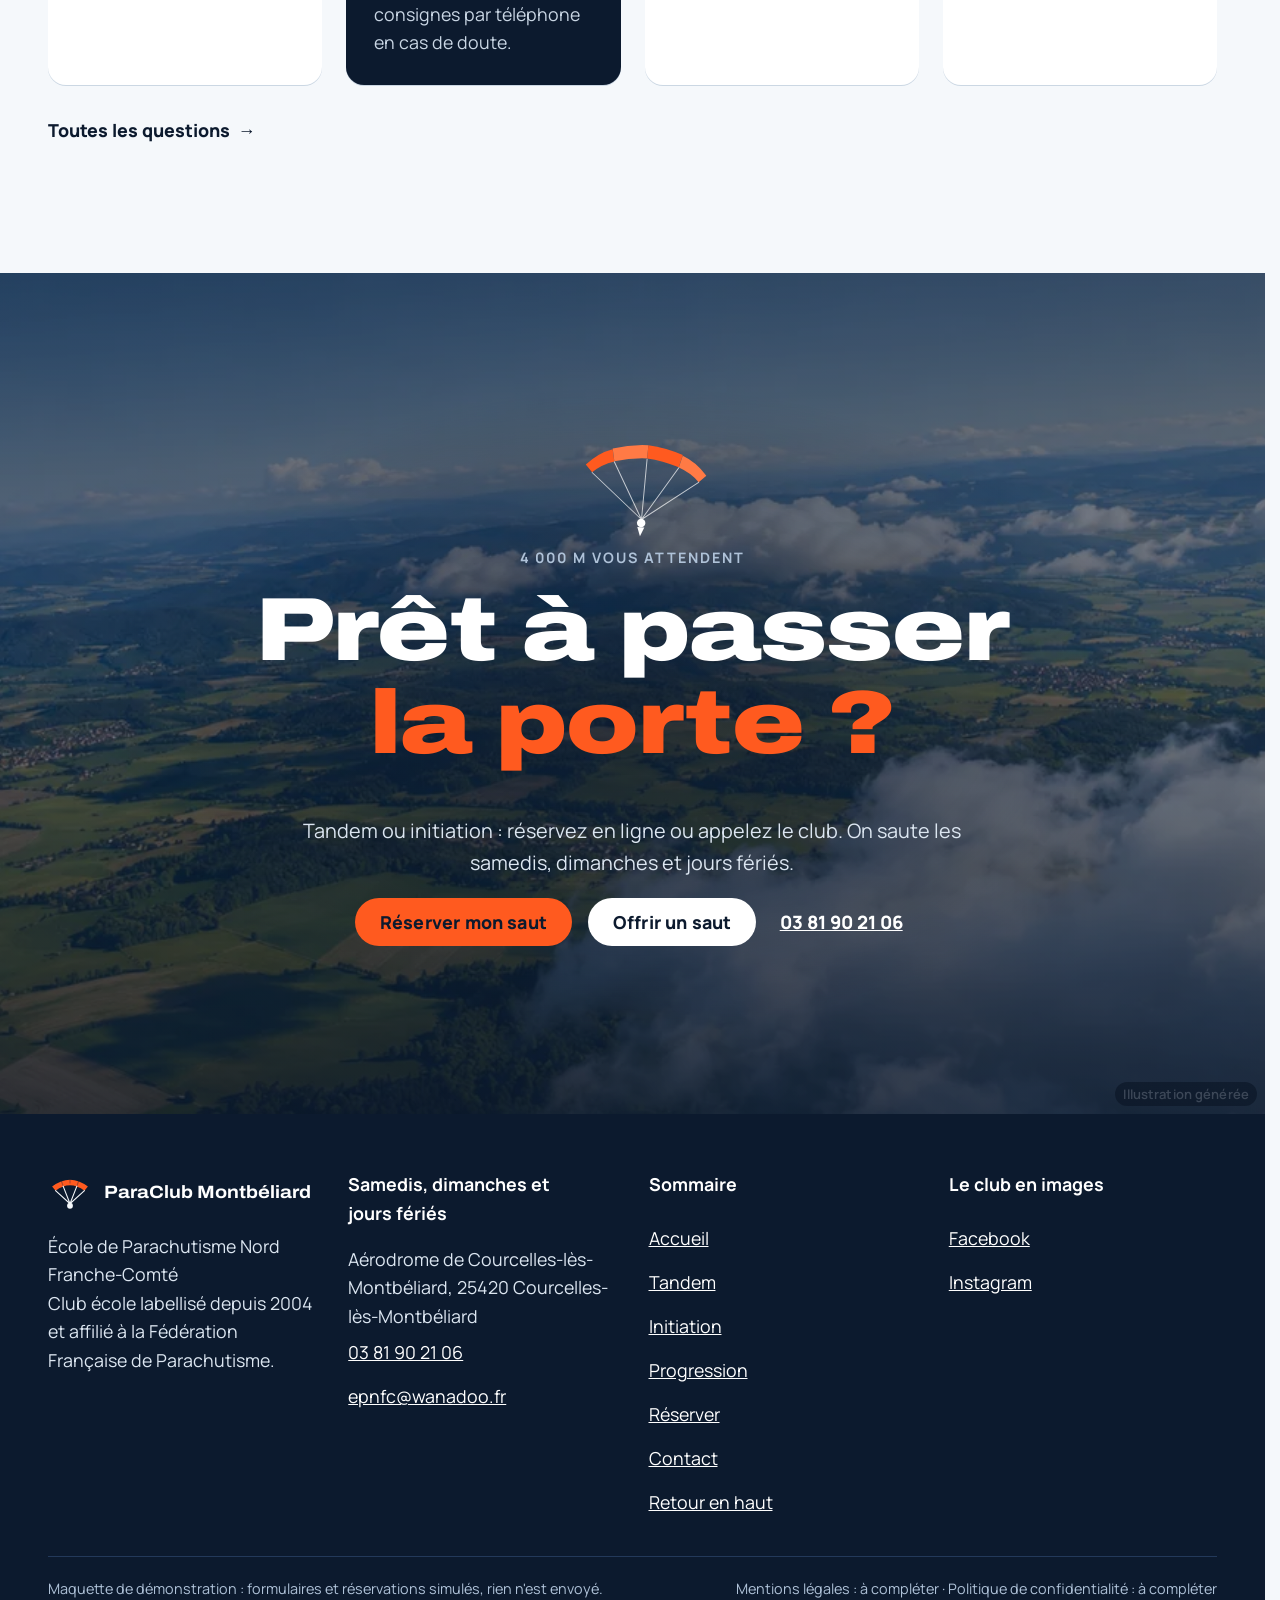
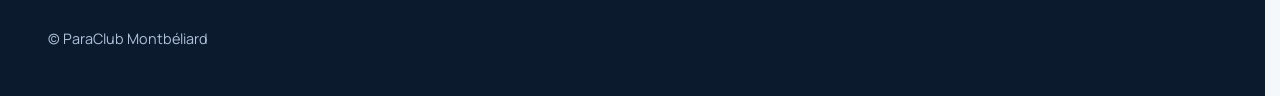
==== commit 61a0ede4: "Maquette v2" ====
--- a/index.html
+++ b/index.html
@@ -1,5 +1,5 @@
 <!doctype html>
-<html lang="fr" data-v="1" data-curseur>
+<html lang="fr" data-v="2" data-curseur>
 <head>
 <meta charset="utf-8">
 <meta name="viewport" content="width=device-width, initial-scale=1, viewport-fit=cover">
@@ -34,14 +34,14 @@
 setTimeout(function () { if (!d.classList.contains('demarre')) d.classList.add('secours'); }, 2000);
 })();</script>
 <link rel="preload" href="/assets/fonts/archivo.woff2" as="font" type="font/woff2" crossorigin>
-<link rel="stylesheet" href="/assets/css/socle.css?v=1">
-<link rel="stylesheet" href="/assets/css/site.css?v=1">
-<link rel="modulepreload" href="/assets/js/site.js?v=1">
-<link rel="modulepreload" href="/assets/js/socle/index.js?v=1">
+<link rel="stylesheet" href="/assets/css/socle.css?v=2">
+<link rel="stylesheet" href="/assets/css/site.css?v=2">
+<link rel="modulepreload" href="/assets/js/site.js?v=2">
+<link rel="modulepreload" href="/assets/js/socle/index.js?v=2">
 <script src="/assets/vendor/gsap.min.js" defer></script>
 <script src="/assets/vendor/ScrollTrigger.min.js" defer></script>
 <script src="/assets/vendor/SplitText.min.js" defer></script>
-<script type="module" src="/assets/js/site.js?v=1"></script>
+<script type="module" src="/assets/js/site.js?v=2"></script>
 <meta name="theme-color" content="#0C1A2E">
 <link rel="icon" href="/assets/images/favicon.svg" type="image/svg+xml">
 <link rel="apple-touch-icon" href="/assets/images/apple-touch-icon.png">
@@ -182,15 +182,22 @@
       <p class="deroule-aide masque-ecran-bas" data-anime>Faites défiler : le saut se trace sous vos yeux. <a href="/tandem#deroule" class="lien-fleche lien-fleche--clair" data-libelle="Tandem">Le déroulé complet</a></p>
     </div>
     <div class="conteneur deroule-scene">
-      <svg class="trajectoire" viewBox="0 0 1000 400" preserveAspectRatio="xMidYMid meet" data-effet="trajectoire" aria-hidden="true" focusable="false">
-        <defs><linearGradient id="traj-ciel" x1="0" y1="0" x2="0" y2="1"><stop offset="0" stop-color="#1b3354"/><stop offset="1" stop-color="#0c1a2e" stop-opacity="0"/></linearGradient></defs>
-        <rect x="0" y="0" width="1000" height="400" fill="url(#traj-ciel)" opacity=".5"/>
+      <svg class="trajectoire" viewBox="0 0 1000 400" preserveAspectRatio="xMidYMid meet" data-effet="trajectoire" data-superpose aria-hidden="true" focusable="false">
         <path class="traj-sol" d="M0 384 H1000"/>
-        <g class="traj-reperes"><path d="M14 30 H40 M14 384 H40"/><text x="46" y="35">4 000 m</text><text x="46" y="378">0 m</text></g>
-        <g class="traj-cible"><circle cx="900" cy="384" r="26"/><circle cx="900" cy="384" r="12"/></g>
+        <g class="traj-reperes"><path d="M14 30 H40 M14 384 H40"/><text x="46" y="35">4 000 m</text><text x="46" y="376">0 m</text></g>
+        <g class="traj-cible"><circle cx="900" cy="384" r="26"/><circle cx="900" cy="384" r="12"/><text x="900" y="358" text-anchor="middle">Zone de saut</text></g>
         <path class="traj-fond" d="M60 384 C 220 360, 420 120, 520 30 C 548 90, 566 160, 572 220 C 640 238, 700 300, 780 316 C 860 332, 900 352, 900 380"/>
         <path class="traj-trace" pathLength="1" d="M60 384 C 220 360, 420 120, 520 30 C 548 90, 566 160, 572 220 C 640 238, 700 300, 780 316 C 860 332, 900 352, 900 380"/>
-        <g class="traj-mobile"><circle class="traj-point" r="9"/><g class="traj-mini-voile"><path d="M-22 -26 Q0 -40 22 -26 L18 -20 Q0 -31 -18 -20 Z"/><path class="traj-mini-suspentes" d="M-18 -20 L0 -4 L18 -20"/></g></g>
+        <g class="traj-phases">
+          <text class="traj-phase" data-phase="0" x="250" y="250" text-anchor="end">Montée · 10 à 20 min</text>
+          <text class="traj-phase" data-phase="1" x="600" y="110">Chute libre · 50 s environ</text>
+          <text class="traj-phase" data-phase="2" x="700" y="250">Sous voile · 5 à 8 min</text>
+        </g>
+        <g class="traj-mobile">
+          <g class="traj-avion"><path d="M-26 -2 L14 -4 Q24 -4 26 0 Q24 4 14 4 L-26 3 Z"/><path d="M-4 -3 L-10 -18 L2 -18 L8 -3 Z"/><path d="M-22 -2 L-28 -12 L-22 -12 L-16 -2 Z"/></g>
+          <circle class="traj-point" r="8"/>
+          <g class="traj-mini-voile"><path d="M-22 -26 Q0 -40 22 -26 L18 -20 Q0 -31 -18 -20 Z"/><path class="traj-mini-suspentes" d="M-18 -20 L0 -4 L18 -20"/></g>
+        </g>
       </svg>
       <ol class="deroule-etapes"><li class="etape" style="--i:0" data-etape="0">
         <p class="etape-num">01 · Au sol</p>
@@ -253,7 +260,7 @@
   <div class="conteneur club-tete">
     <div>
       <p class="surtitre" data-anime>La vie au club</p>
-      <h2 class="titre-section" data-anime="lignes">Le week-end, <em>on saute ensemble</em></h2>
+      <h2 class="titre-section" data-anime="lignes">Le week‑end, <em>on saute ensemble</em></h2>
     </div>
     <p class="chapeau" data-anime>Le ParaClub est d&#39;abord une association : ses membres sont tous bénévoles. On saute, on plie, on mange ensemble et on se retrouve au clubhouse, qui accueille jusqu&#39;à 120 personnes.</p>
   </div>
@@ -320,9 +327,9 @@
 </section>
 <section class="progresser" id="progresser">
   <div class="conteneur progresser-grille">
-    <figure class="media progresser-media" data-fx="zoom" style="--cadrage:52% 40%">
-  <picture>
-    <img src="/assets/images/accueil-freefly-960.webp" srcset="/assets/images/accueil-freefly-480.webp 480w, /assets/images/accueil-freefly-640.webp 640w, /assets/images/accueil-freefly-960.webp 960w" sizes="(max-width: 760px) 100vw, 40vw" alt="Un parachutiste en freefly, debout dans le ciel au-dessus des nuages" width="960" height="640" loading="lazy" decoding="async">
+    <figure class="media progresser-media" data-fx="zoom" style="--cadrage:50% 50%">
+  <picture>
+    <img src="/assets/images/accueil-etoile-960.webp" srcset="/assets/images/accueil-etoile-480.webp 480w, /assets/images/accueil-etoile-640.webp 640w, /assets/images/accueil-etoile-960.webp 960w" sizes="(max-width: 760px) 100vw, 40vw" alt="Huit parachutistes du club en formation de vol relatif au-dessus d&#39;une mer de nuages" width="960" height="640" loading="lazy" decoding="async">
   </picture>
 </figure>
     <div class="progresser-texte">
--- a/assets/css/site.css
+++ b/assets/css/site.css
@@ -168,6 +168,10 @@
 .traj-mini-voile path:first-child { fill: var(--accent); }
 .traj-mini-suspentes { fill: none; stroke: #fff; stroke-width: 1.5; }
 .traj-mini-voile { opacity: 0; }
+.traj-avion path { fill: #fff; }
+.traj-cible text { fill: #AFC2D8; font: 700 14px var(--police-texte); }
+.traj-phase { fill: #6d88a8; font: 800 17px var(--police-texte); letter-spacing: .02em; transition: fill .4s; }
+.traj-phase.actif { fill: var(--accent-clair); }
 .deroule-etapes { list-style: none; margin: 0; padding: 0; display: grid; grid-template-columns: repeat(5, minmax(0, 1fr)); gap: clamp(8px, 1.2vw, 18px); }
 .etape { padding: 14px 16px; border-radius: 14px; background: var(--nuit-2); border: 1px solid #23395a; transition: background-color .4s, border-color .4s, transform .4s var(--courbe); }
 .etape.actif { background: #1b3354; border-color: var(--accent); transform: translateY(-4px); }
@@ -181,7 +185,9 @@
   html.js:not(.secours) .deroule { height: auto; }
   html.js:not(.secours) .deroule-collant { position: relative; height: auto; overflow: visible; }
   .deroule-collant { padding-block: 72px 56px; }
-  .trajectoire { height: auto; aspect-ratio: 1000 / 400; }
+  .trajectoire { height: auto; aspect-ratio: 1000 / 400; position: sticky; top: calc(var(--entete-h) + 6px); z-index: 2; background: var(--nuit); padding: 6px 0; box-shadow: 0 14px 18px -10px var(--nuit); }
+  html.entete-cache .trajectoire { top: 6px; }
+  .traj-phase { font-size: 26px; }
   .deroule-etapes { grid-template-columns: minmax(0, 1fr); }
   .etape.actif { transform: none; }
 }
@@ -302,7 +308,7 @@
 /* ---------- Appel final (toutes les pages). ---------- */
 .appel { position: relative; isolation: isolate; color: #fff; background: var(--nuit); min-height: min(92svh, 820px); display: grid; align-items: center; overflow: hidden; }
 .appel-fond { position: absolute; inset: 0; z-index: -2; border-radius: 0; }
-.appel::before { content: ''; position: absolute; inset: 0; z-index: -1; pointer-events: none; background: linear-gradient(180deg, rgba(12, 26, 46, .82), rgba(12, 26, 46, .58) 55%, rgba(12, 26, 46, .86)); }
+.appel::before { content: ''; position: absolute; inset: 0; z-index: -1; pointer-events: none; background: radial-gradient(ellipse 60% 55% at 50% 52%, rgba(12, 26, 46, .78), rgba(12, 26, 46, .38) 70%), linear-gradient(180deg, rgba(12, 26, 46, .5), rgba(12, 26, 46, .2) 45%, rgba(12, 26, 46, .7)); }
 .appel-contenu { padding-block: clamp(80px, 12vw, 150px); text-align: center; display: grid; justify-items: center; }
 .appel-voile { width: clamp(100px, 11vw, 150px); margin-bottom: 18px; }
 .appel-voile .voile-suspentes { stroke: #fff; }
@@ -416,7 +422,7 @@
 .etapes-duree { font-weight: 800; margin: 0 0 .4em; }
 .etapes-liste li p:last-child { margin: 0; color: var(--texte-doux); }
 .etapes-colonne { position: sticky; top: calc(var(--entete-h) + 24px); }
-.etapes-cadre { position: relative; aspect-ratio: 4 / 5; max-width: 420px; margin-left: auto; max-height: calc(100svh - var(--entete-h) - 60px); border-radius: calc(var(--rayon) + 8px); overflow: hidden; box-shadow: var(--ombre); }
+.etapes-cadre { position: relative; aspect-ratio: 4 / 3; max-width: 540px; margin-left: auto; max-height: calc(100svh - var(--entete-h) - 60px); border-radius: calc(var(--rayon) + 8px); overflow: hidden; box-shadow: var(--ombre); }
 .etapes-photo { position: absolute; inset: 0; border-radius: 0; opacity: 0; transition: opacity .7s var(--courbe); }
 .etapes-photo.visible { opacity: 1; }
 html:not(.js) .etapes-photo:first-child, html.secours .etapes-photo:first-child { opacity: 1; }
@@ -463,18 +469,20 @@
 /* Initiation : la journée. */
 .journee { padding-block: clamp(32px, 5vw, 64px) clamp(64px, 8vw, 112px); }
 .journee-titre { font-size: clamp(1.6rem, 1.2rem + 1.6vw, 2.6rem); }
-.journee-ligne { height: 4px; border-radius: 4px; background: var(--ligne); margin: 8px 0 22px; overflow: hidden; }
+.journee-frise { position: relative; margin-top: 12px; }
+.journee-ligne { position: absolute; left: 0; right: 0; top: 7px; height: 4px; border-radius: 4px; background: var(--ligne); overflow: hidden; }
 .journee-ligne span { display: block; height: 100%; background: var(--accent); transform-origin: 0 50%; }
 .journee-liste { list-style: none; margin: 0; padding: 0; display: grid; grid-template-columns: repeat(5, minmax(0, 1fr)); gap: clamp(12px, 2vw, 24px); }
-.journee-liste li { position: relative; padding-top: 4px; }
-.journee-liste li::before { content: ''; position: absolute; left: 0; top: -36px; width: 16px; height: 16px; border-radius: 50%; background: var(--nuit); border: 3px solid var(--ciel); }
+.journee-liste li { position: relative; padding-top: 34px; }
+.journee-liste li::before { content: ''; position: absolute; left: 0; top: 0; width: 18px; height: 18px; border-radius: 50%; background: var(--nuit); box-shadow: 0 0 0 4px var(--ciel); }
+.journee-liste li:nth-child(4)::before { background: var(--accent); }
 .journee-heure { margin: 0 0 4px; font-family: var(--police-titres); font-stretch: 125%; font-weight: 900; font-size: clamp(1.2rem, 1rem + .8vw, 1.7rem); color: var(--accent-texte); }
 .journee-liste li p:last-child { margin: 0; font-weight: 600; }
 @media (max-width: 760px) {
   .journee-ligne { display: none; }
   .journee-liste { grid-template-columns: minmax(0, 1fr); gap: 0; border-left: 3px solid var(--accent); padding-left: 20px; }
   .journee-liste li { padding: 0 0 18px; }
-  .journee-liste li::before { left: -30px; top: 6px; }
+  .journee-liste li::before { left: -31px; top: 6px; }
 }
 
 /* Initiation : la formation, le saut, et après. */
@@ -587,6 +595,12 @@
 .cal-ferie { box-shadow: inset 0 0 0 2px var(--accent); }
 .cal-auj { outline: 2px dashed var(--nuit); outline-offset: -4px; }
 .cal-choisi { background: var(--accent); color: var(--nuit); }
+.cal-legende { display: flex; flex-wrap: wrap; gap: 6px 16px; margin: 12px 0 0; padding: 0; list-style: none; font-size: .9rem; font-weight: 700; color: var(--texte-doux); }
+.cal-legende li { display: inline-flex; align-items: center; gap: 8px; }
+.cal-legende i { width: 20px; height: 20px; border-radius: 6px; display: inline-block; }
+.cal-legende .l-ouvert { background: var(--ciel-2); }
+.cal-legende .l-ferie { box-shadow: inset 0 0 0 2px var(--accent); }
+.cal-legende .l-auj { outline: 2px dashed var(--nuit); outline-offset: -4px; }
 .case { display: flex; gap: 12px; align-items: flex-start; min-height: 44px; padding: 10px 0; cursor: pointer; font-weight: 600; }
 .case input { width: 22px; height: 22px; margin-top: 2px; flex: none; accent-color: var(--accent-texte); }
 .champ--court { max-width: 220px; }
@@ -708,3 +722,14 @@
   .ouv-tandem-grille, .ouv-init-grille, .ouv-contact-grille { align-items: start; }
   .ouv-tandem-media, .ouv-init-media { max-height: calc(100svh - var(--entete-h) - 100px); }
 }
+
+/* Survol : les cartes se soulèvent (propriété translate, indépendante des apparitions qui tiennent transform). */
+@media (hover: hover) and (pointer: fine) {
+  .carte-saut, .pratique-carte, .brevet, .liste-carte, .discipline-petite, .formule, .ami { transition: translate .35s var(--courbe), box-shadow .35s var(--courbe), border-color .25s, background-color .25s; }
+  .carte-saut:hover, .pratique-carte:hover, .brevet:hover, .liste-carte:hover, .discipline-petite:hover { translate: 0 -6px; box-shadow: 0 26px 50px -26px rgba(12, 26, 46, .5); }
+  .ami:hover, .formule:hover { translate: 0 -3px; }
+  .carte-saut .carte-saut-media img { transition: scale .8s var(--courbe); }
+  .carte-saut:hover .carte-saut-media img { scale: 1.05; }
+  .club-photo .club-media img { transition: scale .8s var(--courbe); }
+  .club-photo:hover .club-media img { scale: 1.06; }
+}
